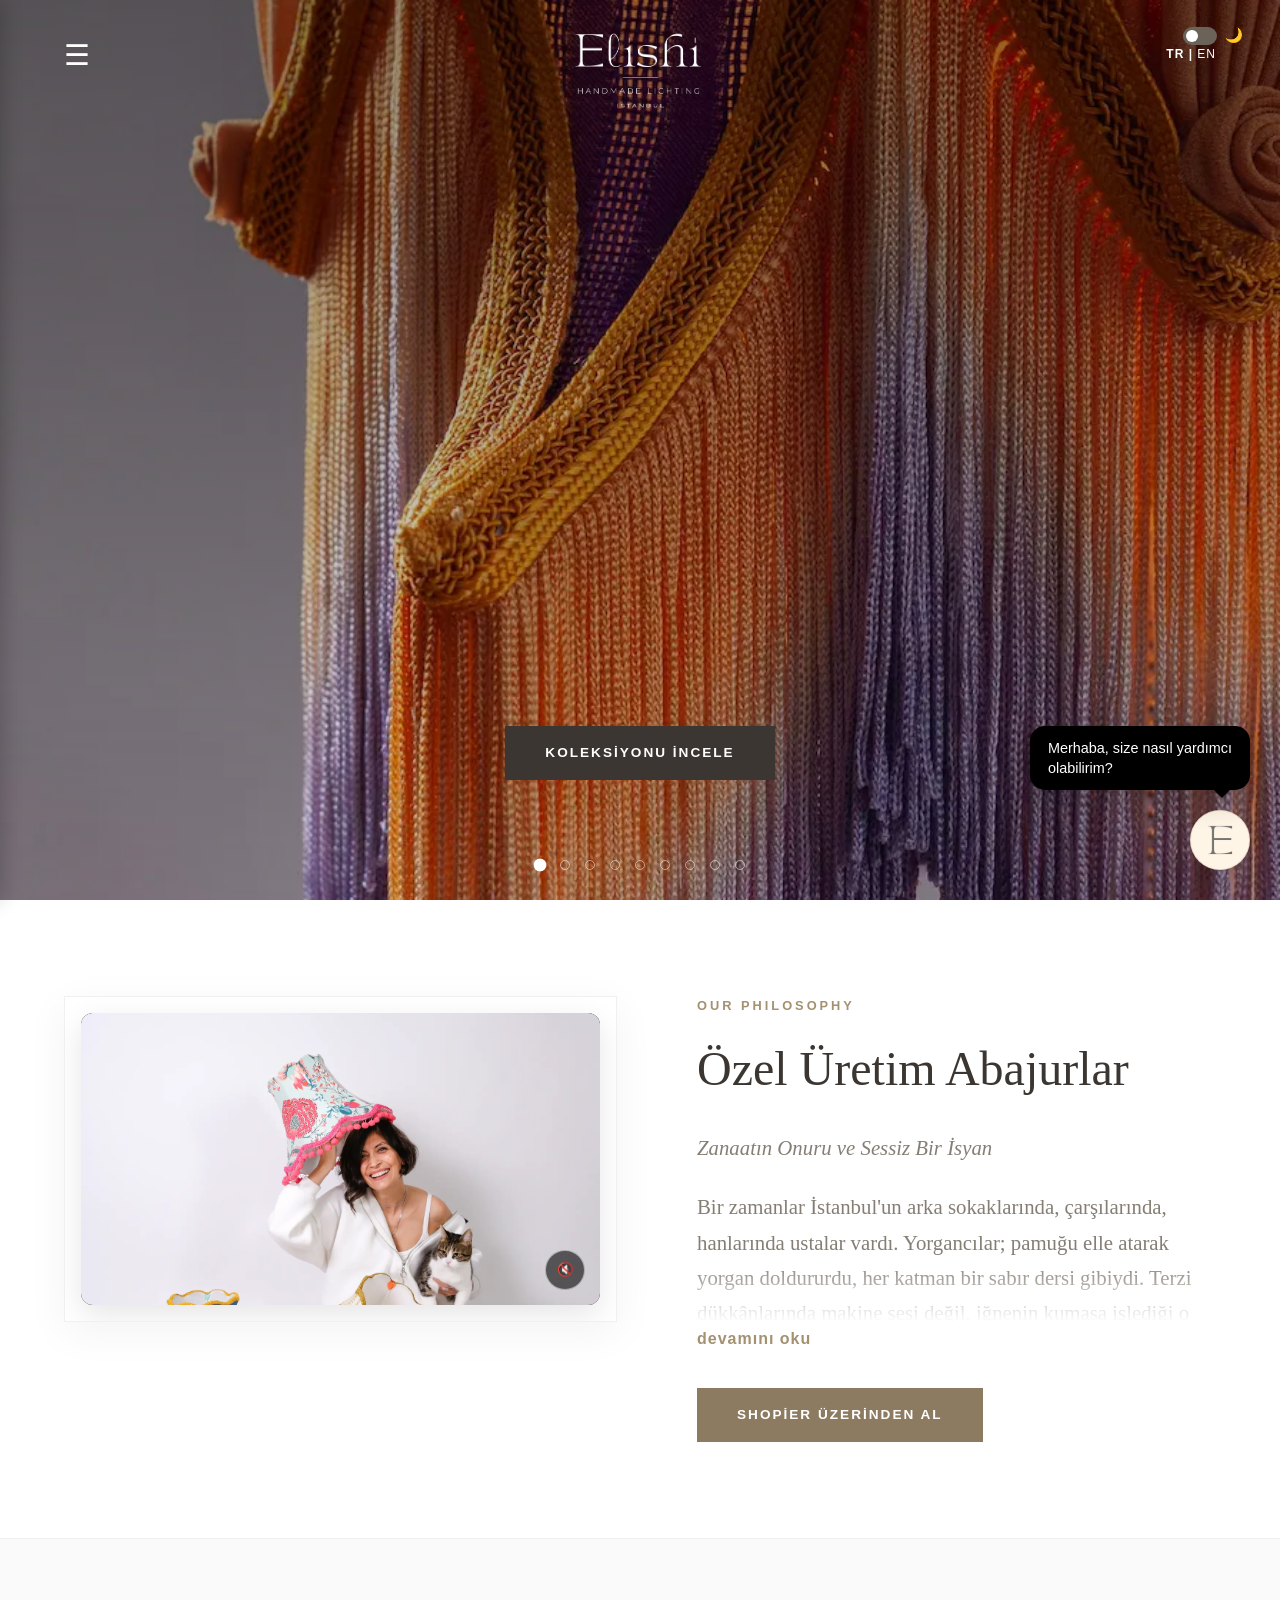
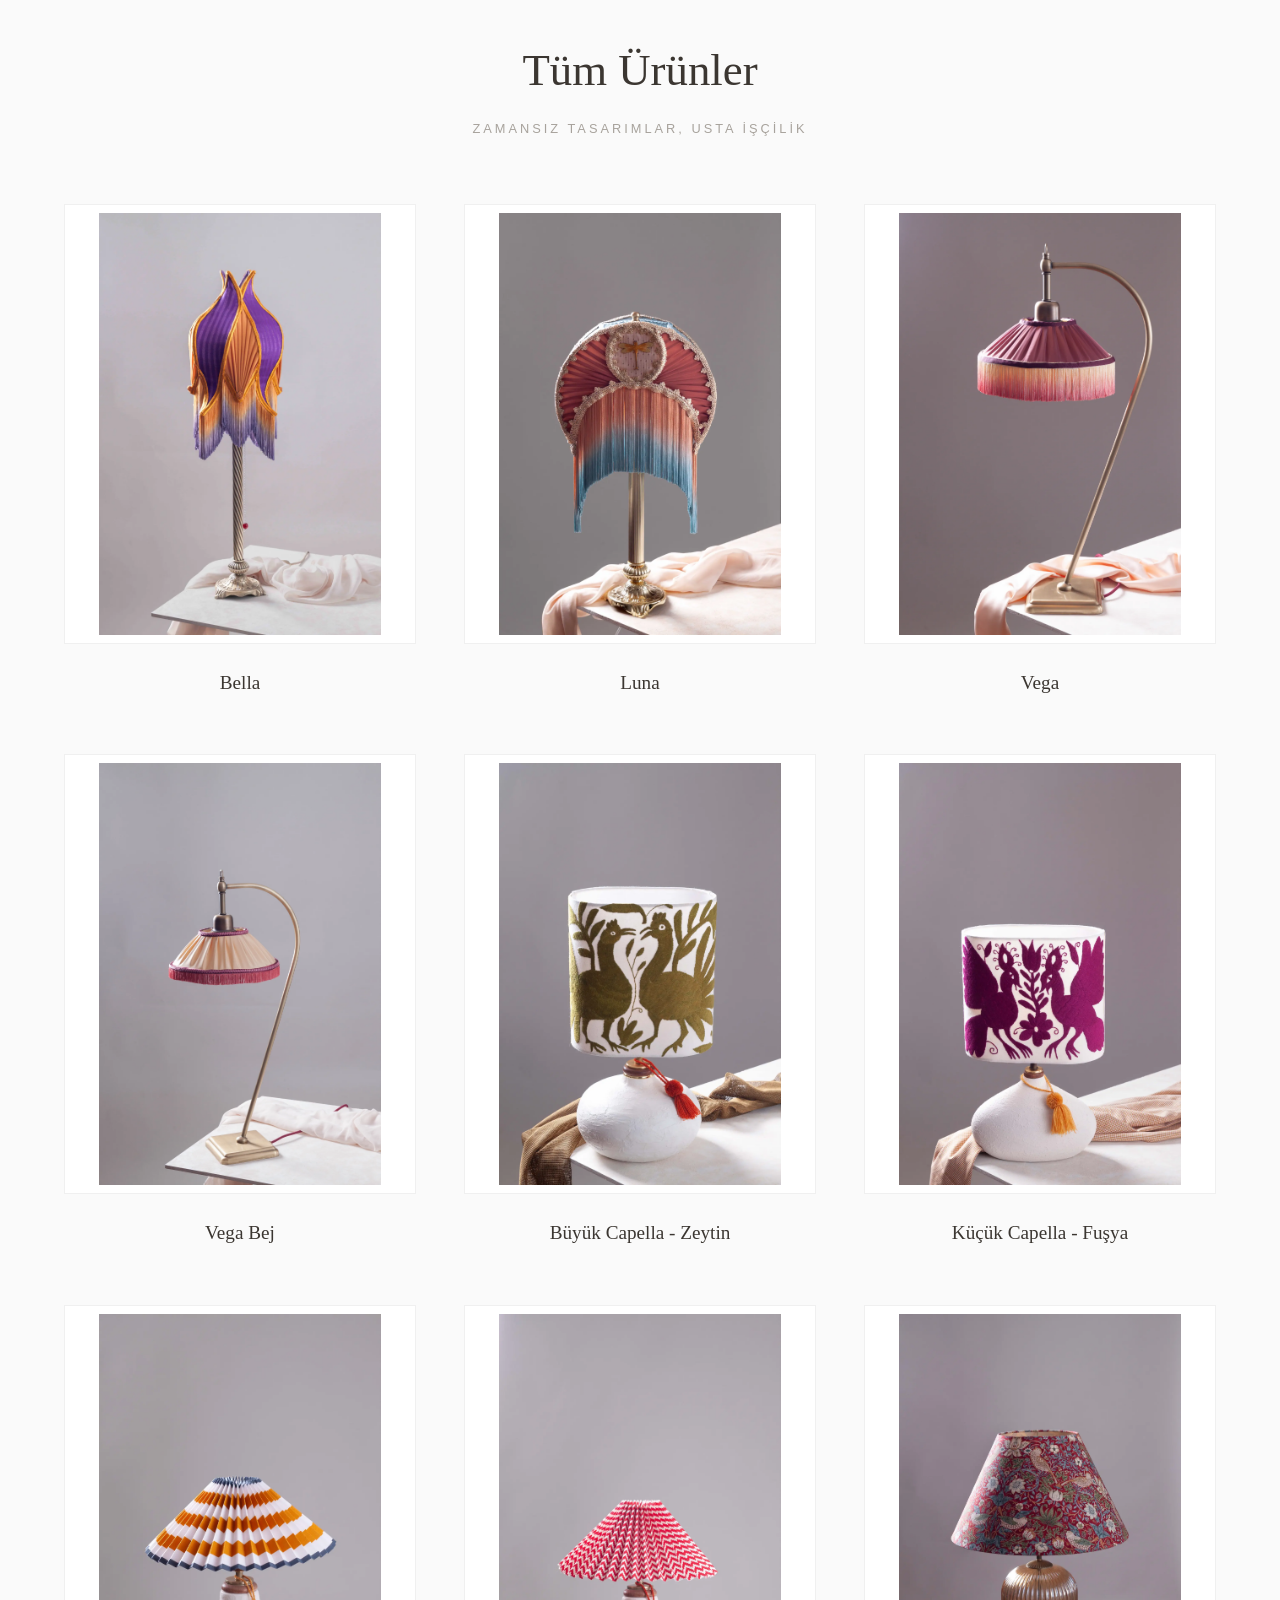
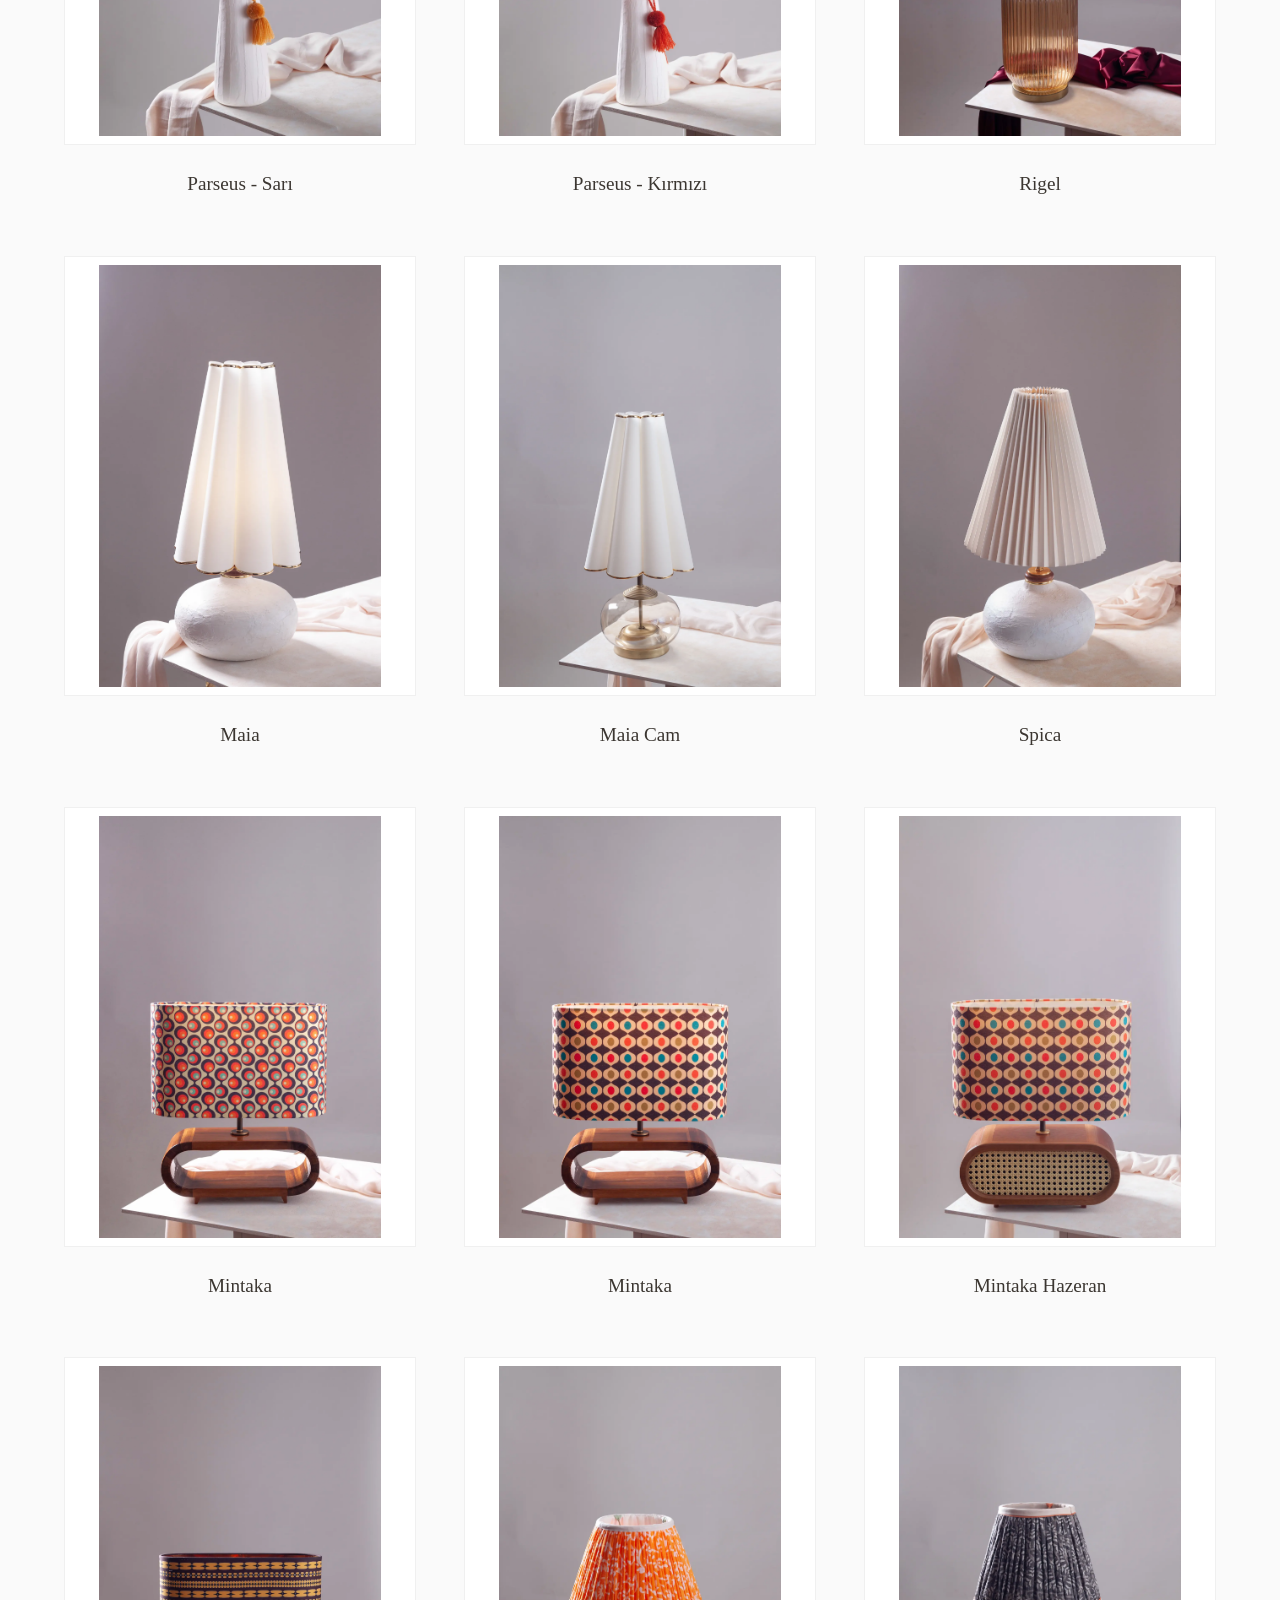
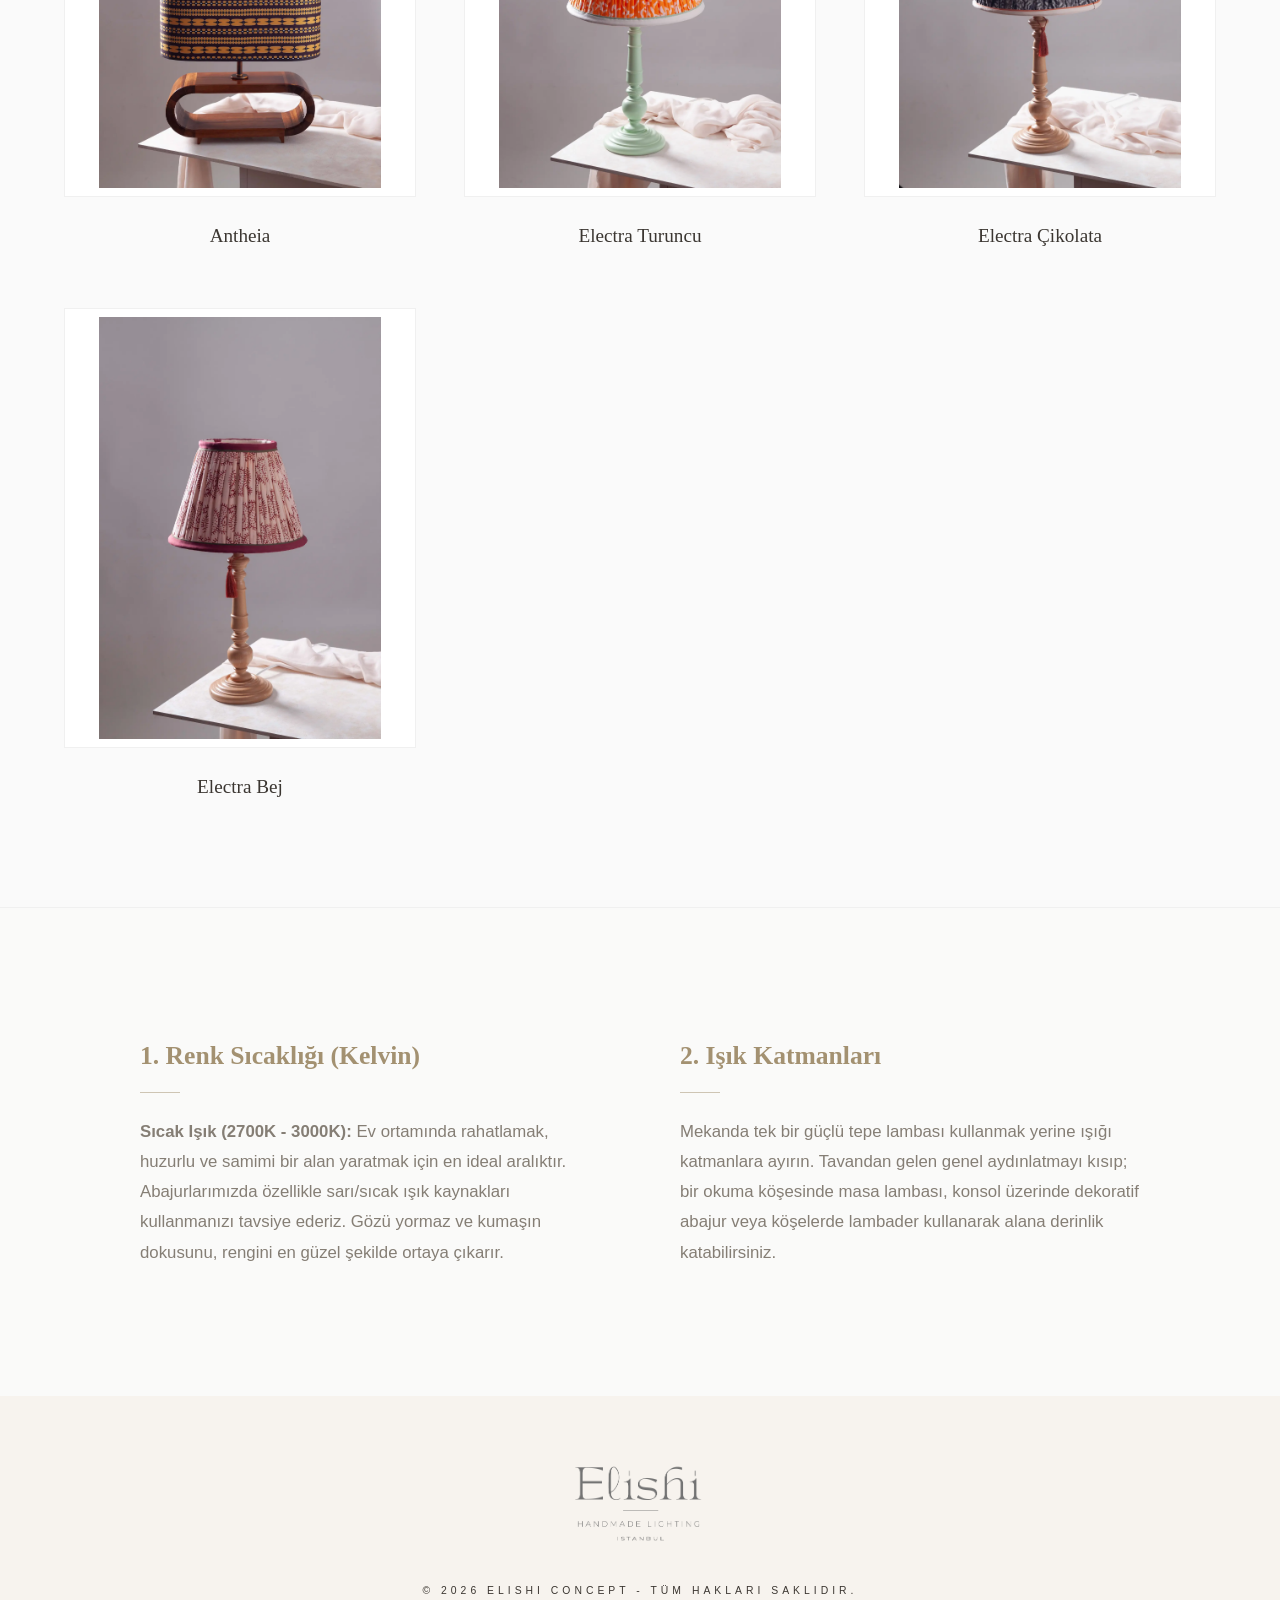
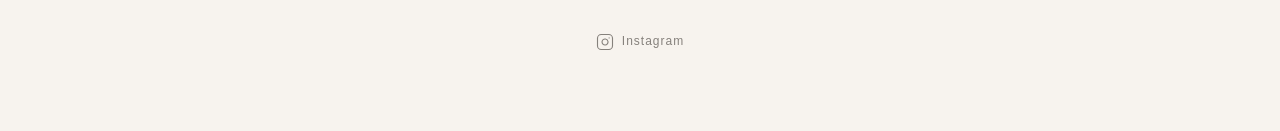
==== index.html @ 134579bb "commit" ====
<!DOCTYPE html>
<html lang="tr">

<head>
     <meta charset="UTF-8">
     <meta name="viewport" content="width=device-width, initial-scale=1.0">
     <link href="https://fonts.googleapis.com/css2?family=Cormorant+Garamond:wght@300;400&display=swap"
          rel="stylesheet">

     <title>El Yapımı Abajur Modelleri | Handmade Lampshades & Bespoke Lighting – Elishi Concept</title>
     <!-- Performans Optimizasyonları: Preloads -->
     <link rel="preload" href="images/logo.png?v=3" as="image" fetchpriority="high">
     <link rel="preload" href="video/background-mobile.mp4" as="video" type="video/mp4" fetchpriority="high" media="(max-width: 768px)">
     
     <link rel="icon" type="image/png" href="images/favicon.png?v=5">
     <link rel="shortcut icon" type="image/png" href="images/favicon.png?v=5">
     <meta name="description"
          content="El yapımı kumaş abajur modelleri, vintage ve özel tasarım aydınlatmalar. Handmade bespoke lampshades, vintage lighting and unique lampstands. Discover Elishi Concept.">
     <!-- Security: Referrer Policy -->
     <meta name="referrer" content="strict-origin-when-cross-origin">
     <!-- Security: Content Security Policy (Tighter for YouTube/Media) -->
     <meta http-equiv="Content-Security-Policy"
          content="default-src 'self' https:; script-src 'self' 'unsafe-inline' https://*.youtube.com https://*.ytimg.com; style-src 'self' 'unsafe-inline' https://fonts.googleapis.com; font-src 'self' https://fonts.gstatic.com; img-src 'self' data: https:; frame-src https://*.youtube.com https://*.youtube-nocookie.com; connect-src 'self' https:; frame-ancestors 'self';">
     <!-- Security: X-Content-Type-Options -->
     <meta http-equiv="X-Content-Type-Options" content="nosniff">
     <link rel="stylesheet" href="style.css?v=109">
     <link rel="preconnect" href="https://fonts.googleapis.com">
     <link rel="preconnect" href="https://fonts.gstatic.com" crossorigin>
     <link href="https://fonts.googleapis.com/css2?family=Cormorant+Garamond:ital,wght@0,300;0,400;0,600;1,400&family=Playfair+Display:ital,wght@0,400;0,600;1,400&family=Lato:wght@300;400;700&display=swap"
          rel="stylesheet">
</head>

<body>

     <!-- Kapatma/Gölge Katmanı -->
     <div id="menuOverlay" class="menu-overlay"></div>

     <!-- Yana Açılır Çekmece Menü -->
     <div id="sideDrawer" class="side-drawer">
          <div class="drawer-header">
               <button id="closeBtn" class="close-btn" aria-label="Menüyü Kapat">&times;</button>
          </div>
          <nav class="drawer-nav">

               <a href="#hero" class="drawer-link" data-i18n="nav_home">Ana Sayfa</a>

               <a href="#behind-the-scenes" class="drawer-link" data-i18n="nav_manifesto">Hikayemiz</a>

                <div class="drawer-item">
                    <div class="drawer-link collection-trigger" data-i18n="nav_collection">Koleksiyon</div>
                    <div class="submenu">
                         <a href="#collection-minimalist" class="submenu-link">Minimalist</a>
                         <a href="#collection-maksimalist" class="submenu-link">Maksimalist</a>
                         <a href="#collection-boho-chic" class="submenu-link">Boho chic</a>
                         <a href="#collection-timeless" class="submenu-link">Timeless</a>
                         <a href="#collection-retro" class="submenu-link">Retro</a>
                    </div>
               </div>

          </nav>
     </div>

     <!-- Üst Bar (Navbar) -->
     <header class="navbar">
          <div class="nav-left">
               <button id="hamburgerBtn" class="hamburger-btn" aria-label="Menüyü Aç">&#9776;</button>
          </div>

          <div class="logo nav-center">
               <a href="#hero" aria-label="Ana Sayfa"><img src="images/logo.png?v=3" alt="Marka Logosu" fetchpriority="high"></a>
          </div>

          <div class="nav-right nav-utilities">
               <span class="lang-switch"><span id="langTr" style="cursor:pointer; font-weight:bold;" role="button" tabindex="0" aria-label="Türkçe">TR</span> | <span id="langEn" style="cursor:pointer;" role="button" tabindex="0" aria-label="English">EN</span></span>
               <div class="night-toggle-wrapper" title="Gece Atmosferi">
                    <label class="switch micro-switch">
                         <input type="checkbox" id="navbarNightToggle" aria-label="Gece Modu Aç Kapa">
                         <span class="slider round"></span>
                    </label>
                    <span class="moon-icon" id="moonIcon" style="cursor: pointer;" aria-hidden="true">🌙</span>
               </div>
          </div>
     </header>

     <section id="hero" class="hero-section">
          <!-- Slider Backgrounds -->
          <div class="hero-slider">
               <div class="slide active" style="background-image: url('images/table-custom-wooden-lamp-bestpoke.webp')"></div>
               <div class="slide" style="background-image: url('images/elishi-lampshade-handmade.webp')"></div>
               <div class="slide" style="background-image: url('images/lampshade-retro-fabric-linen.webp')"></div>
               <div class="slide" style="background-image: url('images/minimalist-aesthetic-contemporary.webp')"></div>
               <div class="slide" style="background-image: url('images/uniq-boho-designer-handcrafted.webp')"></div>
               <div class="slide" style="background-image: url('images/floor-lamp-lighting-fixture.webp')"></div>
               <div class="slide" style="background-image: url('images/modern-lamp-design-cone-oval.webp')"></div>
               <div class="slide" style="background-image: url('images/decorative-light-indoor.webp')"></div>
               <div class="slide" style="background-image: url('images/handmade-tablelamp-drum-pleated.webp')"></div>
          </div>

          <div class="hero-content">
               <a href="#collection" class="btn-classic" data-i18n="hero_btn"
                    onclick="if(window.filterProducts) filterProducts('all')">Koleksiyonu İncele</a>
          </div>

          <!-- Slider Dots -->
          <div class="slider-dots">
               <span class="dot active" data-slide="0"></span>
               <span class="dot" data-slide="1"></span>
               <span class="dot" data-slide="2"></span>
               <span class="dot" data-slide="3"></span>
               <span class="dot" data-slide="4"></span>
               <span class="dot" data-slide="5"></span>
               <span class="dot" data-slide="6"></span>
               <span class="dot" data-slide="7"></span>
               <span class="dot" data-slide="8"></span>
          </div>
     </section>

     <!-- Behind The Scenes -->
     <section id="behind-the-scenes" class="behind-scenes-section">
          <div class="behind-scenes-split">
               <div class="bts-image">
                    <div style="aspect-ratio:16/9; width:100%; border-radius:12px; overflow:hidden; box-shadow: 0 10px 30px rgba(0,0,0,0.1); background:#000; position:relative;">
                         <video id="btsVideo" autoplay muted loop playsinline poster="images/banner.webp" style="width:100%; height:100%; object-fit: cover;">
                              <source src="videos/el-yapimi-tasarim-abajur-hikayesi.mp4" type="video/mp4">
                              Tarayıcınız video etiketini desteklemiyor.
                         </video>
                         <!-- SES KONTROL BUTONU -->
                         <button id="videoVolumeBtn" class="video-volume-btn" aria-label="Sesi Aç/Kapat">
                              <span id="volumeIcon">🔇</span>
                         </button>
                    </div>
               </div>
               <div class="bts-text">
                    <span class="category-tag" data-i18n="phil_tag">OUR PHILOSOPHY</span>
                    <h2 data-i18n="phil_title">Özel Üretim Abajurlar</h2>
                    <p class="philosophy-subtitle" data-i18n="phil_subtitle">Zanaatın Onuru ve Sessiz Bir İsyan</p>
                    <div id="btsExpandable" class="bts-expandable">
                        <p data-i18n="phil_p1">Bir zamanlar İstanbul'un arka sokaklarında, çarşılarında, hanlarında ustalar vardı. Yorgancılar; pamuğu elle atarak yorgan doldururdu, her katman bir sabır dersi gibiydi. Terzi dükkânlarında makine sesi değil, iğnenin kumaşa işlediği o sessiz ritim egemendi. Nalbantlar atın nalını döverken demirin altın kıvılcım saçması, Kapalıçarşı'nın loş köşelerinde bakırcıların çekici her vurduğunda sesten şekil doğardı. Kandil ustası fitili elle büker, lehimci tenekeyi dili gibi işlerdi. Bu zanaatkârlar sadece nesne üretmiyordu; elleriyle zaman ve anlam yaratıyorlardı.</p>
                        <p data-i18n="phil_p2">Bugün o dükkânların çoğu yok. Kapılar kapandı, ustalar geçti. Geride yalnızca birkaç soluk iz kaldı. Ama biz o emeği, o sabrı, o ışığı yeniden yakmak istiyoruz.</p>
                        <p data-i18n="phil_p3"><strong>Elishi</strong>, işte bu özlemden doğdu. Hızlı üretimin ve anlık tüketimin egemen olduğu bir dünyada sessiz bir isyan olarak var oluyoruz. Biz abajur üretiyoruz; ama aslında kaybolan bir ritüeli, el emeğinin kıymetini ve zanaatin onurunu yeniden hayata taşıyoruz.</p>
                        <p data-i18n="phil_p4">Her Elishi abajuru, kumaş seçiminden nakışlarına, kaidelerin biçimlendirilmesinden aksesuarların seçimine kadar hiçbiri aceleyle değil, itinayla yapılıyor. Zira güzel olan, hızla üretilmez. Farklı zevklere ve kişisel hikayelere değer veriyoruz. Her Elishi parçası, sipariş eden kişiyle birlikte şekilleniyor; hayatınızın parçası olacak bir ışık kaynağı, sizin için özenle tasarlanıyor.</p>
                        <p data-i18n="phil_p5">Bir Elishi abajuru yaşam alanınıza girdiğinde, yalnızca bir ışık taşımaz. Yorgancının sabrını, terzinin hassasiyetini, o eski İstanbul'un el emeğine duyulan saygıyı da beraberinde getirir. Işık yanar; ama arkasında bir hikâye, bir alın teri ve bir ustanın dokunuşu vardır.</p>
                        <p style="font-weight:600;" data-i18n="phil_p6">Elishi için üretmek sadece bir sonuç değil, paylaşılan bir yolculuktur. Her parça, hızlı dünyanın temposuna karşı bir duruş; yok olmakta olan zanaatkârlık ruhunu bir kor gibi canlı tutma çabasıdır.</p>
                    </div>
                    <button id="btsReadMore" class="bts-read-more" data-i18n="read_more">devamı...</button>
                    <a href="https://www.shopier.com/elishiconcept" target="_blank" rel="noopener noreferrer" class="btn-classic-dark" style="margin-top: 1rem;" data-i18n="buy_shopier">Shopier sayfamızı ziyaret edin</a>
               </div>
     </section>

     <!-- KOLEKSİYON ALANI (Dinamik Filtrelemeli) -->
     <section id="collection" class="collection-section">
          <div class="collection-header">
               <h2 id="collection-title" class="section-title" data-i18n="filter_all">Koleksiyonlar</h2>
               <p id="collection-subtitle" class="section-subtitle" data-i18n="hero_subtitle">Tüm zamansız parçalar bir arada</p>
          </div>

          <div id="product-grid" class="grid-container">
               <!-- YENİ ÜRÜNLER -->
               <!-- 1. BELLA -->
               <a href="product.html?id=urun7" class="grid-item" data-collection="maksimalist">
                    <div class="item-img-wrapper">
                         <img loading="lazy" class="img-off" src="images/timeless-ozel-tasarim-elisi-puskullu-vintage-abajur-kapali.webp" alt="Bella">
                         <img loading="lazy" class="img-on" src="images/timeless-ozel-tasarim-elisi-puskullu-vintage-abajur.webp" alt="Bella">
                    </div>
                    <div class="item-info">
                         <h4>Bella</h4>
                    </div>
               </a>

               <!-- 2. LUNA -->
               <a href="product.html?id=urun2" class="grid-item" data-collection="maksimalist">
                    <div class="item-img-wrapper">
                         <img loading="lazy" class="img-off" src="images/antik-retro-kruvasan-maximalist-abajur-kapali.webp" alt="Luna">
                         <img loading="lazy" class="img-on" src="images/antik-retro-kruvasan-maximalist-abajur.webp" alt="Luna">
                    </div>
                    <div class="item-info">
                         <h4>Luna</h4>
                    </div>
               </a>

               <!-- 3. VEGA -->
               <a href="product.html?id=urun1" class="grid-item" data-collection="timeless">
                    <div class="item-img-wrapper">
                         <img loading="lazy" class="img-off" src="images/klasik-zamansiz-puskullu-vintage-masa-lambasi-kapali.webp" alt="Vega">
                         <img loading="lazy" class="img-on" src="images/klasik-zamansiz-puskullu-vintage-masa-lambasi.webp" alt="Vega">
                    </div>
                    <div class="item-info">
                         <h4>Vega</h4>
                    </div>
               </a>

               <!-- 4. VEGA BEJ -->
               <a href="product.html?id=urun12" class="grid-item" data-collection="timeless">
                    <div class="item-img-wrapper">
                         <img loading="lazy" class="img-off" src="images/modern-pileli-ambiance-butik-tasarim-abajur-kapali.webp" alt="Vega Bej">
                         <img loading="lazy" class="img-on" src="images/modern-pileli-ambiance-butik-tasarim-abajur.webp" alt="Vega Bej">
                    </div>
                    <div class="item-info">
                         <h4>Vega Bej</h4>
                    </div>
               </a>

               <!-- 5. BÜYÜK CAPELLA -->
               <a href="product.html?id=urun5" class="grid-item" data-collection="boho-chic">
                    <div class="item-img-wrapper">
                         <img loading="lazy" class="img-off" src="images/bohem-nakisli-ozgun-abajur-kapali.webp" alt="Büyük Capella - Zeytin">
                         <img loading="lazy" class="img-on" src="images/bohem-nakisli-ozgun-abajur.webp" alt="Büyük Capella - Zeytin">
                    </div>
                    <div class="item-info">
                         <h4>Büyük Capella - Zeytin</h4>
                    </div>
               </a>

               <!-- 6. KÜÇÜK CAPELLA -->
               <a href="product.html?id=urun6" class="grid-item" data-collection="boho-chic">
                    <div class="item-img-wrapper">
                         <img loading="lazy" class="img-off" src="images/mistik-geleneksel-nakisli-kumas-abajur-kapali.webp" alt="Küçük Capella - Fuşya">
                         <img loading="lazy" class="img-on" src="images/mistik-geleneksel-nakisli-kumas-abajur.webp" alt="Küçük Capella - Fuşya">
                    </div>
                    <div class="item-info">
                         <h4>Küçük Capella - Fuşya</h4>
                    </div>
               </a>

               <!-- 7. PARSEUS SARI -->
               <a href="product.html?id=urun8" class="grid-item" data-collection="boho-chic">
                    <div class="item-img-wrapper">
                         <img loading="lazy" class="img-off" src="images/piliseli-modern-abajur-kapali.webp" alt="Parseus - Sarı">
                         <img loading="lazy" class="img-on" src="images/piliseli-modern-abajur.webp" alt="Parseus - Sarı">
                    </div>
                    <div class="item-info">
                         <h4>Parseus - Sarı</h4>
                    </div>
               </a>

               <!-- 8. PARSEUS KIRMIZI -->
               <a href="product.html?id=urun9" class="grid-item" data-collection="boho-chic">
                    <div class="item-img-wrapper">
                         <img loading="lazy" class="img-off" src="images/modern-pileli-kumas-abajur-kapali.webp" alt="Parseus - Kırmızı">
                         <img loading="lazy" class="img-on" src="images/modern-pileli-kumas-abajur.webp" alt="Parseus - Kırmızı">
                    </div>
                    <div class="item-info">
                         <h4>Parseus - Kırmızı</h4>
                    </div>
               </a>

               <!-- 9. RIGEL -->
               <a href="product.html?id=urun15" class="grid-item" data-collection="timeless">
                    <div class="item-img-wrapper">
                         <img loading="lazy" class="img-off" src="images/artisan-kraft-aydinlatma-koleksiyon-william-morris-abajur-kapali.webp" alt="Rigel">
                         <img loading="lazy" class="img-on" src="images/artisan-kraft-aydinlatma-koleksiyon-william-morris-abajur.webp" alt="Rigel">
                    </div>
                    <div class="item-info">
                         <h4>Rigel</h4>
                    </div>
               </a>

               <!-- 10. MAIA -->
               <a href="product.html?id=urun3" class="grid-item" data-collection="minimalist">
                    <div class="item-img-wrapper">
                         <img loading="lazy" class="img-off" src="images/elegance-soft-minimalist-seramik-abajur-kapali.webp" alt="Maia">
                         <img loading="lazy" class="img-on" src="images/elegance-soft-minimalist-seramik-abajur.webp" alt="Maia">
                    </div>
                    <div class="item-info">
                         <h4>Maia</h4>
                    </div>
               </a>

               <!-- 11. MAIA CAM -->
               <a href="product.html?id=urun13" class="grid-item" data-collection="minimalist">
                    <div class="item-img-wrapper">
                         <img loading="lazy" class="img-off" src="images/minimalist-modern-cam-ozel-seri-abajur-kapali.webp" alt="Maia Cam">
                         <img loading="lazy" class="img-on" src="images/minimalist-modern-cam-ozel-seri-abajur.webp" alt="Maia Cam">
                    </div>
                    <div class="item-info">
                         <h4>Maia Cam</h4>
                    </div>
               </a>

               <!-- 12. SPICA -->
               <a href="product.html?id=urun4" class="grid-item" data-collection="minimalist">
                    <div class="item-img-wrapper">
                         <img loading="lazy" class="img-off" src="images/boho-zarif-pileli-cozy-abajur-kapali.webp" alt="Spica">
                         <img loading="lazy" class="img-on" src="images/boho-zarif-pileli-cozy-abajur.webp" alt="Spica">
                    </div>
                    <div class="item-info">
                         <h4>Spica</h4>
                    </div>
               </a>

               <!-- 13. MINTAKA -->
               <a href="product.html?id=urun18" class="grid-item" data-collection="retro">
                    <div class="item-img-wrapper">
                         <img loading="lazy" class="img-off" src="images/dekorasyon-abajur-modelleri-zanaat-ortam-kapali.webp" alt="Mintaka">
                         <img loading="lazy" class="img-on" src="images/dekorasyon-abajur-modelleri-zanaat-ortam.webp" alt="Mintaka">
                    </div>
                    <div class="item-info">
                         <h4>Mintaka</h4>
                    </div>
               </a>

               <!-- 14. MINTAKA -->
               <a href="product.html?id=urun19" class="grid-item" data-collection="retro">
                    <div class="item-img-wrapper">
                         <img loading="lazy" class="img-off" src="images/atmosfer-rahatlatici-nostaljik-antika-abajur-kapali.webp" alt="Mintaka">
                         <img loading="lazy" class="img-on" src="images/atmosfer-rahatlatici-nostaljik-antika-abajur.webp" alt="Mintaka">
                    </div>
                    <div class="item-info">
                         <h4>Mintaka</h4>
                    </div>
               </a>

               <!-- 15. MINTAKA HAZERAN -->
               <a href="product.html?id=urun17" class="grid-item" data-collection="retro">
                    <div class="item-img-wrapper">
                         <img loading="lazy" class="img-off" src="images/dekoratif-ayakli-salon-aydinlatmasi-ozel-seri-kapali.webp" alt="Mintaka Hazeran">
                         <img loading="lazy" class="img-on" src="images/dekoratif-ayakli-salon-aydinlatmasi-ozel-seri.webp" alt="Mintaka Hazeran">
                    </div>
                    <div class="item-info">
                         <h4>Mintaka Hazeran</h4>
                    </div>
               </a>

               <!-- 16. ANTHEIA -->
               <a href="product.html?id=urun20" class="grid-item" data-collection="retro">
                    <div class="item-img-wrapper">
                         <img loading="lazy" class="img-off" src="images/70ler-60lar-nostaljik-abajur-kapali.webp" alt="Antheia">
                         <img loading="lazy" class="img-on" src="images/70ler-60lar-nostaljik-abajur.webp" alt="Antheia">
                    </div>
                    <div class="item-info">
                         <h4>Antheia</h4>
                    </div>
               </a>

               <!-- 17. ELECTRA TURUNCU -->
               <a href="product.html?id=urun10" class="grid-item" data-collection="timeless">
                    <div class="item-img-wrapper">
                         <img loading="lazy" class="img-off" src="images/el-baskisi-kumas-pileli-yatak-odasi-abajur-kapali.webp" alt="Electra Turuncu">
                         <img loading="lazy" class="img-on" src="images/el-baskisi-kumas-pileli-yatak-odasi-abajur.webp" alt="Electra Turuncu">
                    </div>
                    <div class="item-info">
                         <h4>Electra Turuncu</h4>
                    </div>
               </a>

               <!-- 18. ELECTRA ÇİKOLATA -->
               <a href="product.html?id=urun11" class="grid-item" data-collection="timeless">
                    <div class="item-img-wrapper">
                         <img loading="lazy" class="img-off" src="images/el-baskisi-country-pileli-rustik-cottage-sapka-kapali.webp" alt="Electra Çikolata">
                         <img loading="lazy" class="img-on" src="images/el-baskisi-country-pileli-rustik-cottage-sapka.webp" alt="Electra Çikolata">
                    </div>
                    <div class="item-info">
                         <h4>Electra Çikolata</h4>
                    </div>
               </a>

               <!-- 19. ELECTRA BEJ -->
               <a href="product.html?id=urun14" class="grid-item" data-collection="timeless">
                    <div class="item-img-wrapper">
                         <img loading="lazy" class="img-off" src="images/el-baskisi-country-pileli-rustik-gece-lambasi-kapali.webp" alt="Electra Bej">
                         <img loading="lazy" class="img-on" src="images/el-baskisi-country-pileli-rustik-gece-lambasi.webp" alt="Electra Bej">
                    </div>
                    <div class="item-info">
                         <h4>Electra Bej</h4>
                    </div>
               </a>

          </div>

          <div id="all-products-btn" style="text-align: center; margin-top: 5rem; display: none;">
               <a href="javascript:void(0)" onclick="filterProducts('all')" class="btn-classic-outline" data-i18n="filter_all">Tümünü Gör</a>
          </div>
     </section>
 
      <!-- SEO REHBER BÖLÜMÜ -->
      <section id="lighting-guide" class="guide-section">
           <div class="guide-container">
                <div class="guide-content">
                     <div class="guide-item">
                          <h3 data-i18n="guide_item1_title">Kumaş Abajur Seçimi Nasıl Yapılır?</h3>
                          <p data-i18n="guide_item1_p">Doğru kumaş seçimi, mekanın atmosferini belirleyen en kritik unsurdur. İpek ve ince dokulu kumaşlar ışığı daha parlak ve berrak yansıtırken, kadife veya kalın keten dokular daha dramatik ve loş bir ambiyans yaratır. Elishi Concept koleksiyonlarında, her mekana uygun farklı doku ve geçirgenlikte kumaş seçenekleri sunuyoruz.</p>
                     </div>
                     <div class="guide-item">
                          <h3 data-i18n="guide_item2_title">Dekoratif Aydınlatma Fikirleri</h3>
                          <p data-i18n="guide_item2_p">Aydınlatma sadece bir ihtiyaç değil, mekanın ruhunu tamamlayan bir aksesuardır. Retro tasarımları modern mobilyalarla kontrast oluşturacak şekilde kullanabilir veya maksimalist parçalarla odanızda güçlü bir odak noktası yaratabilirsiniz. Köşe aydınlatmaları, okuma köşeleri ve yatak başı detayları için özel tasarım abajurlarımız benzersiz birer seçenektir.</p>
                     </div>
                </div>
           </div>
      </section>


     <footer id="contact" class="minimal-footer">
          <div class="footer-content-centered">
               <a href="#hero" aria-label="Başa Dön" style="display: inline-block; cursor: pointer;"><img loading="lazy" src="images/logo.png?v=4" alt="Elishi Concept Logosu" class="minimal-footer-logo"></a>
               <p class="minimal-copyright">&copy; 2026 ELISHI CONCEPT - <span data-i18n="footer_rights">Tüm hakları saklıdır.</span></p>
               <div class="footer-social">
                    <a href="https://www.instagram.com/elishiconcept/" target="_blank" rel="noopener noreferrer" class="footer-instagram-link">
                         <svg xmlns="http://www.w3.org/2000/svg" width="20" height="20" viewBox="0 0 24 24" fill="none" stroke="currentColor" stroke-width="1.5" stroke-linecap="round" stroke-linejoin="round">
                              <rect x="2" y="2" width="20" height="20" rx="5" ry="5"></rect>
                              <path d="M16 11.37A4 4 0 1 1 12.63 8 4 4 0 0 1 16 11.37z"></path>
                              <line x1="17.5" y1="6.5" x2="17.51" y2="6.5"></line>
                         </svg>
                         <span>Instagram</span>
                    </a>
               </div>

          </div>
     </footer>

     <!-- Contact Widget -->
     <div class="contact-widget" id="contactWidget">
          <div class="welcome-bubble" id="welcomeBubble">
               Merhaba, size nasıl yardımcı olabilirim?
          </div>
          <div class="contact-popup" id="contactPopup">
               <div class="contact-popup-header">
                    <h3 data-i18n="contact_title">Elishi 7/24</h3>
               </div>
               <div class="contact-links">
                    <a href="https://wa.me/905325754398?text=Merhaba, bilgi almak istiyorum..." target="_blank" rel="noopener noreferrer" class="contact-link-item">
                         <svg xmlns="http://www.w3.org/2000/svg" width="24" height="24" viewBox="0 0 24 24" fill="none" stroke="currentColor" stroke-width="2" stroke-linecap="round" stroke-linejoin="round"><path d="M22 16.92v3a2 2 0 0 1-2.18 2 19.79 19.79 0 0 1-8.63-3.07 19.5 19.5 0 0 1-6-6 19.79 19.79 0 0 1-3.07-8.67A2 2 0 0 1 4.11 2h3a2 2 0 0 1 2 1.72 12.84 12.84 0 0 0 .7 2.81 2 2 0 0 1-.45 2.11L8.09 9.91a16 16 0 0 0 6 6l2.27-2.27a2 2 0 0 1 2.11-.45 12.84 12.84 0 0 0 2.81.7A2 2 0 0 1 22 16.92z"></path></svg>
                         <span data-i18n="contact_whatsapp">WhatsApp İletişim</span>
                    </a>
                    <a href="https://www.instagram.com/elishiconcept/" target="_blank" rel="noopener noreferrer" class="contact-link-item">
                         <svg xmlns="http://www.w3.org/2000/svg" width="24" height="24" viewBox="0 0 24 24" fill="none" stroke="currentColor" stroke-width="2" stroke-linecap="round" stroke-linejoin="round"><rect x="2" y="2" width="20" height="20" rx="5" ry="5"></rect><path d="M16 11.37A4 4 0 1 1 12.63 8 4 4 0 0 1 16 11.37z"></path><line x1="17.5" y1="6.5" x2="17.51" y2="6.5"></line></svg>
                         <span data-i18n="contact_instagram">Instagram DM</span>
                    </a>
               </div>
          </div>
          <button class="contact-trigger" id="contactTrigger" aria-label="İletişim">
               <img loading="lazy" src="images/favicon.png" alt="Elishi Icon">
          </button>
     </div>

     <!-- Scripts -->
     <script src="translations.js"></script>
     <script src="script.js?v=107"></script>
</body>

</html>
---- style.css ----
/* Variables */
:root {
    /* Pure Luxury White Theme (Default) */
    --bg-light: #ffffff;
    --text-main: #3b3631;
    --text-muted: #857e75;
    --accent: #a39171;
    --btn-bg: #8c7b61;
    --btn-text: #fff;
    --font-heading: 'Playfair Display', serif;
    --font-serif: 'Cormorant Garamond', serif;
    --font-body: 'Lato', sans-serif;
    --transition: all 0.5s cubic-bezier(0.25, 0.46, 0.45, 0.94);
}
* {
    margin: 0;
    padding: 0;
    box-sizing: border-box;
}
html {
    scroll-behavior: smooth;
}
body {
    background-color: var(--bg-light);
    color: var(--text-main);
    font-family: var(--font-body);
    line-height: 1.6;
    overflow-x: hidden;
    transition: background-color 0.8s ease;
    display: flex;
    flex-direction: column;
    min-height: 100vh;
}
/* Night Mode - Komple Antrasit */
body.night-mode {
    background-color: #2b2e33;
    /* Antrasit */
    color: #e8e3dc;
}
body.night-mode .text-main,
body.night-mode h1,
body.night-mode h2,
body.night-mode h3,
body.night-mode h4 {
    color: #f7f1e6;
}
/* Navbar & Utilities */
.navbar {
    position: absolute;
    top: 0;
    left: 0;
    width: 100%;
    height: 110px;
    padding: 0 5%;
    display: grid;
    grid-template-columns: 1fr auto 1fr;
    align-items: center;
    background: none !important; /* Arka planı tamamen kaldırdım */
    color: #ffffff !important;
    z-index: 1000;
    border-bottom: none !important;
    transition: var(--transition);
}
.nav-left {
    display: flex;
    justify-content: flex-start;
}
.nav-center {
    display: flex;
    justify-content: center;
}
.nav-right {
    display: flex;
    justify-content: flex-end;
    align-items: center;
}
/* Hamburger Butonu */
.hamburger-btn {
    position: relative;
    z-index: 1005;
    background: none;
    border: none;
    font-size: 1.8rem;
    color: #fff; /* Fotoğraf üzerinde görünmesi için beyaz */
    cursor: pointer;
    padding: 0;
    transition: opacity 0.3s ease;
}
.hamburger-btn:hover {
    opacity: 0.7;
}
/* Menü Çekmecesi */
.side-drawer {
    position: fixed;
    top: 0;
    left: -350px;
    width: 350px;
    height: 100vh;
    background: #6a6861;
    /* Gönderdiğiniz koyu taupe/haki-gri fon */
    box-shadow: 2px 0 20px rgba(0, 0, 0, 0.2);
    z-index: 2000;
    transition: left 0.4s cubic-bezier(0.77, 0, 0.175, 1);
    display: flex;
    flex-direction: column;
    padding: 3.5rem 2.5rem;
    /* Resimdeki gibi biraz daha ferah boşluk */
}
.side-drawer.open {
    left: 0;
}
.drawer-header {
    display: flex;
    justify-content: flex-end;
    margin-bottom: 2rem;
}
.close-btn {
    background: none;
    border: none;
    font-size: 2.5rem;
    cursor: pointer;
    color: #ffffff;
    /* Beyaz çarpı */
}
.drawer-nav {
    display: flex;
    flex-direction: column;
    gap: 2.5rem;
    /* Gönderilen resimdeki esnek satır boşluğu */
}
.drawer-link {
    text-decoration: none;
    color: #e6dac3;
    /* BeauVamp lüks bej rengi */
    font-size: 0.8rem;
    /* Küçültülmüş ultra-minimal punto */
    font-family: 'Lato', sans-serif;
    /* Çentiksiz modern font */
    font-weight: 600;
    /* Okunabilirlik için net karakter */
    text-transform: uppercase;
    letter-spacing: 3px;
    /* Görseldeki ekstra ayrık harfler */
    transition: color 0.3s ease, padding-left 0.3s ease, opacity 0.3s ease;
}
.drawer-link:hover {
    opacity: 0.6;
    padding-left: 10px;
}
/* Gölgelendirme (Overlay) - Karartma Etkisi */
.menu-overlay {
    position: fixed;
    top: 0;
    left: 0;
    width: 100vw;
    height: 100vh;
    background: rgba(0, 0, 0, 0.55);
    /* Buzlanma iptal, net siyah koyulaştırma */
    z-index: 1500;
    opacity: 0;
    pointer-events: none;
    transition: opacity 0.4s ease;
}
.menu-overlay.active {
    opacity: 1;
    pointer-events: all;
}
body.night-mode .menu-overlay {
    background: rgba(0, 0, 0, 0.7);
    /* Gece moduna özel yoğun kararma */
}
.nav-utilities {
    display: flex;
    align-items: center;
    gap: 1.5rem;
    font-family: var(--font-body);
    font-size: 0.75rem;
    text-transform: uppercase;
    letter-spacing: 2px;
    font-weight: 700;
    z-index: 1010;
    position: relative;
    color: #fff; /* Fotoğraf üzerinde görünmesi için beyaz */
}
.lang-switch {
    cursor: pointer;
    letter-spacing: 1px;
    white-space: nowrap; /* Metnin alt alta binmesini engeller */
}
.night-toggle-wrapper {
    display: flex;
    align-items: center;
    gap: 0.5rem;
    position: fixed;
    right: 2.2rem;
    top: 1.5rem;
    z-index: 9999;
}
.micro-switch {
    position: relative;
    display: inline-block;
    width: 34px;
    height: 18px;
    margin: 0;
}
.micro-switch input {
    opacity: 0;
    width: 0;
    height: 0;
}
.micro-switch .slider {
    position: absolute;
    cursor: pointer;
    top: 0;
    left: 0;
    right: 0;
    bottom: 0;
    background-color: #6b625a;
    transition: .4s;
}
.micro-switch .slider:before {
    position: absolute;
    content: "";
    height: 12px;
    width: 12px;
    left: 3px;
    bottom: 3px;
    background-color: white;
    transition: .4s;
}
.micro-switch input:checked+.slider {
    background-color: var(--accent);
}
.micro-switch input:checked+.slider:before {
    transform: translateX(16px);
}
.micro-switch .slider.round {
    border-radius: 34px;
}
.micro-switch .slider.round:before {
    border-radius: 50%;
}
.moon-icon {
    font-size: 0.9rem;
}
.logo {
    display: flex;
    justify-content: center;
    align-items: center;
    /* Tam ortaya hizalandı */
    height: 110px;
}
.logo img {
    max-height: 100px;
    margin: 0;
    transform: scale(2.6) translateY(20px);
    max-width: 500px;
    width: auto;
    object-fit: contain;
    z-index: 1000;
    pointer-events: none;
    transition: var(--transition);
    filter: brightness(0) invert(1) !important; /* Beyaz logoyu garantiye aldım */
}
.navbar .mega-nav {
    display: flex;
    gap: 3rem;
}
.navbar nav a {
    text-decoration: none;
    color: var(--text-main);
    font-size: 0.85rem;
    text-transform: uppercase;
    letter-spacing: 1.5px;
    transition: color 0.3s;
    font-weight: 700;
}
.navbar nav a:hover {
    color: var(--accent);
}
/* Hero Section */
.hero-section {
    position: relative;
    height: 100vh;
    width: 100%;
    display: flex;
    align-items: flex-end; /* İçeriği en alta çektik */
    justify-content: center;
    padding-bottom: 120px; /* Noktaların biraz üzerine hizaladık */
    text-align: center;
    overflow: hidden;
}
.hero-slider {
    position: absolute;
    top: 0;
    left: 0;
    width: 100%;
    height: 100%;
    z-index: 1;
}
.slide {
    position: absolute;
    top: 0;
    left: 0;
    width: 100%;
    height: 100%;
    background-size: cover;
    background-position: center;
    opacity: 0;
    transition: opacity 1.5s ease-in-out;
}
.slide.active {
    opacity: 1;
}
/* Overlay to ensure text readability */
.hero-slider::after {
    content: '';
    position: absolute;
    top: 0;
    left: 0;
    width: 100%;
    height: 100%;
    background: linear-gradient(rgba(0, 0, 0, 0.4), rgba(0, 0, 0, 0.1));
    z-index: 2;
}
.hero-content {
    position: relative;
    z-index: 10;
    max-width: 800px;
    padding: 0 5%;
}
body.night-mode .hero-section {
    background: linear-gradient(rgba(26, 23, 20, 0.7), rgba(26, 23, 20, 0.9)), url("images/banner.webp") center/cover;
}
.hero-content {
    max-width: 800px;
    animation: fadeIn 1.5s ease;
}
.hero-content .subtitle {
    font-family: var(--font-serif);
    font-style: italic;
    font-size: 1.5rem;
    color: var(--accent);
    margin-bottom: 0.5rem;
}
.hero-content h1 {
    font-family: 'Cormorant Garamond', serif;
    font-size: 56px;
    font-weight: 300;
    letter-spacing: 1px;
    line-height: 1.1;
    margin-bottom: 8rem; /* Koleksiyonu İncele butonu ile araya daha geniş boşluk eklendi */
}
.hero-content .subtitle {
    font-family: 'Inter', sans-serif;
    font-size: 15px;
    max-width: 420px;
    line-height: 1.6;
    margin-top: 20px;
    color: #fff;
}
/* Slider Dots */
.slider-dots {
    position: absolute;
    bottom: 30px;
    left: 50%;
    transform: translateX(-50%);
    display: flex;
    gap: 15px;
    z-index: 20;
}
.dot {
    width: 10px;
    height: 10px;
    border-radius: 50%;
    border: 1px solid rgba(255, 255, 255, 0.5);
    cursor: pointer;
    transition: all 0.3s ease;
}
.dot.active {
    background: #fff;
    transform: scale(1.3);
}
/* NEW: Behind The Scenes Section */
.behind-scenes-section {
    padding: 6rem 5%;
    background-color: #ffffff;
    border-bottom: 1px solid #f0f0f0;
    transition: var(--transition);
}
body.night-mode .behind-scenes-section {
    background-color: #2b2e33;
    /* Antrasit */
    border-color: #3e4249;
}
.behind-scenes-split {
    display: flex;
    max-width: 1200px;
    margin: 0 auto;
    align-items: flex-start; /* Metin hizalaması için üste çekildi */
    gap: 5rem;
}
.bts-image {
    flex: 1;
    border: 1px solid #f0f0f0;
    padding: 1rem;
    background: #fff;
    box-shadow: 0 10px 40px rgba(0, 0, 0, 0.05);
    position: relative;
    overflow: hidden;
}
body.night-mode .bts-image {
    background: #2b2e33;
    /* Antrasit */
    border-color: #3e4249;
    box-shadow: 0 10px 40px rgba(0, 0, 0, 0.3);
}
.bts-image img {
    width: 100%;
    height: auto;
    display: block;
    aspect-ratio: 4/5;
    object-fit: cover;
    filter: sepia(0.2) contrast(1.1);
}
body.night-mode .bts-image img {
    filter: brightness(0.8) sepia(0.3);
}
.bts-text {
    flex: 1;
}
.bts-text .category-tag {
    font-family: var(--font-body);
    font-size: 0.8rem;
    text-transform: uppercase;
    letter-spacing: 3px;
    color: var(--accent);
    display: block;
    margin-bottom: 1.5rem;
    font-weight: 700;
}
.bts-text h2 {
    font-family: var(--font-heading);
    font-weight: 400;
    font-size: 3rem;
    margin-bottom: 2rem;
    line-height: 1.2;
}
.bts-text p {
    font-family: var(--font-serif);
    font-size: 1.3rem;
    line-height: 1.7;
    color: var(--text-muted);
    margin-bottom: 1.5rem;
}
.bts-expandable {
    max-height: 200px; /* JS ile videoya göre güncellenecek */
    overflow: hidden;
    position: relative;
    transition: max-height 0.8s cubic-bezier(0.4, 0, 0.2, 1);
}
.bts-expandable.expanded {
    max-height: 3000px !important; /* Yeterince büyük bir değer */
}
/* Metin biterken hafif bir silikleşme efekti */
.bts-expandable:not(.expanded)::after {
    content: '';
    position: absolute;
    bottom: 0;
    left: 0;
    width: 100%;
    height: 60px;
    background: linear-gradient(transparent, #ffffff);
    pointer-events: none;
    transition: opacity 0.3s ease;
}
body.night-mode .bts-expandable:not(.expanded)::after {
    background: linear-gradient(transparent, #2b2e33);
}
.bts-expandable.expanded::after {
    opacity: 0;
}
.bts-read-more {
    background: none;
    border: none;
    color: var(--accent);
    font-family: var(--font-body);
    font-size: 1rem;
    font-weight: 700;
    cursor: pointer;
    padding: 0;
    margin-top: 0.5rem;
    margin-bottom: 1.5rem;
    text-transform: lowercase;
    letter-spacing: 1px;
    transition: var(--transition);
    display: block;
}
.bts-read-more:hover {
    letter-spacing: 2px;
    opacity: 0.8;
}
body.night-mode .bts-text p {
    color: #a39c94;
}
/* Buttons */
.btn-classic,
.btn-classic-dark,
.btn-classic-outline {
    display: inline-block;
    padding: 1rem 2.5rem;
    text-decoration: none;
    font-family: var(--font-body);
    font-size: 0.85rem;
    text-transform: uppercase;
    letter-spacing: 2px;
    transition: var(--transition);
    cursor: pointer;
    border: none;
    font-weight: 700;
}
.btn-classic {
    background: var(--text-main);
    color: var(--bg-light);
}
.btn-classic:hover {
    background: var(--accent);
    color: #fff;
}
.btn-classic-dark {
    background: var(--btn-bg);
    color: var(--btn-text);
    text-align: center;
}
.btn-classic-dark:hover {
    background: #5c201c;
}
.btn-classic-outline {
    background: transparent;
    border: 1px solid var(--text-main);
    color: var(--text-main);
    text-align: center;
}
body.night-mode .btn-classic-outline {
    border-color: #e8e3dc;
    color: #e8e3dc;
}
.btn-classic-outline:hover {
    background: var(--text-main);
    color: var(--bg-light);
}
body.night-mode .btn-classic-outline:hover {
    background: #e8e3dc;
    color: #1a1714;
}
/* Section Title & Subtitle */
.section-title {
    font-family: var(--font-heading);
    font-size: 2.8rem;
    text-align: center;
    margin-bottom: 0.8rem;
    font-weight: 400;
}
.section-subtitle {
    font-family: var(--font-body);
    font-size: 0.8rem;
    text-align: center;
    margin-bottom: 4rem;
    color: var(--text-muted);
    letter-spacing: 3px;
    text-transform: uppercase;
    font-weight: 300;
    opacity: 0.7;
}
/* Collection Section */
.collection-section {
    padding: 6rem 5% 6rem;
    background-color: #fafafa;
    transition: background-color 0.5s ease;
}
/* Dynamic Filtering Styles */
.grid-container.centered-group {
    display: flex;
    justify-content: center;
    flex-wrap: wrap;
    gap: 3rem;
}
.grid-container.centered-group .grid-item {
    flex: 0 0 350px;
    max-width: 350px;
    width: 100%;
}
.grid-item {
    transition: opacity 0.4s ease, transform 0.4s ease, visibility 0.4s;
}
.grid-item.hidden {
    display: none;
    opacity: 0;
    transform: scale(0.95);
}
.grid-item.fade-in {
    animation: fadeInProduct 0.6s forwards;
}
@keyframes fadeInProduct {
    from { opacity: 0; transform: translateY(10px); }
    to { opacity: 1; transform: translateY(0); }
}
body.night-mode .collection-section {
    background-color: #2b2e33;
}
.grid-container {
    display: grid;
    grid-template-columns: repeat(3, 1fr);
    gap: 3rem;
    max-width: 1200px;
    margin: 0 auto;
}
.grid-item {
    text-align: center;
    text-decoration: none;
    color: inherit;
    display: block;
    cursor: pointer;
    /* Allow hover image swap to still work */
    transition: var(--transition);
}
.item-img-wrapper {
    overflow: hidden;
    position: relative;
    margin-bottom: 1.5rem;
    aspect-ratio: 4/5;
    border: 1px solid #f0f0f0;
    padding: 0.5rem;
    background: #fff;
    transition: var(--transition);
}
body.night-mode .item-img-wrapper {
    background: #2b2e33;
    /* Antrasit */
    border-color: #3e4249;
}
.item-img-wrapper img {
    width: calc(100% - 1rem);
    /* padding hesaplaması */
    height: calc(100% - 1rem);
    object-fit: contain;
    transition: transform 1s ease, opacity 0.5s ease-in-out;
    position: absolute;
    top: 0.5rem;
    left: 0.5rem;
}
/* Light Toggle Mechanics */
.item-img-wrapper .img-on {
    opacity: 0;
}
.item-img-wrapper .img-off {
    opacity: 1;
}
/* Hover effect */
.grid-item:hover .item-img-wrapper .img-on,
.grid-item.auto-on .item-img-wrapper .img-on {
    opacity: 1;
}
.grid-item:hover .item-img-wrapper .img-off,
.grid-item.auto-on .item-img-wrapper .img-off {
    opacity: 0;
}
/* Night Mode Enforcer */
body.night-mode .item-img-wrapper .img-on {
    opacity: 1 !important;
}
body.night-mode .item-img-wrapper .img-off {
    opacity: 0 !important;
}
.grid-item:hover .item-img-wrapper img {
    transform: scale(1.03);
}
.item-info h4 {
    font-family: var(--font-heading);
    font-size: 1.2rem;
    font-weight: 400;
    margin-bottom: 0.5rem;
}
/* Fiyat sınıfları kaldırıldı */
/* Minimalist Centered Footer */
.minimal-footer {
    background-color: #f7f3ee;
    /* Marka spesifik Krem/Keten rengi */
    padding: 4rem 5% 5rem;
    /* Metinleri ve dev logoyu sarmalaması için aşağı doğru iyice uzatıldı */
    box-sizing: border-box;
    display: flex;
    justify-content: center;
    align-items: center;
    text-align: center;
    margin-top: auto;
}
body.night-mode .minimal-footer {
    background-color: #2b2e33;
}
.footer-content-centered {
    display: flex;
    flex-direction: column;
    align-items: center;
    justify-content: center;
    gap: 0.5rem;
    /* 100px içerisine rahatlıkla oturması için ufaltıldı */
}
.minimal-footer-logo {
    max-height: 100px;
    /* Üst logo ile tam simetri */
    margin: 0;
    transform: scale(2.6) translateY(10px);
    max-width: 500px;
    width: auto;
    object-fit: contain;
    transition: var(--transition);
}
body.night-mode .minimal-footer-logo {
    opacity: 0.85;
    /* Gece modunda hafif matlaşma */
}
.minimal-copyright {
    font-family: 'Lato', sans-serif;
    font-size: 0.65rem;
    /* İstek üzerine iyice küçültüldü */
    margin: 0;
    /* Boşlukları sıfırla */
    padding-top: 0.5rem;
    /* Yapışık ama okunaklı minimal alan */
    color: var(--text-main);
    text-transform: uppercase;
    letter-spacing: 4px;
    font-weight: 500;
}
body.night-mode .minimal-copyright {
    color: #e8e3dc;
}
/* Floating Controllers (Night & Theme) */
.floating-theme-btn {
    position: fixed;
    bottom: 25px;
    right: 25px;
    background: var(--text-main);
    color: var(--bg-light);
    border: none;
    padding: 0.9rem 1.6rem;
    font-family: var(--font-body);
    font-weight: 700;
    text-transform: uppercase;
    letter-spacing: 1.5px;
    font-size: 0.75rem;
    cursor: pointer;
    border-radius: 50px;
    box-shadow: 0 4px 15px rgba(0, 0, 0, 0.15);
    z-index: 9999;
    transition: var(--transition);
}
.floating-theme-btn:hover {
    transform: translateY(-4px);
    box-shadow: 0 8px 25px rgba(0, 0, 0, 0.2);
    background: var(--accent);
    color: #fff;
}
/* Footer Instagram Link */
.footer-social {
    margin-top: 1.5rem;
    display: flex;
    justify-content: center;
    position: relative;
    z-index: 10;
}
.footer-instagram-link {
    color: var(--text-main);
    opacity: 0.6;
    transition: var(--transition);
    display: flex;
    align-items: center;
    gap: 8px;
    text-decoration: none;
    font-size: 0.75rem;
    letter-spacing: 1px;
}
.footer-instagram-link:hover {
    opacity: 1;
    color: var(--accent);
}
.footer-instagram-link svg {
    width: 18px;
    height: 18px;
}
/* New Contact Widget (Elishi 7/24) */
.contact-widget {
    position: fixed;
    bottom: 30px;
    right: 30px;
    z-index: 10000;
}
.contact-trigger {
    width: 60px;
    height: 60px;
    background-color: #f7ebdc; /* Logodaki bej rengi */
    border-radius: 50%;
    box-shadow: 0 10px 30px rgba(0, 0, 0, 0.12);
    display: flex;
    align-items: center;
    justify-content: center;
    cursor: pointer;
    transition: var(--transition);
    border: 1px solid rgba(163, 145, 113, 0.2); /* --accent */
    padding: 0;
    overflow: hidden;
}
.contact-trigger img {
    width: 100%;
    height: 100%;
    object-fit: cover;
    transform: scale(1.1); /* Boyutu normale döndürüldü, bej arka plan boşlukları kapatacak */
    transition: transform 0.5s cubic-bezier(0.2, 0.8, 0.2, 1);
}
.contact-trigger:hover {
    transform: scale(1.05);
    box-shadow: 0 15px 40px rgba(163, 145, 113, 0.25);
}
.contact-trigger:hover img {
    transform: scale(1.2);
}
/* Welcome Bubble (Vakko Style) */
.welcome-bubble {
    position: absolute;
    bottom: 80px;
    right: 0;
    width: 220px;
    background: #000;
    color: #fff;
    padding: 12px 18px;
    border-radius: 15px;
    font-size: 0.9rem;
    font-family: var(--font-main);
    line-height: 1.4;
    box-shadow: 0 10px 30px rgba(0, 0, 0, 0.2);
    opacity: 0;
    visibility: hidden;
    transform: translateY(10px);
    transition: all 0.5s ease;
    z-index: 10001;
    text-align: left;
}
.welcome-bubble.show {
    opacity: 1;
    visibility: visible;
    transform: translateY(0);
}
/* Bubble Arrow */
.welcome-bubble::after {
    content: '';
    position: absolute;
    bottom: -8px;
    right: 20px;
    border-width: 8px 8px 0;
    border-style: solid;
    border-color: #000 transparent transparent;
}
/* Contact Popup Card */
.contact-popup {
    position: absolute;
    bottom: 80px;
    right: 0;
    width: 280px;
    background: rgba(255, 255, 255, 0.85);
    backdrop-filter: blur(15px);
    -webkit-backdrop-filter: blur(15px);
    border-radius: 20px;
    padding: 24px;
    box-shadow: 0 20px 50px rgba(0, 0, 0, 0.15);
    border: 1px solid rgba(255, 255, 255, 0.3);
    opacity: 0;
    visibility: hidden;
    transform: translateY(20px) scale(0.95);
    transition: all 0.5s cubic-bezier(0.2, 0.8, 0.2, 1);
    transform-origin: bottom right;
}
.contact-popup.active {
    opacity: 1;
    visibility: visible;
    transform: translateY(0) scale(1);
}
.contact-popup-header {
    margin-bottom: 20px;
    text-align: center;
}
.contact-popup-header h3 {
    font-family: var(--font-heading);
    font-size: 1.4rem;
    font-weight: 400;
    margin: 0;
    color: var(--text-main);
}
.contact-popup-header p {
    font-size: 0.75rem;
    color: var(--text-muted);
    text-transform: uppercase;
    letter-spacing: 2px;
    margin-top: 4px;
}
.contact-links {
    display: flex;
    flex-direction: column;
    gap: 12px;
}
.contact-link-item {
    display: flex;
    align-items: center;
    gap: 12px;
    padding: 12px 16px;
    background: rgba(255, 255, 255, 0.5);
    border: 1px solid rgba(163, 145, 113, 0.1);
    border-radius: 12px;
    text-decoration: none;
    color: var(--text-main);
    font-size: 0.9rem;
    font-weight: 600;
    transition: all 0.3s ease;
}
.contact-link-item:hover {
    background: var(--bg-light);
    border-color: var(--accent);
    transform: translateX(5px);
    box-shadow: 0 4px 12px rgba(0, 0, 0, 0.05);
}
.contact-link-item svg {
    width: 20px;
    height: 20px;
    color: var(--accent);
}
/* Night Mode Overrides */
body.night-mode .contact-trigger {
    background-color: #3e4249;
    border-color: rgba(255, 255, 255, 0.1);
}
body.night-mode .contact-popup {
    background: rgba(43, 46, 51, 0.9);
    border-color: rgba(255, 255, 255, 0.1);
}
body.night-mode .contact-popup-header h3 {
    color: #f7f1e6;
}
body.night-mode .contact-link-item {
    background: rgba(255, 255, 255, 0.05);
    color: #e8e3dc;
    border-color: rgba(255, 255, 255, 0.1);
}
body.night-mode .contact-link-item:hover {
    background: rgba(255, 255, 255, 0.1);
    border-color: var(--accent);
}
/* Adjust mobile position */
@media (max-width: 600px) {
    .contact-widget {
        bottom: 20px;
        right: 20px;
    }
    .contact-trigger {
        width: 50px;
        height: 50px;
    }
    .contact-popup {
        width: 260px;
        bottom: 70px;
        right: 0;
    }
}
/* Floating Night button removed for cleaner top-bar switch */
/* Animations */
@keyframes fadeIn {
    from {
        opacity: 0;
        transform: translateY(20px);
    }
    to {
        opacity: 1;
        transform: translateY(0);
    }
}
/* Responsiveness */
@media (max-width: 900px) {
    .navbar {
        display: grid;
        grid-template-columns: 1fr auto 1fr;
        height: 130px; /* Okunabilirlik için bant genişletildi */
        padding: 0 5%;
        gap: 0;
        align-items: center;
    }
    .nav-left {
        width: auto;
        justify-content: flex-start;
    }
    .logo {
        height: 130px;
    }
    .logo img {
        transform: scale(2.2) translateY(40px); /* 35px -> 40px */
        max-height: 90px;
        max-width: 160px; /* Yanlara daha fazla alan için genişlik kısıtlandı */
    }
    .nav-utilities {
        margin-top: 0.5rem;
    }
    .behind-scenes-split {
        flex-direction: column;
        gap: 3rem;
    }
    .grid-container {
        grid-template-columns: repeat(2, 1fr);
    }
    .hero-content h1 {
        font-size: 3.5rem;
    }
    .navbar .mega-nav {
        gap: 1.5rem;
        flex-wrap: wrap;
        justify-content: center;
    }
}
@media (max-width: 600px) {
    .navbar {
        height: 150px;
        padding: 0 4%;
    }
    .logo {
        height: 150px;
    }
    .logo img {
        transform: scale(2.8) translateY(15px); /* 10px -> 15px */
        max-height: 110px;
        max-width: 140px;
    }
    .nav-utilities {
        display: flex;
        flex-direction: column; /* Dikey yerleşim: Diller üstte, AyDede altta */
        align-items: flex-end; /* Sağa yaslı hizalama */
        gap: 0.1rem; /* Elemanlar arası minimum dikey boşluk */
        flex-shrink: 0;
        justify-content: center;
        min-width: 80px;
        z-index: 1010; /* Mobil görünümde katman önceliği sağlandı */
        position: relative;
    }
    .lang-switch {
        font-size: 0.8rem;
        line-height: normal;
    }
    .night-toggle-wrapper {
        position: fixed;
        right: 1.5rem;
        top: 1.5rem;
        z-index: 9999;
    }
    .grid-container {
        grid-template-columns: 1fr;
    }
    .grid-container.centered-group .grid-item {
        flex: 0 0 100%;
        max-width: 100%;
    }
    .hero-content h1 {
        font-size: 2.8rem;
    }
}
.hero-content h1 {
    font-family: 'Cormorant Garamond', serif;
    font-size: 56px;
    font-weight: 300;
    letter-spacing: 1px;
    line-height: 1.1;
}
.hero-content .subtitle {
    font-family: 'Inter', sans-serif;
    font-size: 15px;
    max-width: 420px;
    line-height: 1.6;
    margin-top: 20px;
    color: #555;
}
.drawer-link {
    display: block;
    margin-bottom: 28px;
    text-decoration: none;
    color: #e8e3db;
}
/* Türkçe */
.drawer-link .tr {
    font-family: 'Cormorant Garamond', serif;
    font-size: 26px;
    letter-spacing: 1px;
}
/* İngilizce */
.drawer-link .en {
    font-family: 'Inter', sans-serif;
    font-size: 11px;
    letter-spacing: 2px;
    opacity: 0.6;
    margin-top: 3px;
    display: block;
}
/* hover efekti */
.drawer-link:hover .tr {
    color: #d6c3a3;
    transform: translateX(4px);
    transition: all 0.3s ease;
}
.drawer-link:hover .en {
    opacity: 1;
}
/* ===================== PREMIUM SIDE DRAWER MENU ===================== */
.drawer-nav {
    padding: 100px 50px; /* Ferah ama dengeli boşluk */
    display: flex;
    flex-direction: column;
    gap: 25px;
}
/* Ana Link & Item Stili */
.drawer-item {
    display: flex;
    flex-direction: column;
    width: 100%; /* Daha kolay hover için tam genişlik */
}
.drawer-link {
    font-family: 'Cormorant Garamond', serif;
    font-size: 18px; /* Daha premium/küçük boyut */
    font-weight: 300;
    letter-spacing: 2.2px;
    text-transform: uppercase;
    color: #e7e2dc;
    text-decoration: none;
    display: flex;
    align-items: center;
    justify-content: space-between; /* İkonu sağa yaslar */
    width: 100%;
    cursor: pointer;
    transition: all 0.4s cubic-bezier(0.25, 1, 0.5, 1);
    opacity: 0.75;
}
/* Koleksiyon yanına şık bir + ekleme */
.collection-trigger::after {
    content: '+';
    font-size: 14px;
    font-family: 'Inter', sans-serif;
    font-weight: 200;
    transition: transform 0.4s cubic-bezier(0.4, 0, 0.2, 1);
}
.drawer-link:hover {
    color: #d6bc9f;
    opacity: 1;
    letter-spacing: 2.8px;
    transform: translateX(5px);
}
/* Hover olunca artıyı döndür */
.drawer-item:hover .collection-trigger::after {
    transform: rotate(45deg);
    color: #d6bc9f;
}
/* Alt Menü (Submenu) Konteynırı */
.submenu {
    max-height: 0;
    opacity: 0;
    visibility: hidden;
    overflow: hidden;
    padding-left: 5px;
    display: flex;
    flex-direction: column;
    gap: 12px;
    transition: all 0.5s cubic-bezier(0.4, 0, 0.2, 1);
}
/* Hover (Desktop) & Active (Mobile/Click) Alt Menü Açılışı */
.drawer-item:hover .submenu,
.drawer-item.active .submenu {
    max-height: 250px;
    opacity: 1;
    visibility: visible;
    margin-top: 18px;
    margin-bottom: 10px;
}
/* Hover & Active olunca artıyı döndür */
.drawer-item:hover .collection-trigger::after,
.drawer-item.active .collection-trigger::after {
    transform: rotate(45deg);
    color: #d6bc9f;
}
/* Alt Menü Linkleri */
.submenu-link {
    font-family: 'Inter', sans-serif;
    font-size: 10.5px; /* Daha premium/küçük */
    letter-spacing: 1.8px;
    text-transform: uppercase;
    color: #a39c94;
    text-decoration: none;
    transition: all 0.3s ease;
    padding-left: 10px;
}
.submenu-link:hover {
    color: #e7e2dc;
    transform: translateX(6px);
}
/* Aktif Sayfa İçin (Opsiyonel) */
.drawer-link.active {
    color: #d6bc9f;
    opacity: 1;
}
/* Mobil için yumuşak bir dokunuş */
@media (max-width: 600px) {
    .drawer-nav {
        padding: 80px 40px;
    }
    .drawer-link {
        font-size: 17px;
    }
}
/* SEO & Philosophy Subtitle Headers */
.philosophy-subtitle {
    font-family: var(--font-serif);
    font-size: 1.2rem;
    color: var(--text-muted);
    font-style: italic;
    margin-bottom: 2.5rem;
    line-height: 1.4;
}
.guide-section {
    padding: 8rem 5%;
    background-color: #fafaf9; /* Hafif kırık beyaz / warm grey */
    border-top: 1px solid #f0f0f0;
}
body.night-mode .guide-section {
    background-color: #24272b;
    border-top: 1px solid #333;
}
.guide-container {
    max-width: 1000px;
    margin: 0 auto;
}
.guide-content {
    display: grid;
    grid-template-columns: 1fr 1fr;
    gap: 5rem;
}
.guide-item h3 {
    font-family: var(--font-serif);
    font-size: 1.6rem;
    margin-bottom: 1.5rem;
    color: var(--accent);
    position: relative;
    padding-bottom: 1rem;
}
.guide-item h3::after {
    content: '';
    position: absolute;
    bottom: 0;
    left: 0;
    width: 40px;
    height: 1px;
    background-color: var(--accent);
    opacity: 0.5;
}
.guide-item p {
    font-size: 1.05rem;
    color: var(--text-muted);
    line-height: 1.8;
}
@media (max-width: 900px) {
    .guide-content {
        grid-template-columns: 1fr;
        gap: 4rem;
    }
    .guide-section {
        padding: 5rem 8%;
    }
}
/* SES KONTROL BUTONU STİLLERİ */
.video-volume-btn {
    position: absolute;
    bottom: 15px;
    right: 15px;
    width: 40px;
    height: 40px;
    border-radius: 50%;
    z-index: 999;
    background: rgba(0, 0, 0, 0.6);
    border: 1px solid rgba(255, 255, 255, 0.5);
    backdrop-filter: blur(5px);
}
.video-volume-btn:hover {
    background: rgba(163, 145, 113, 0.9); /* --accent */
    transform: scale(1.1);
}
#volumeIcon {
    line-height: 1;
    pointer-events: none;
}
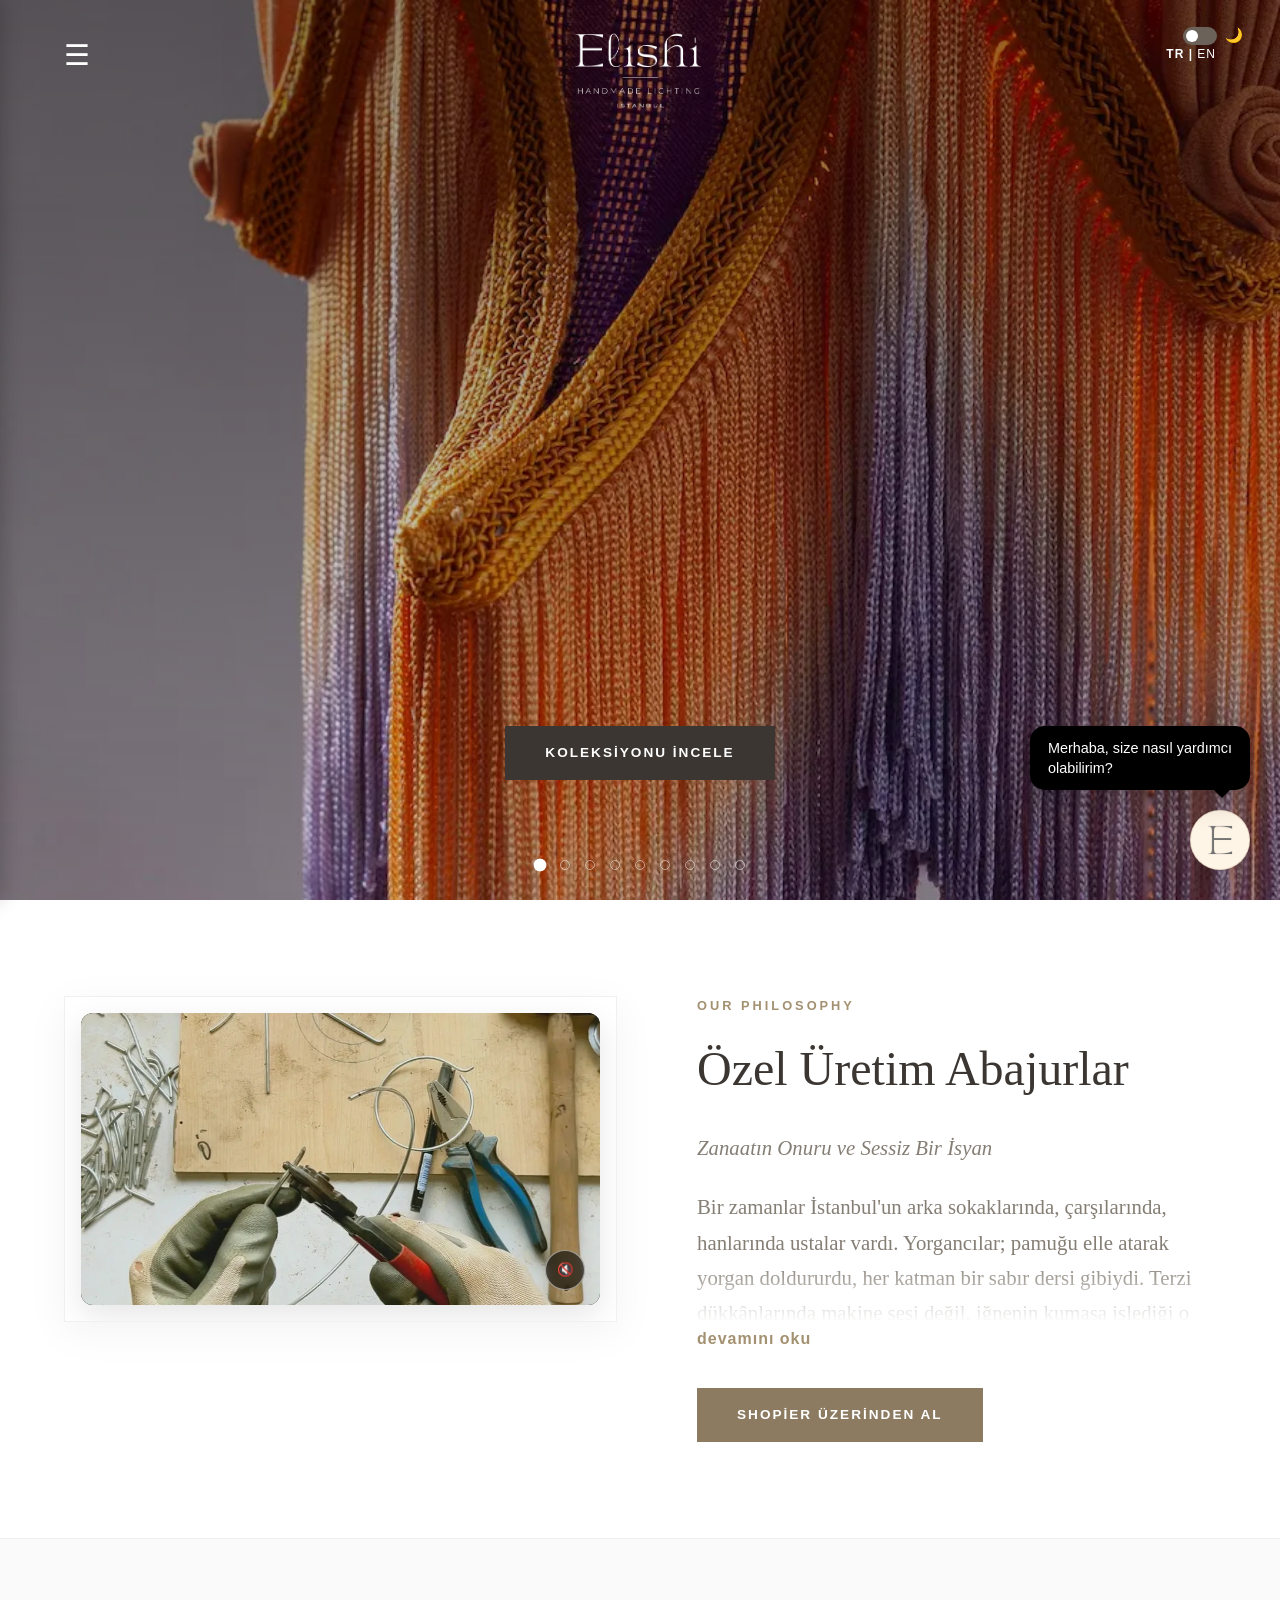
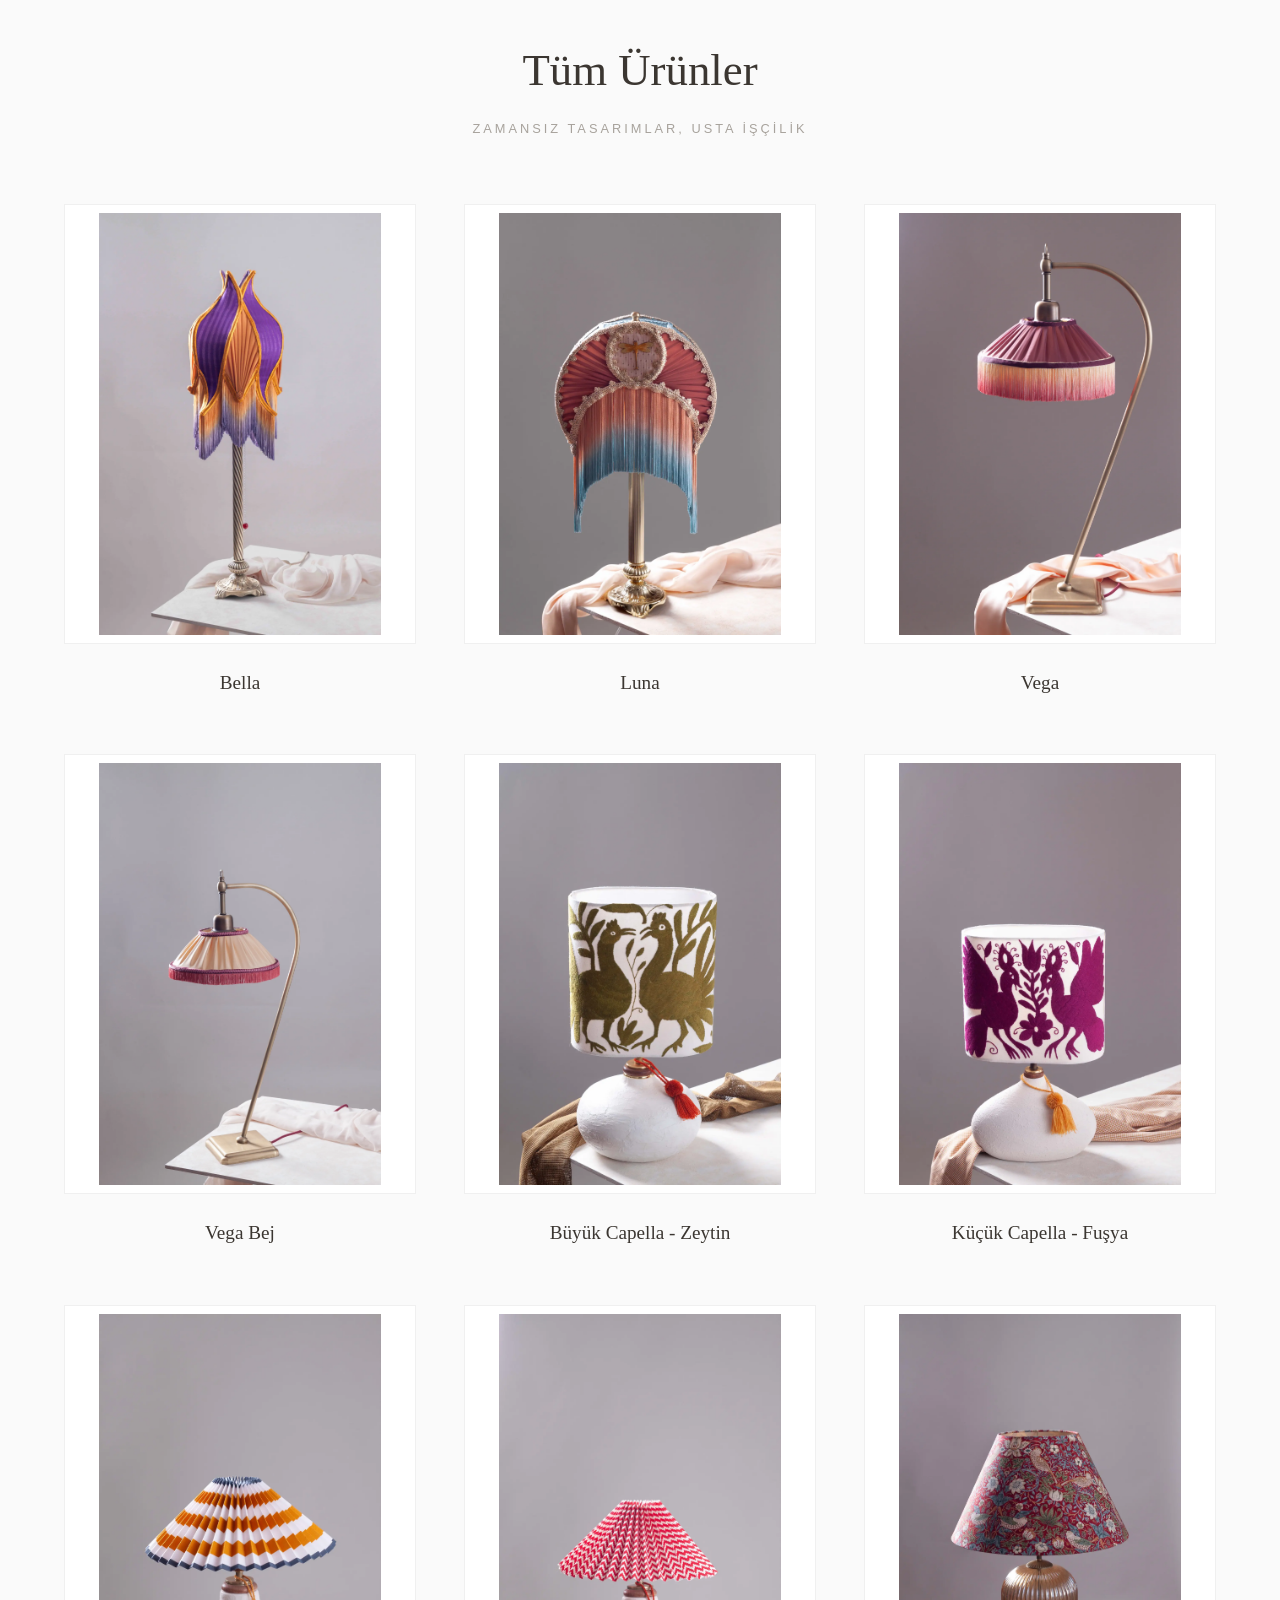
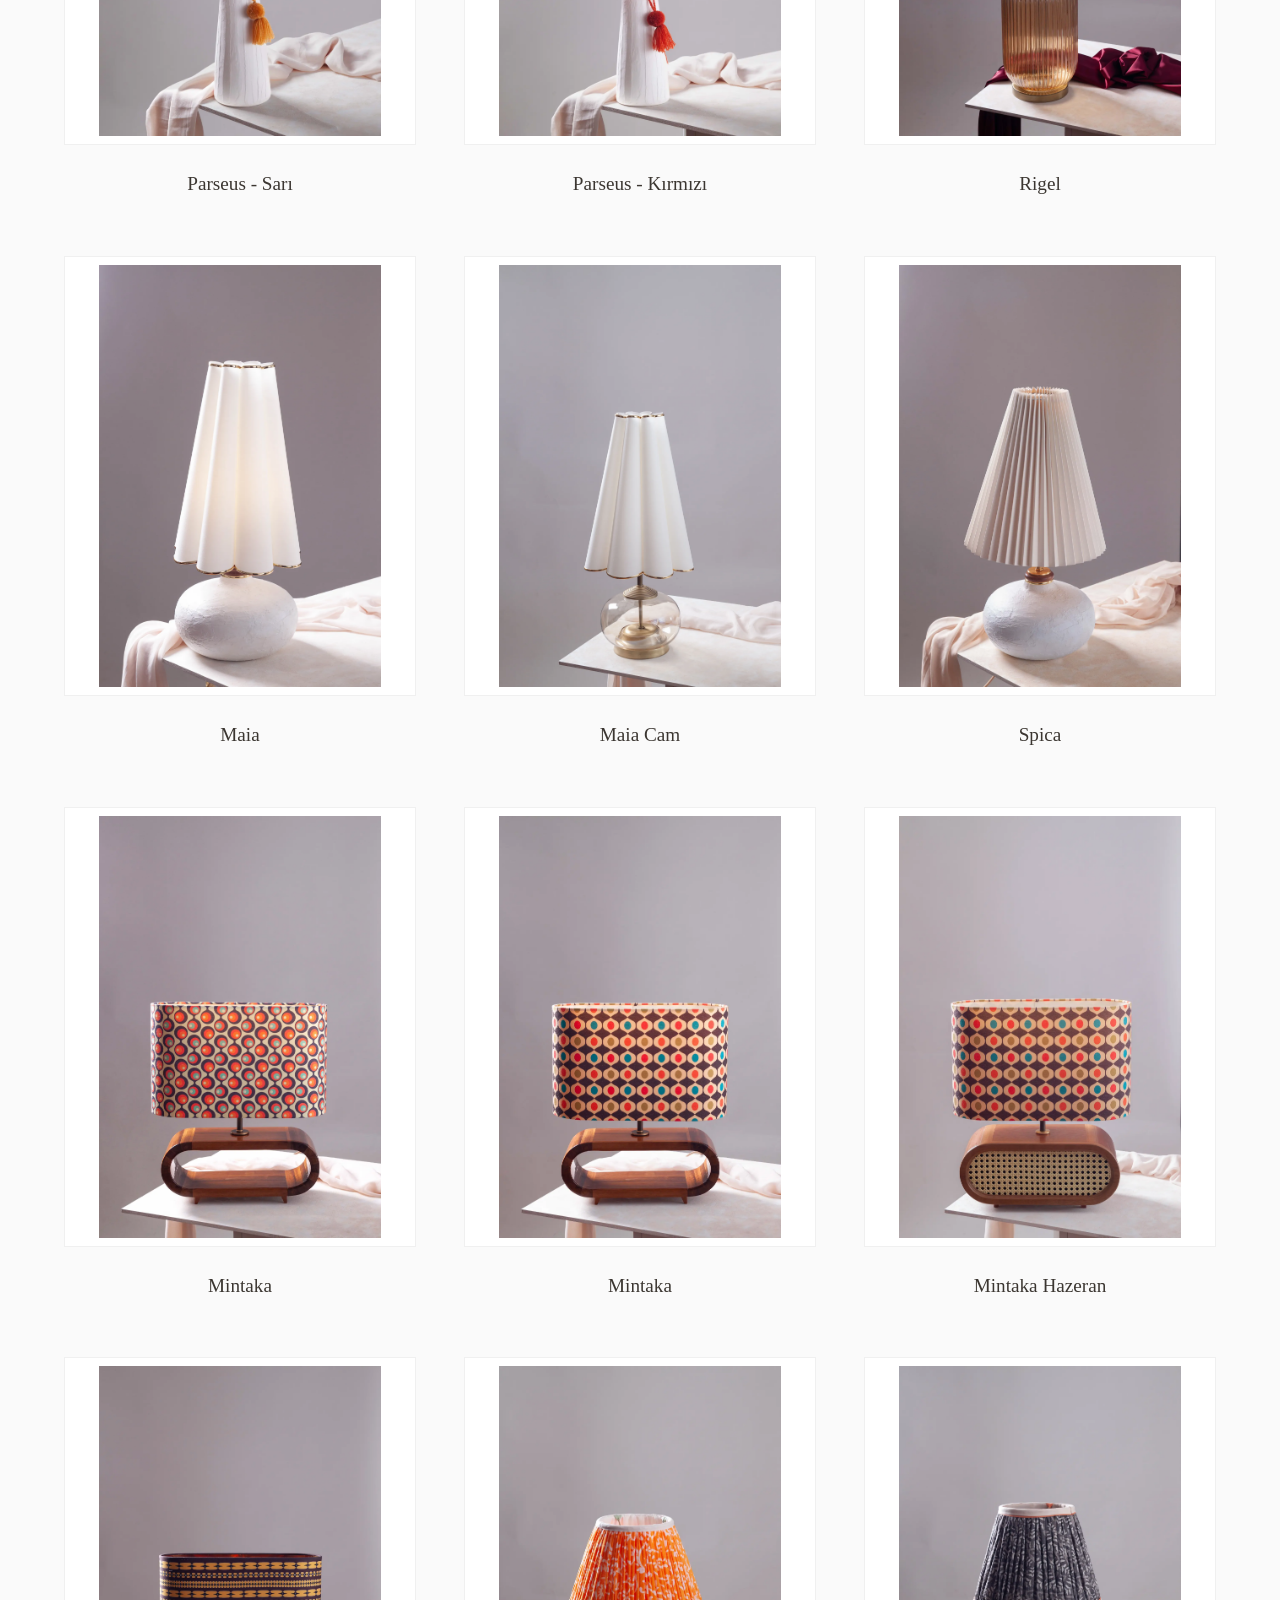
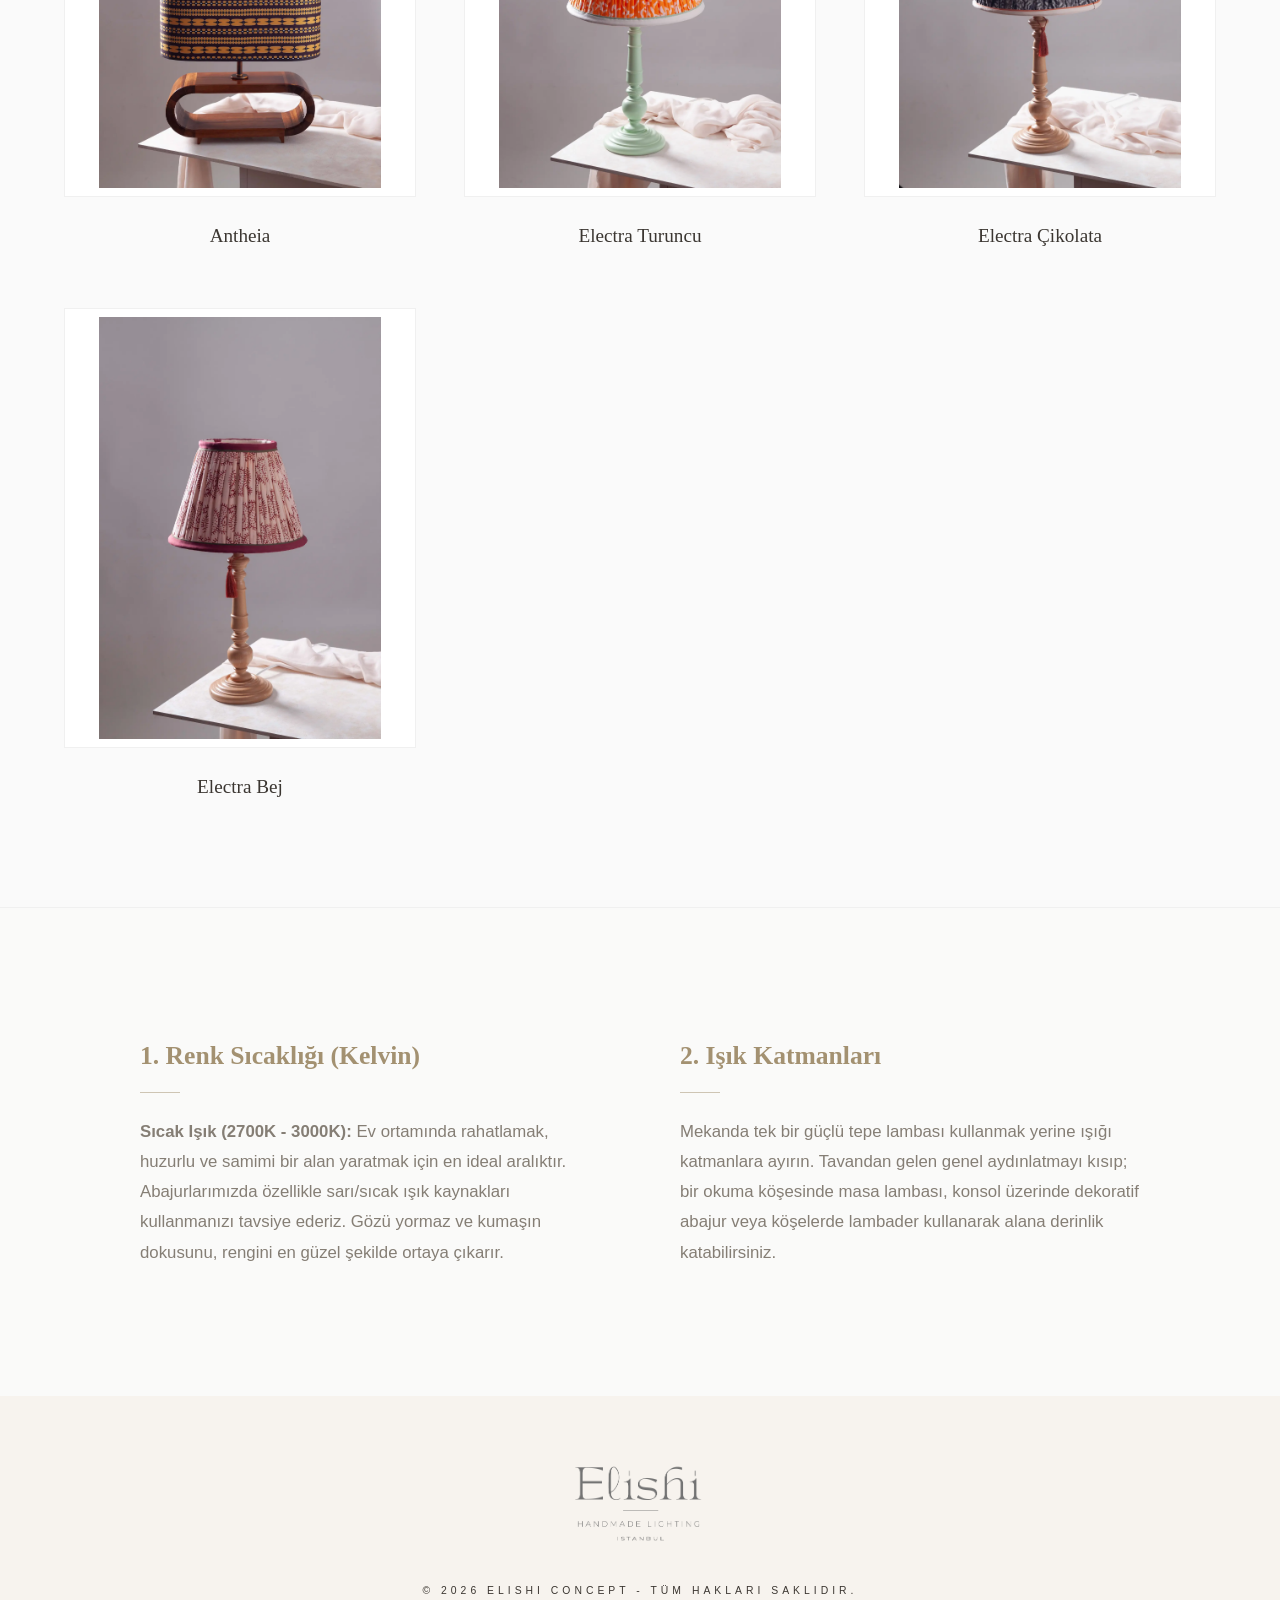
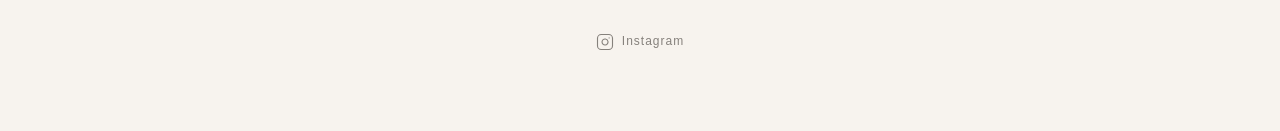
==== commit c05f786b: "commit" ====
--- a/index.html
+++ b/index.html
@@ -120,7 +120,7 @@
           <div class="behind-scenes-split">
                <div class="bts-image">
                     <div style="aspect-ratio:16/9; width:100%; border-radius:12px; overflow:hidden; box-shadow: 0 10px 30px rgba(0,0,0,0.1); background:#000; position:relative;">
-                         <video id="btsVideo" autoplay muted loop playsinline poster="images/banner.webp" style="width:100%; height:100%; object-fit: cover;">
+                         <video id="btsVideo" autoplay muted loop playsinline poster="images/video-poster.webp" style="width:100%; height:100%; object-fit: cover;">
                               <source src="videos/el-yapimi-tasarim-abajur-hikayesi.mp4" type="video/mp4">
                               Tarayıcınız video etiketini desteklemiyor.
                          </video>
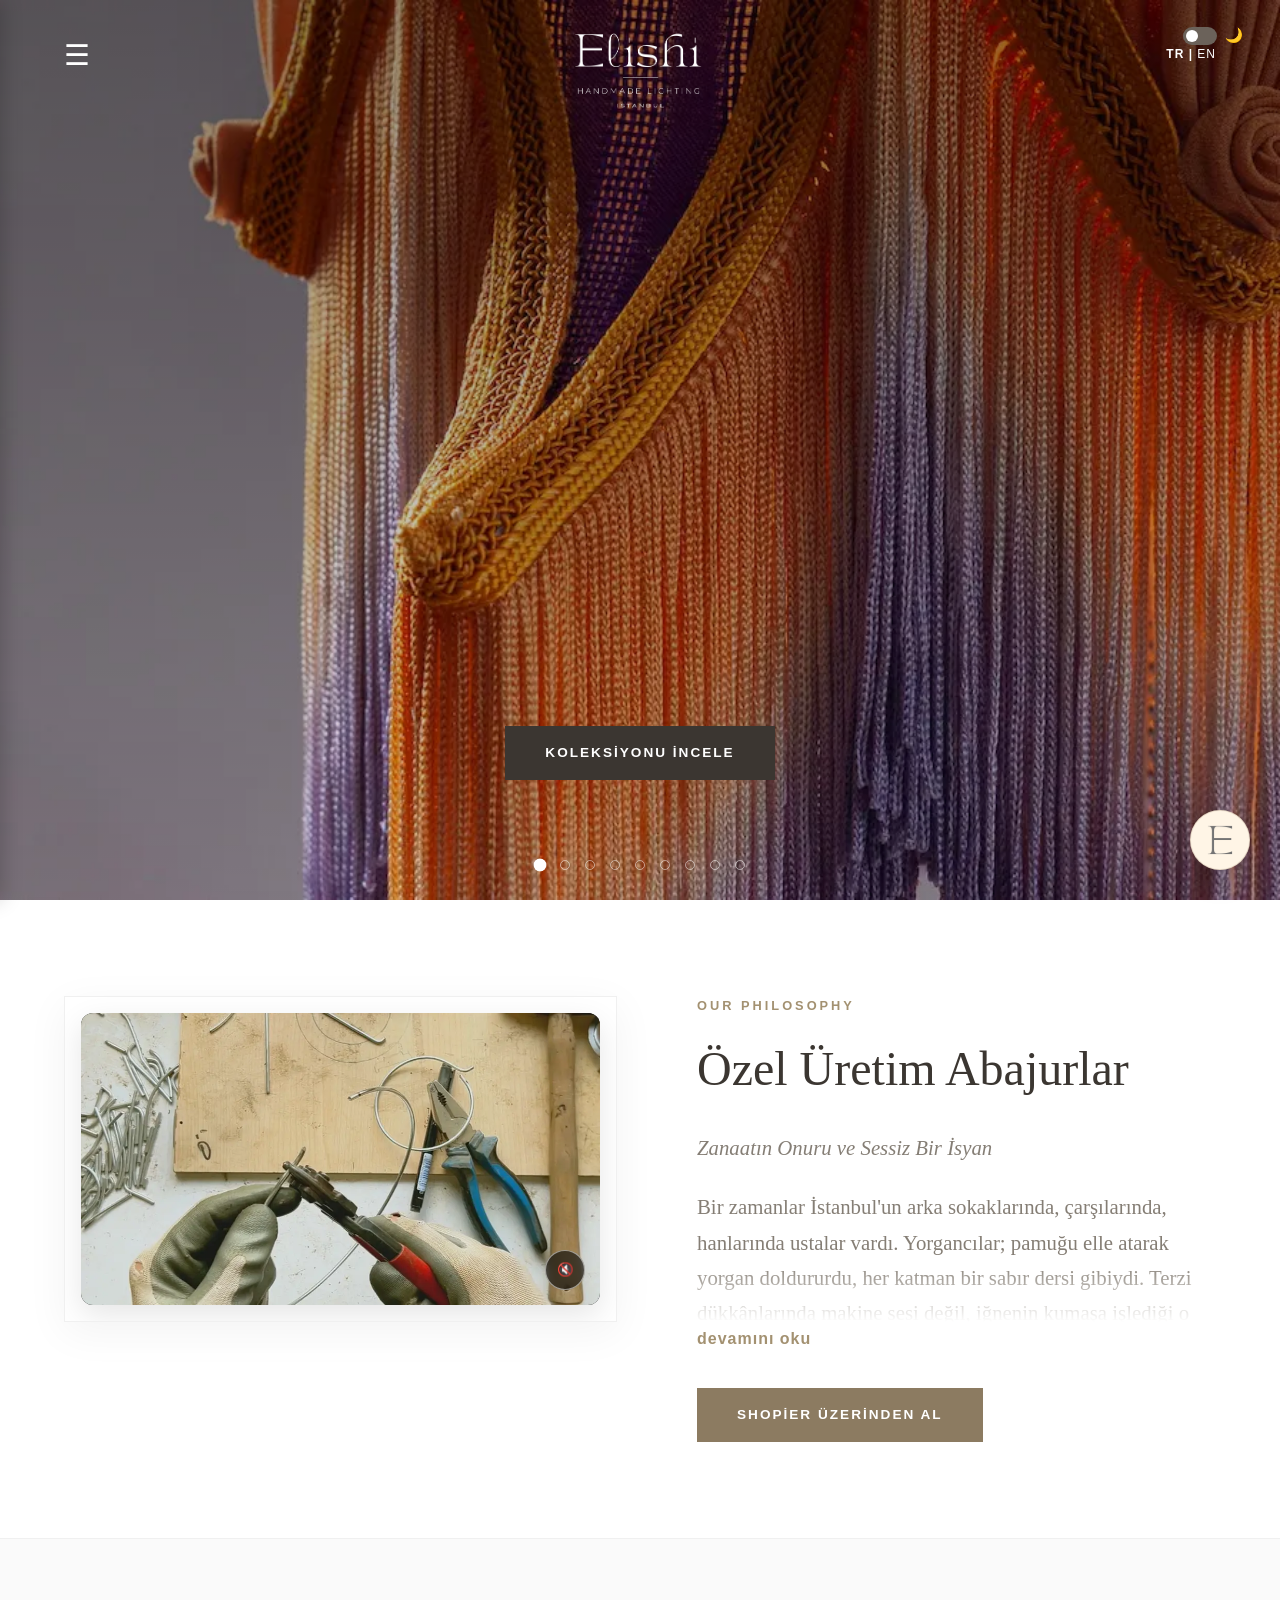
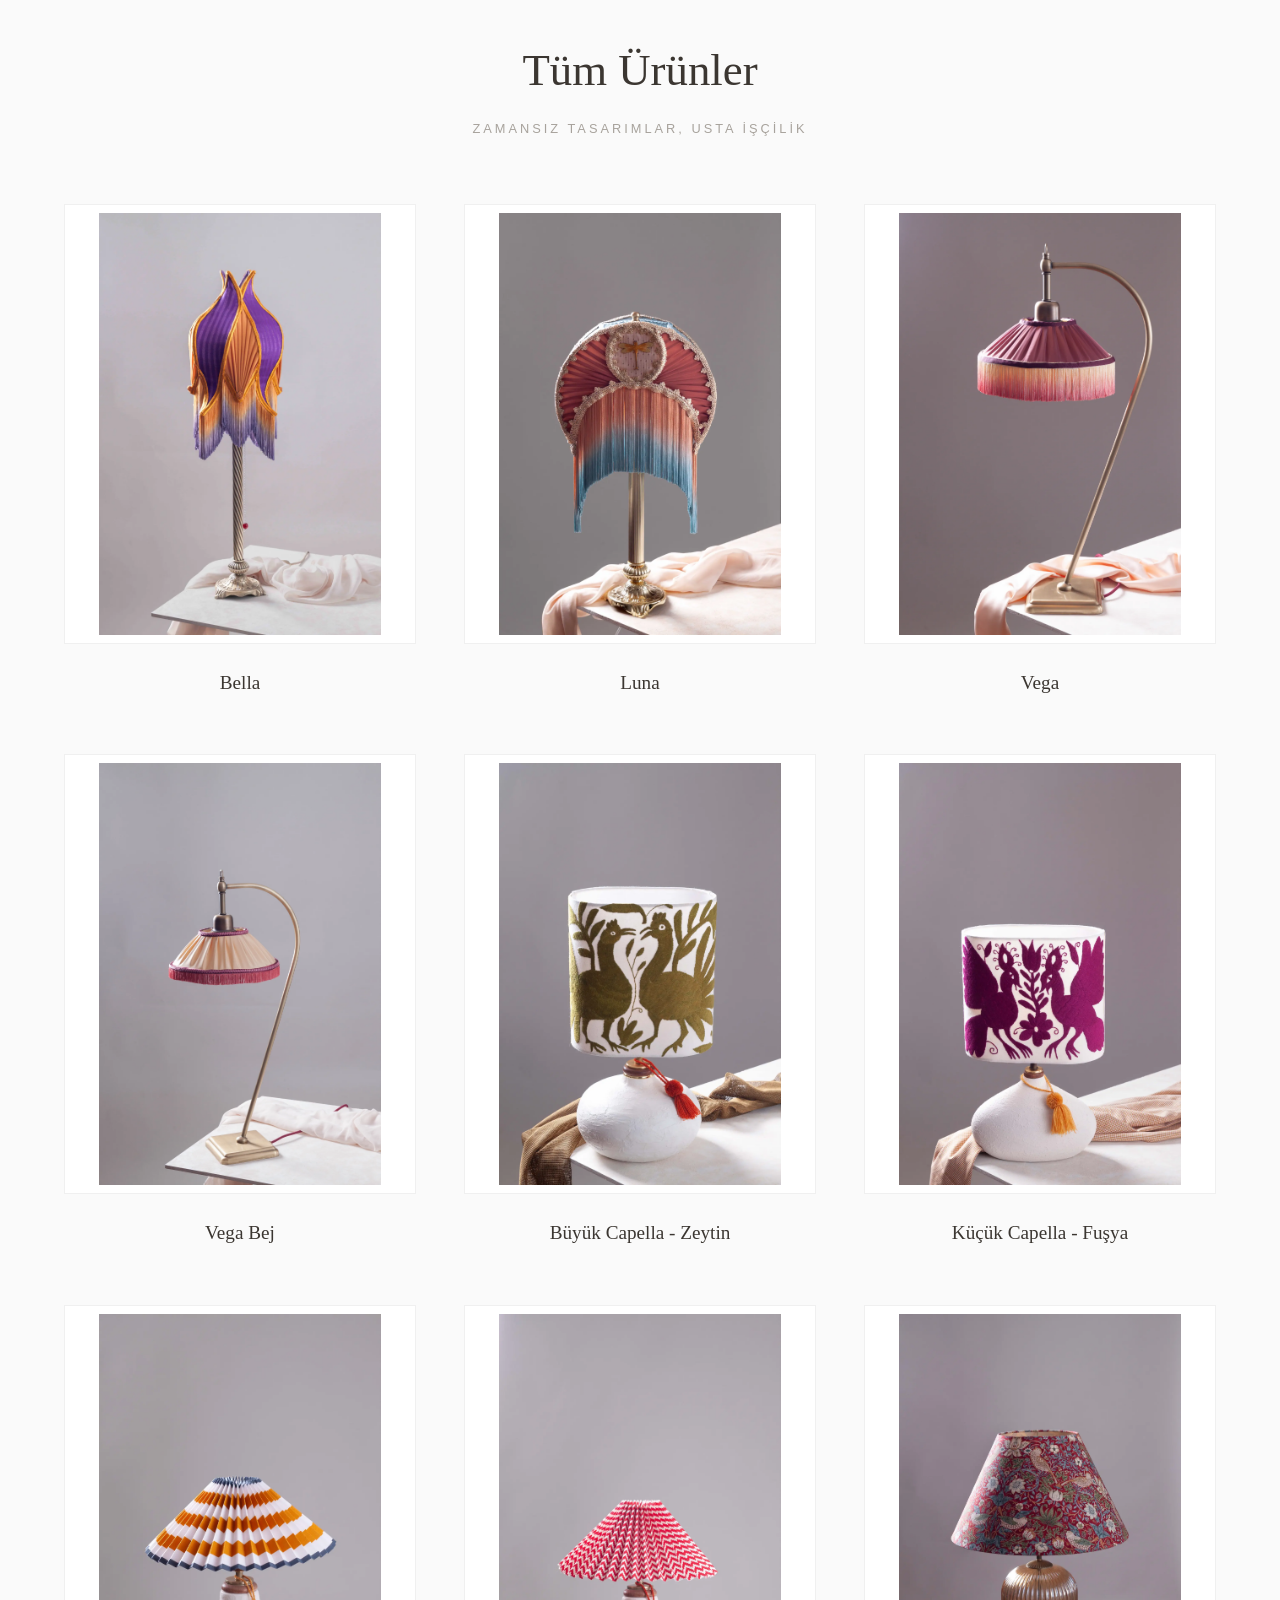
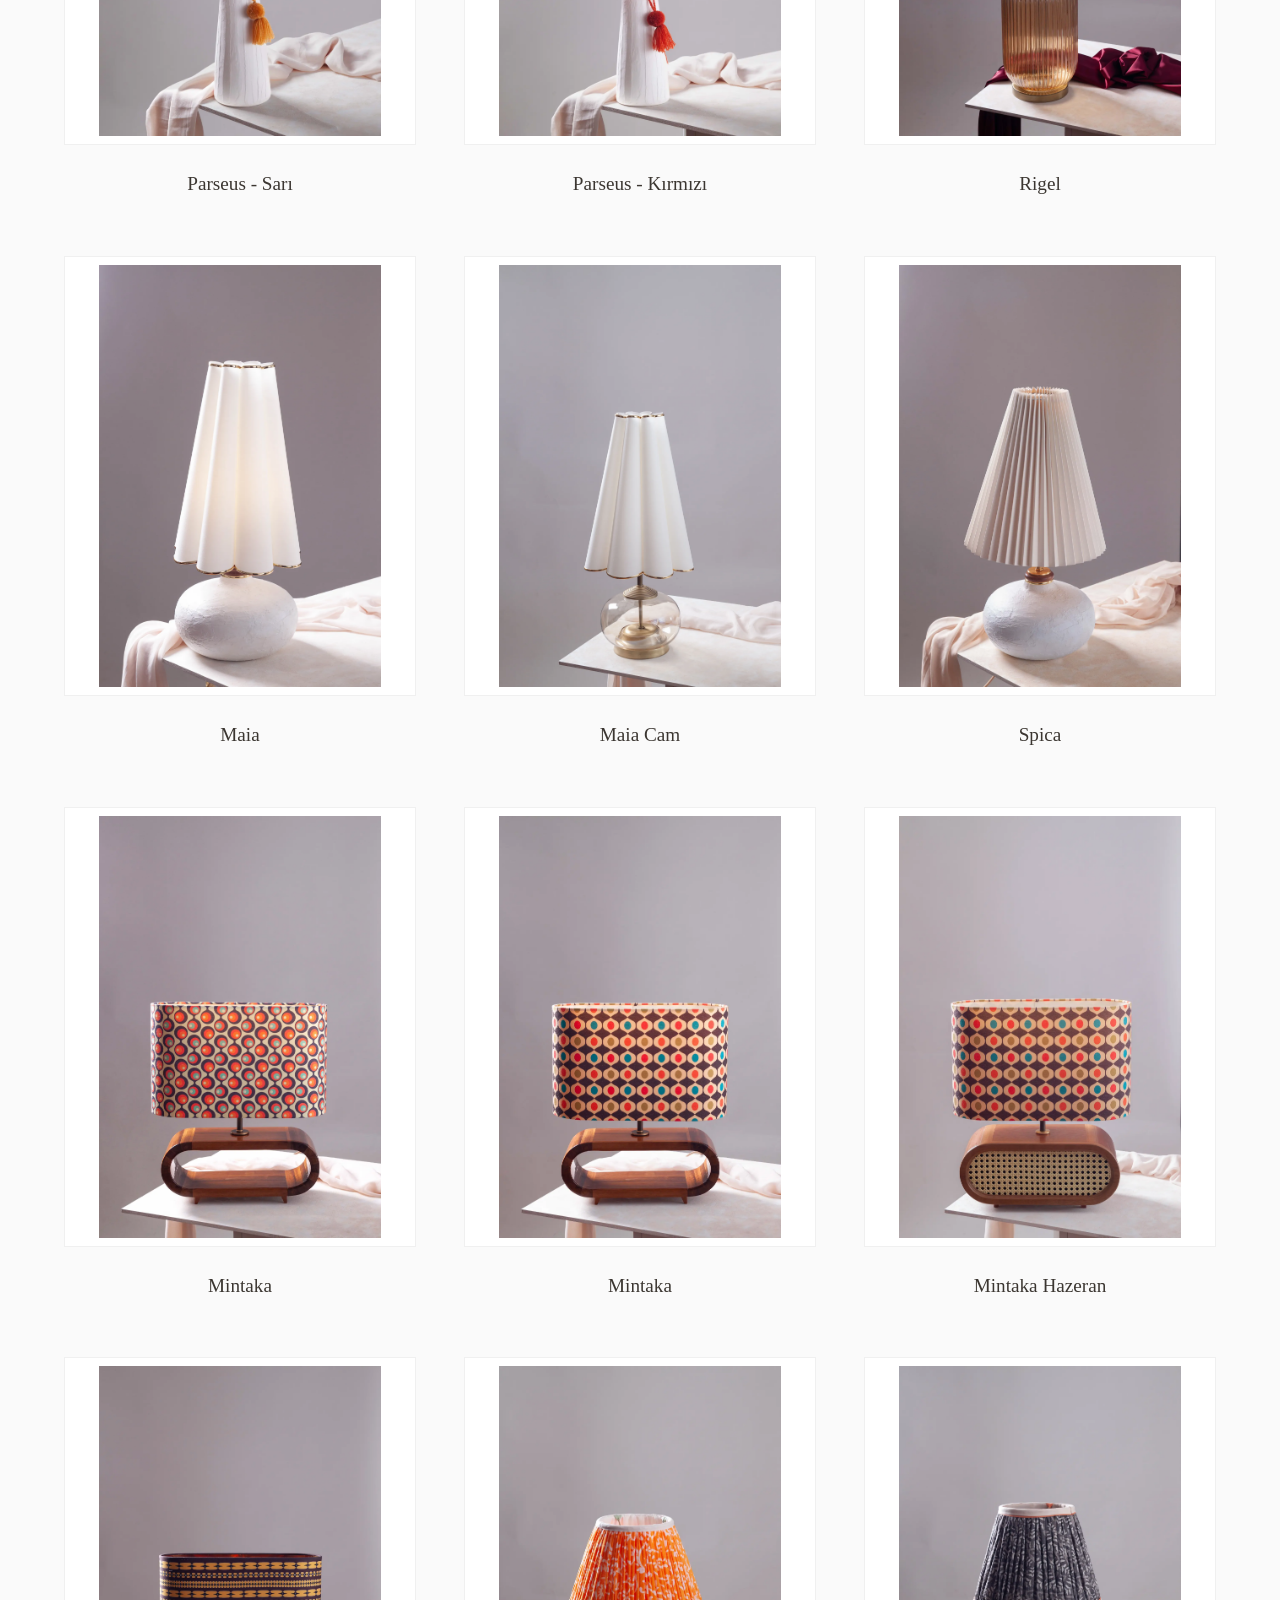
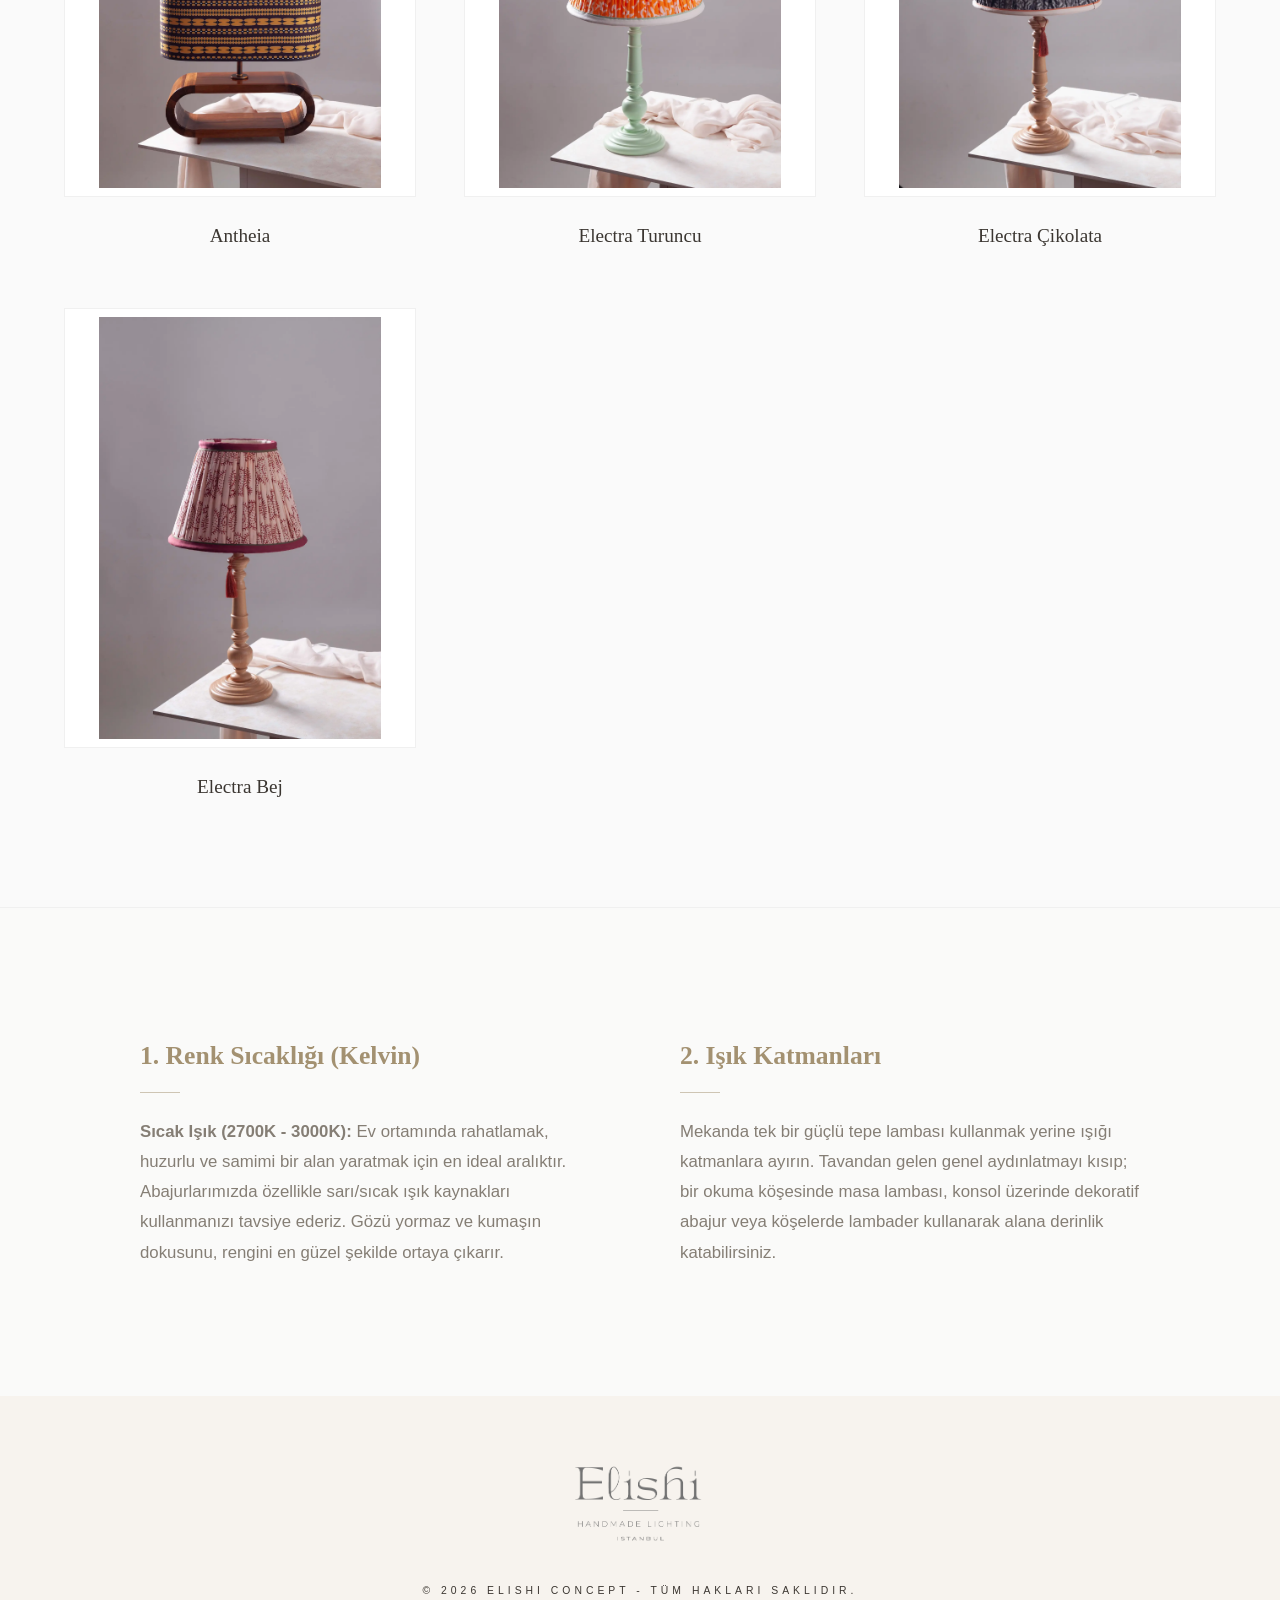
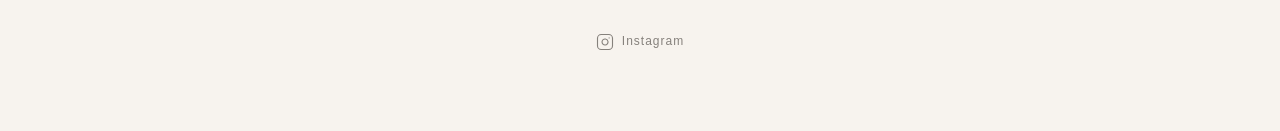
==== commit 808c12b6: "commit" ====
--- a/index.html
+++ b/index.html
@@ -23,7 +23,7 @@
           content="default-src 'self' https:; script-src 'self' 'unsafe-inline' https://*.youtube.com https://*.ytimg.com; style-src 'self' 'unsafe-inline' https://fonts.googleapis.com; font-src 'self' https://fonts.gstatic.com; img-src 'self' data: https:; frame-src https://*.youtube.com https://*.youtube-nocookie.com; connect-src 'self' https:; frame-ancestors 'self';">
      <!-- Security: X-Content-Type-Options -->
      <meta http-equiv="X-Content-Type-Options" content="nosniff">
-     <link rel="stylesheet" href="style.css?v=109">
+     <link rel="stylesheet" href="style.css?v=110">
      <link rel="preconnect" href="https://fonts.googleapis.com">
      <link rel="preconnect" href="https://fonts.gstatic.com" crossorigin>
      <link href="https://fonts.googleapis.com/css2?family=Cormorant+Garamond:ital,wght@0,300;0,400;0,600;1,400&family=Playfair+Display:ital,wght@0,400;0,600;1,400&family=Lato:wght@300;400;700&display=swap"
--- a/style.css
+++ b/style.css
@@ -1064,6 +1064,11 @@
         flex: 0 0 100%;
         max-width: 100%;
     }
+    .hero-section {
+        height: 125vw; /* 4:5 Aspect Ratio */
+        max-height: 85vh;
+        padding-bottom: 60px;
+    }
     .hero-content h1 {
         font-size: 2.8rem;
     }
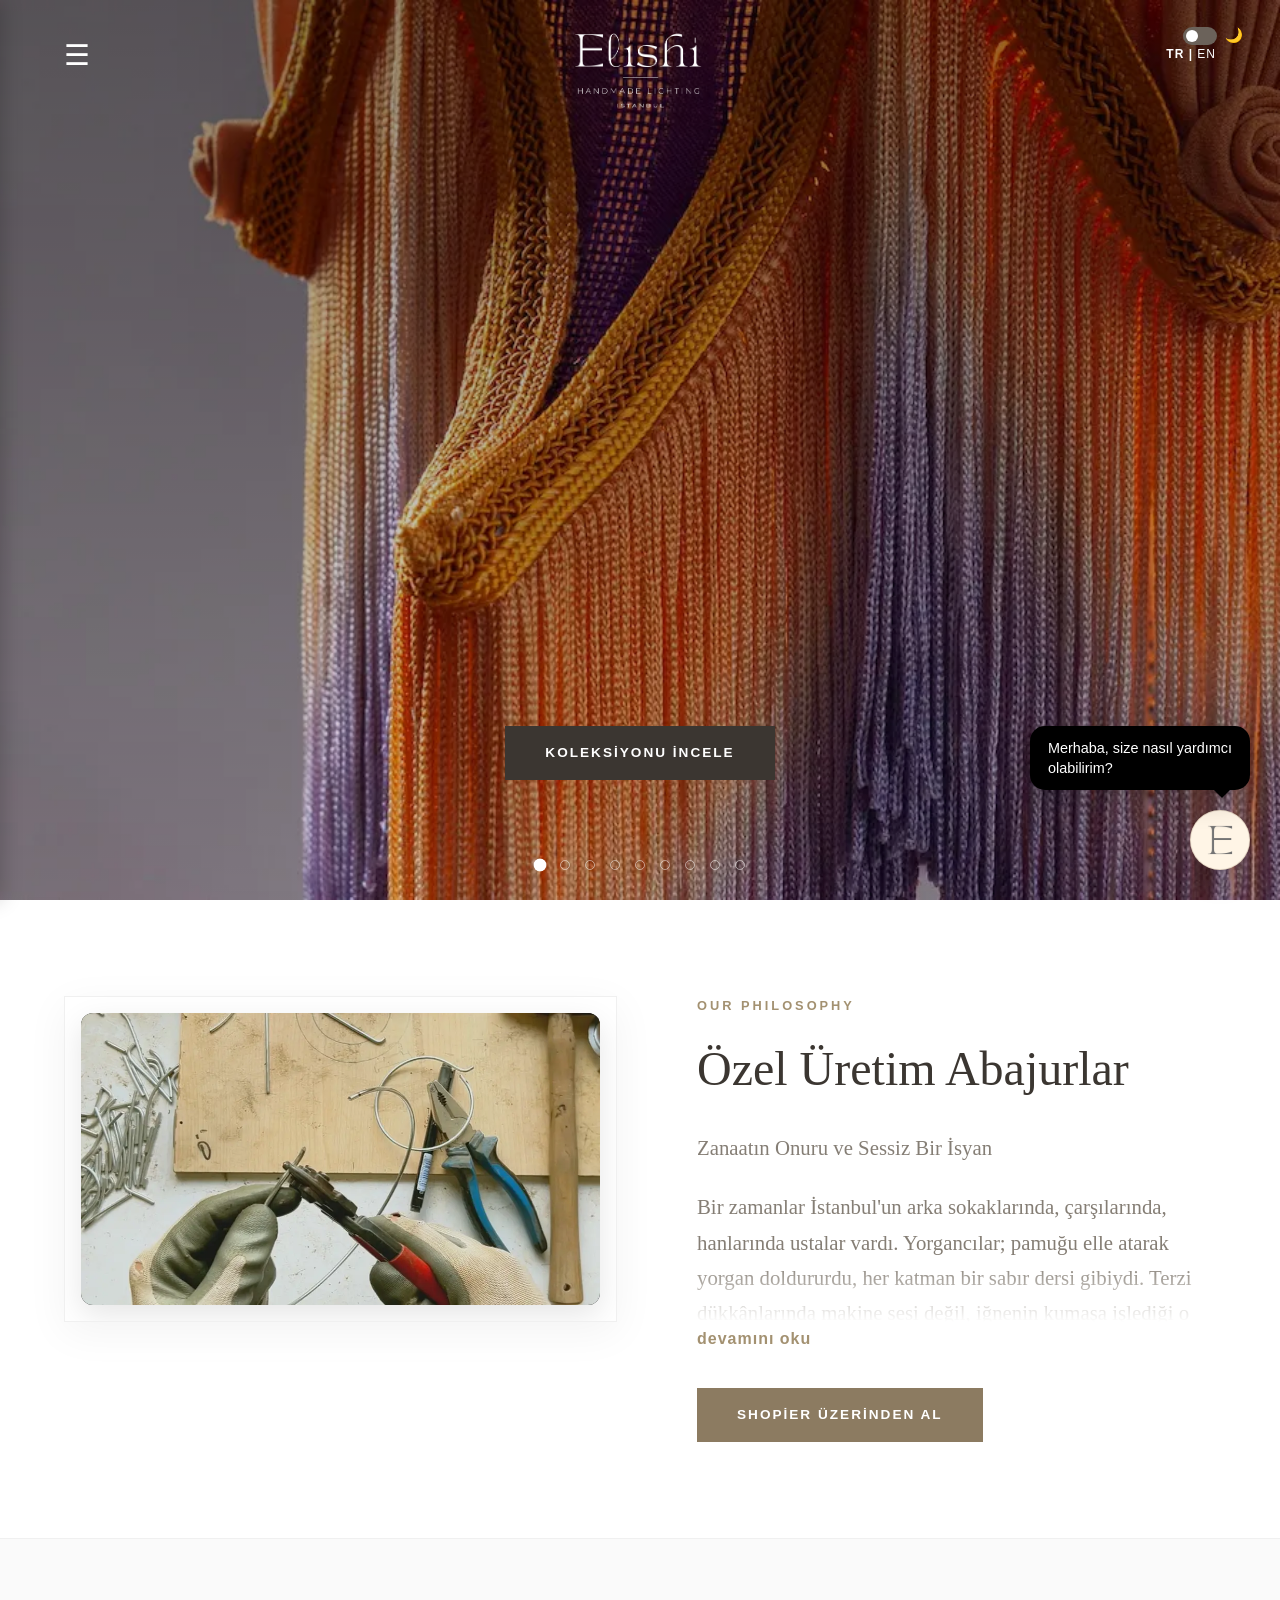
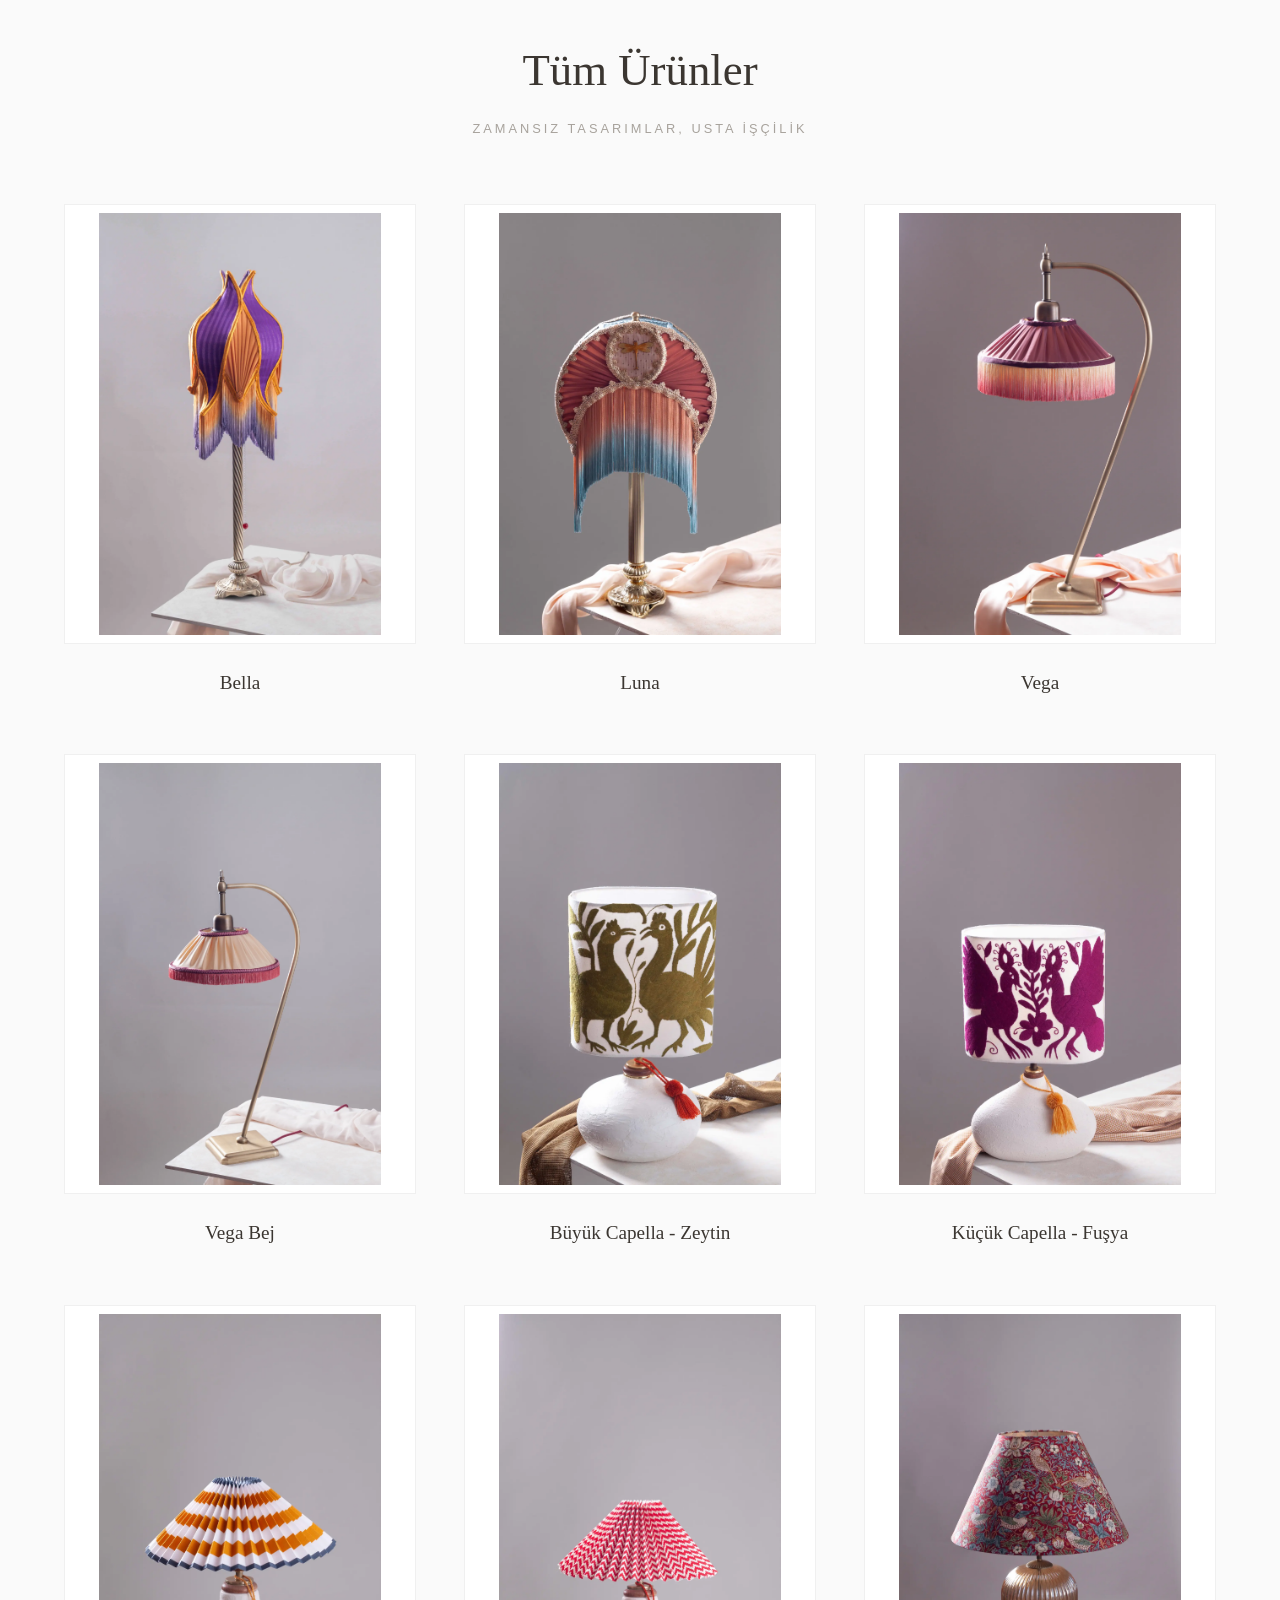
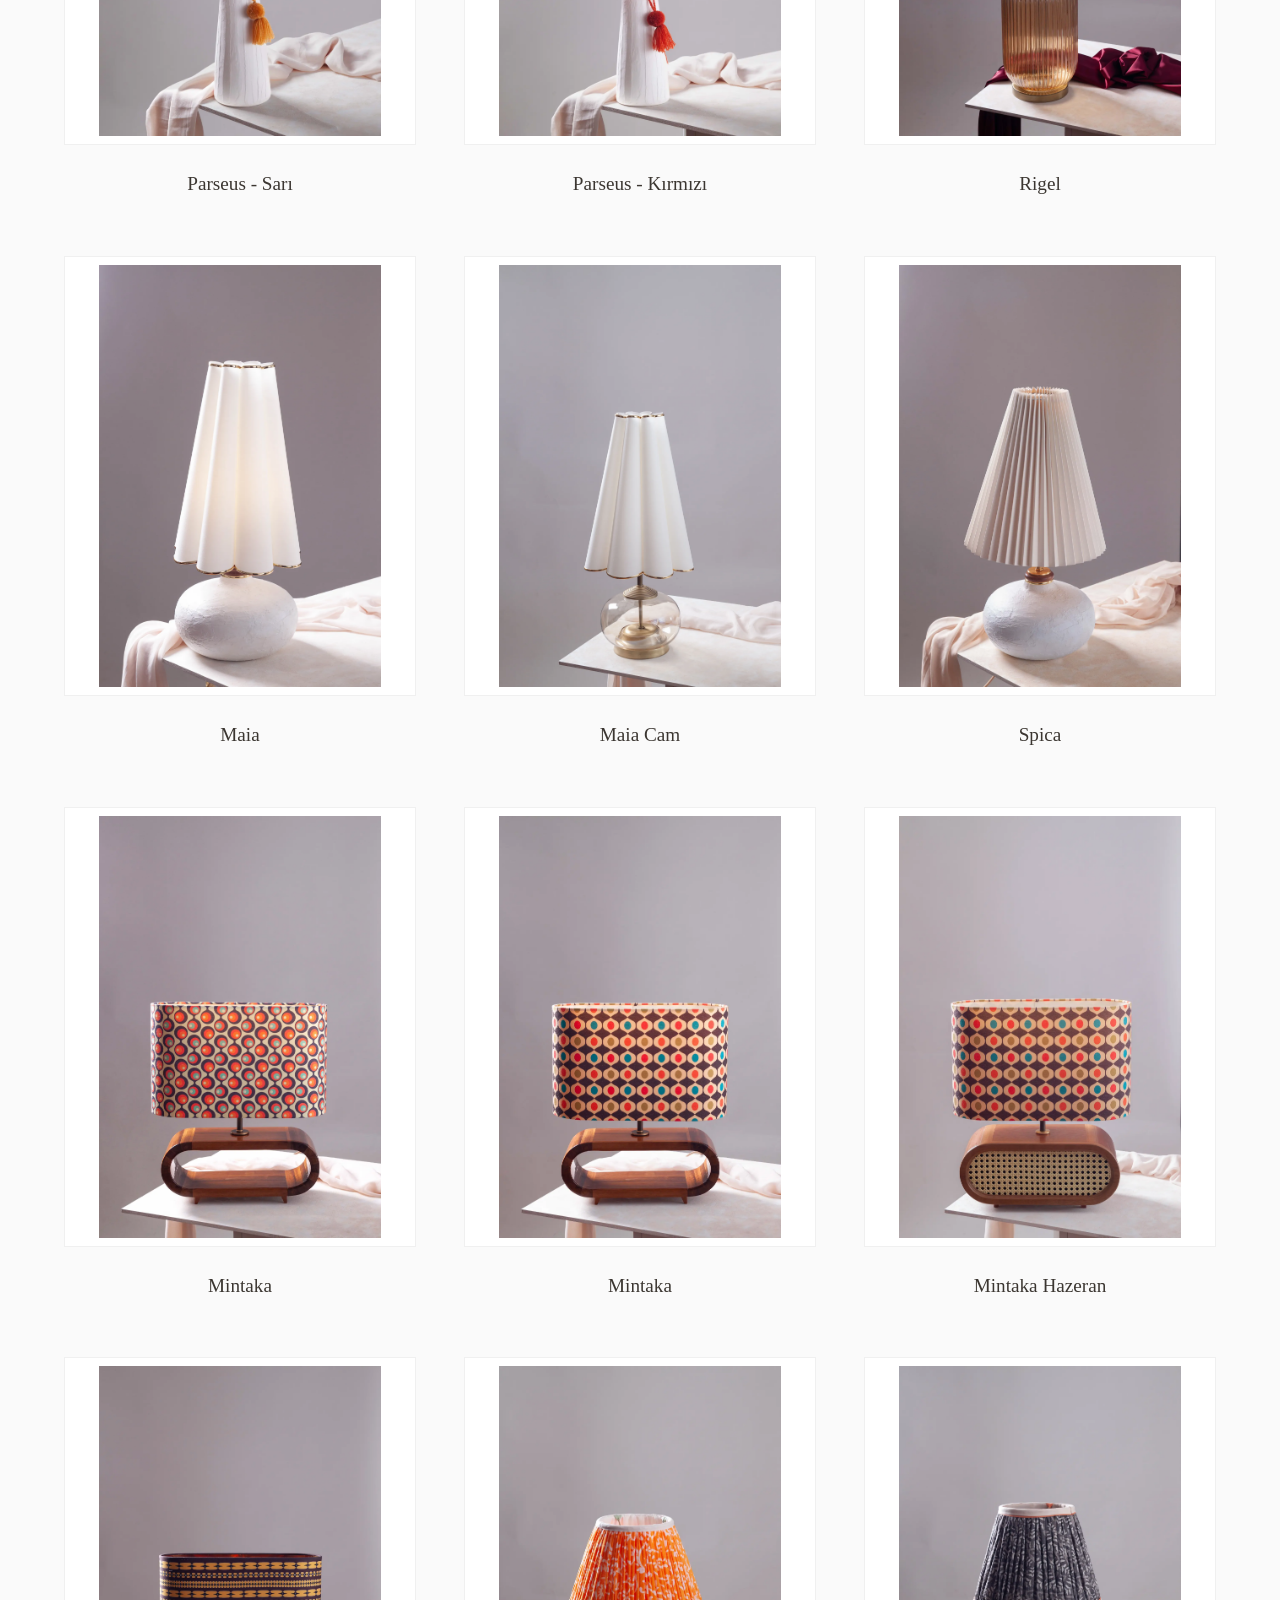
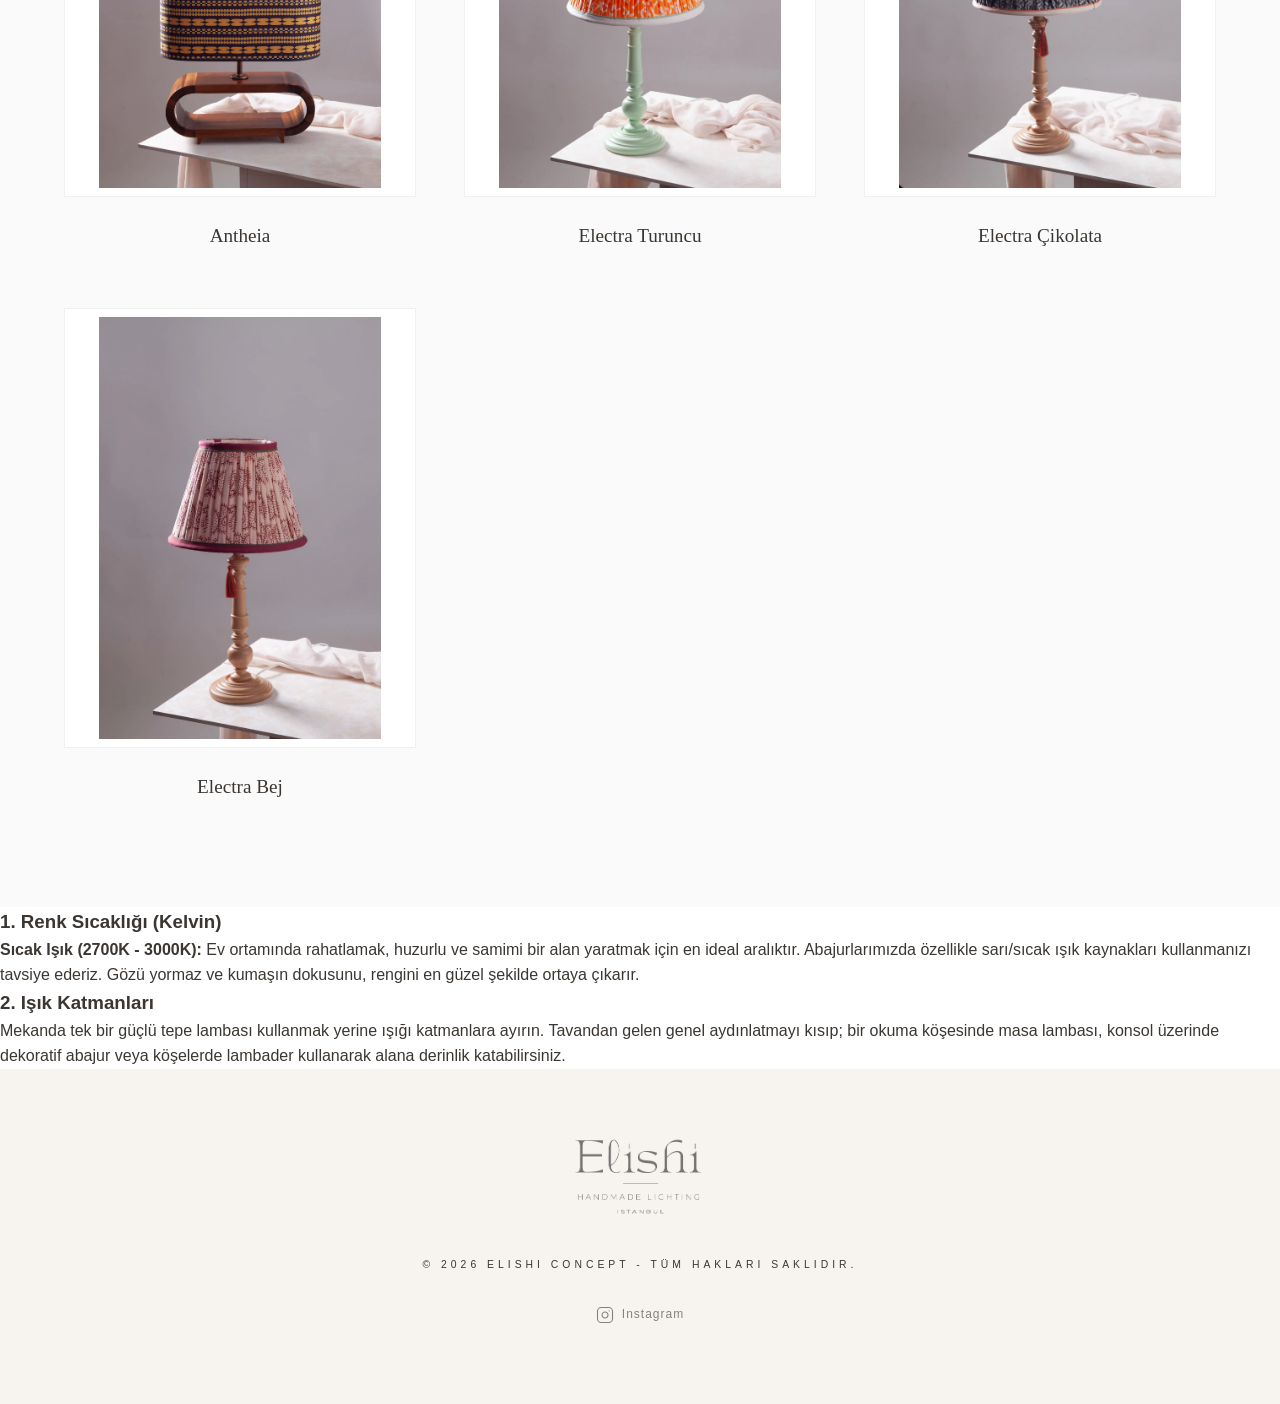
==== commit 02945351: "commit" ====
--- a/index.html
+++ b/index.html
@@ -23,7 +23,7 @@
           content="default-src 'self' https:; script-src 'self' 'unsafe-inline' https://*.youtube.com https://*.ytimg.com; style-src 'self' 'unsafe-inline' https://fonts.googleapis.com; font-src 'self' https://fonts.gstatic.com; img-src 'self' data: https:; frame-src https://*.youtube.com https://*.youtube-nocookie.com; connect-src 'self' https:; frame-ancestors 'self';">
      <!-- Security: X-Content-Type-Options -->
      <meta http-equiv="X-Content-Type-Options" content="nosniff">
-     <link rel="stylesheet" href="style.css?v=110">
+     <link rel="stylesheet" href="style.css?v=111">
      <link rel="preconnect" href="https://fonts.googleapis.com">
      <link rel="preconnect" href="https://fonts.gstatic.com" crossorigin>
      <link href="https://fonts.googleapis.com/css2?family=Cormorant+Garamond:ital,wght@0,300;0,400;0,600;1,400&family=Playfair+Display:ital,wght@0,400;0,600;1,400&family=Lato:wght@300;400;700&display=swap"
--- a/style.css
+++ b/style.css
@@ -1063,12 +1063,6 @@
     .grid-container.centered-group .grid-item {
         flex: 0 0 100%;
         max-width: 100%;
-    }
-    .hero-section {
-        height: 125vw; /* 4:5 Aspect Ratio */
-        max-height: 85vh;
-        padding-bottom: 60px;
-    }
     .hero-content h1 {
         font-size: 2.8rem;
     }
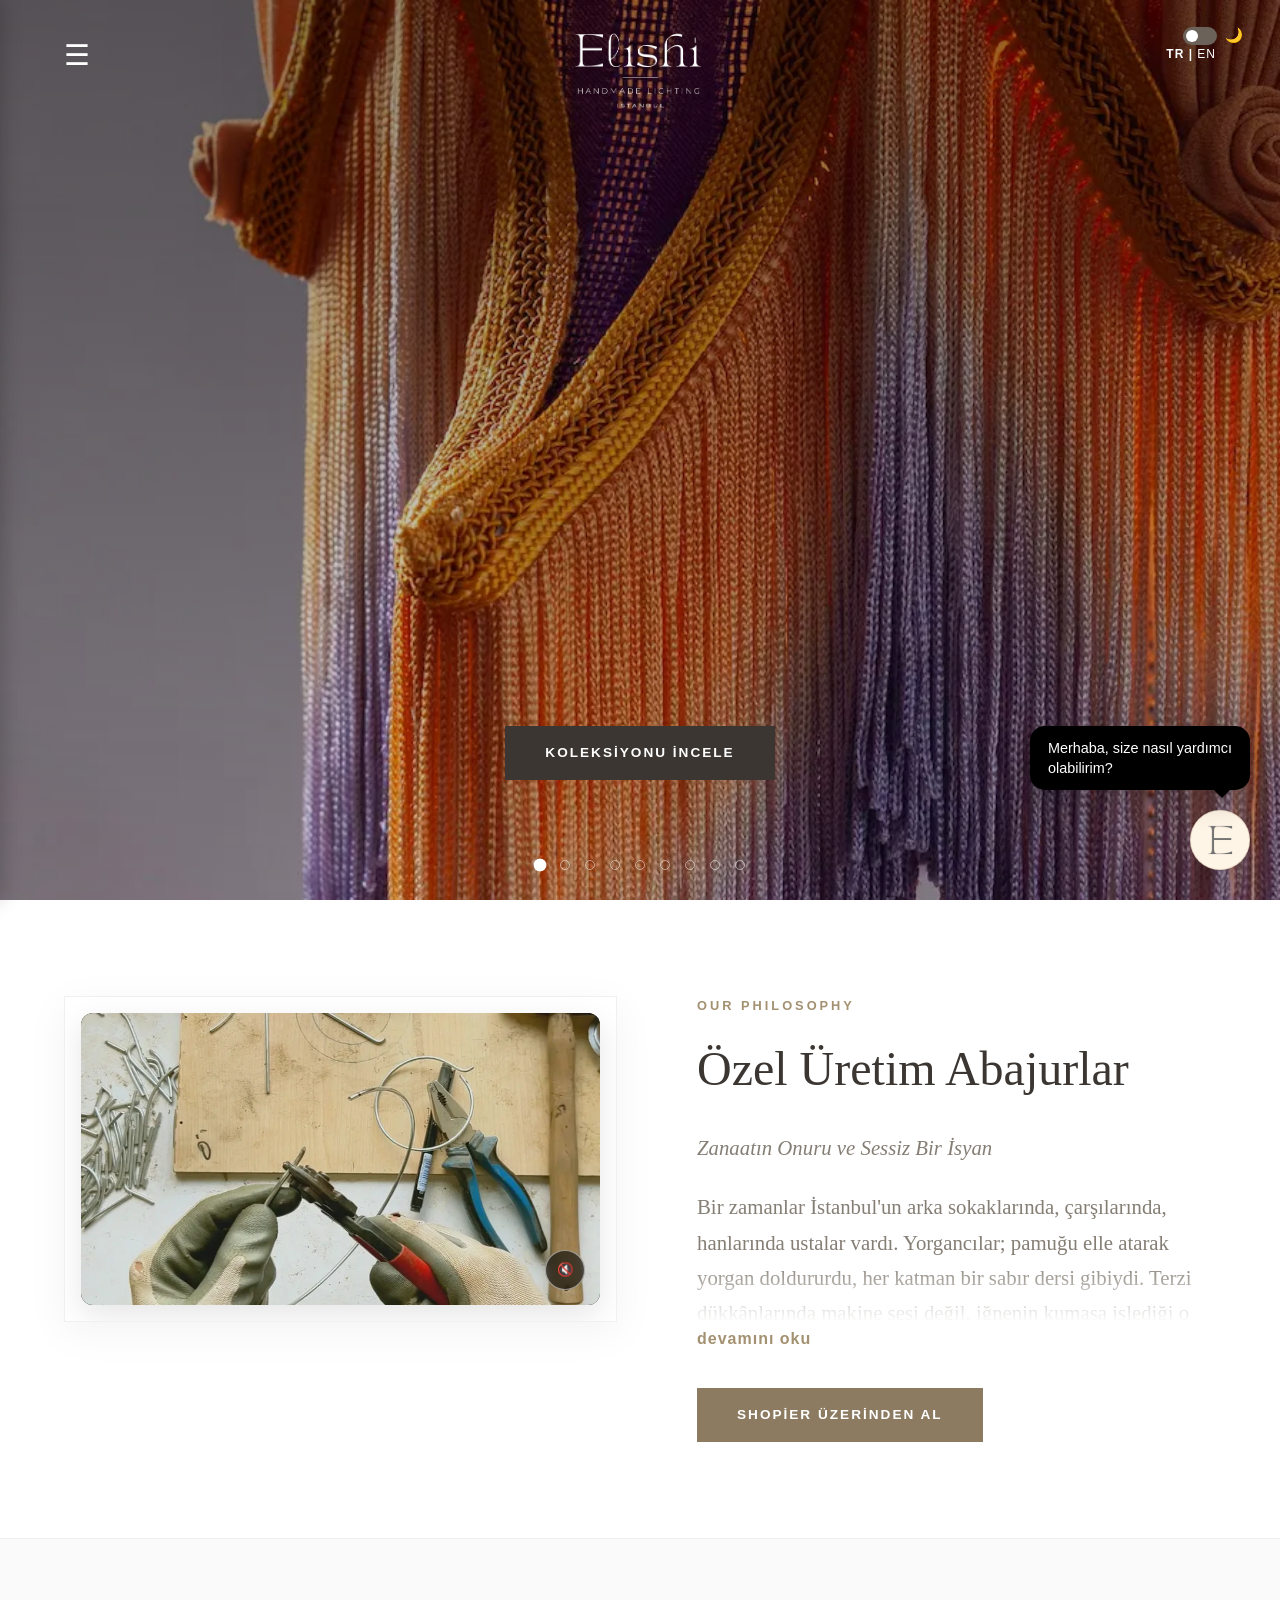
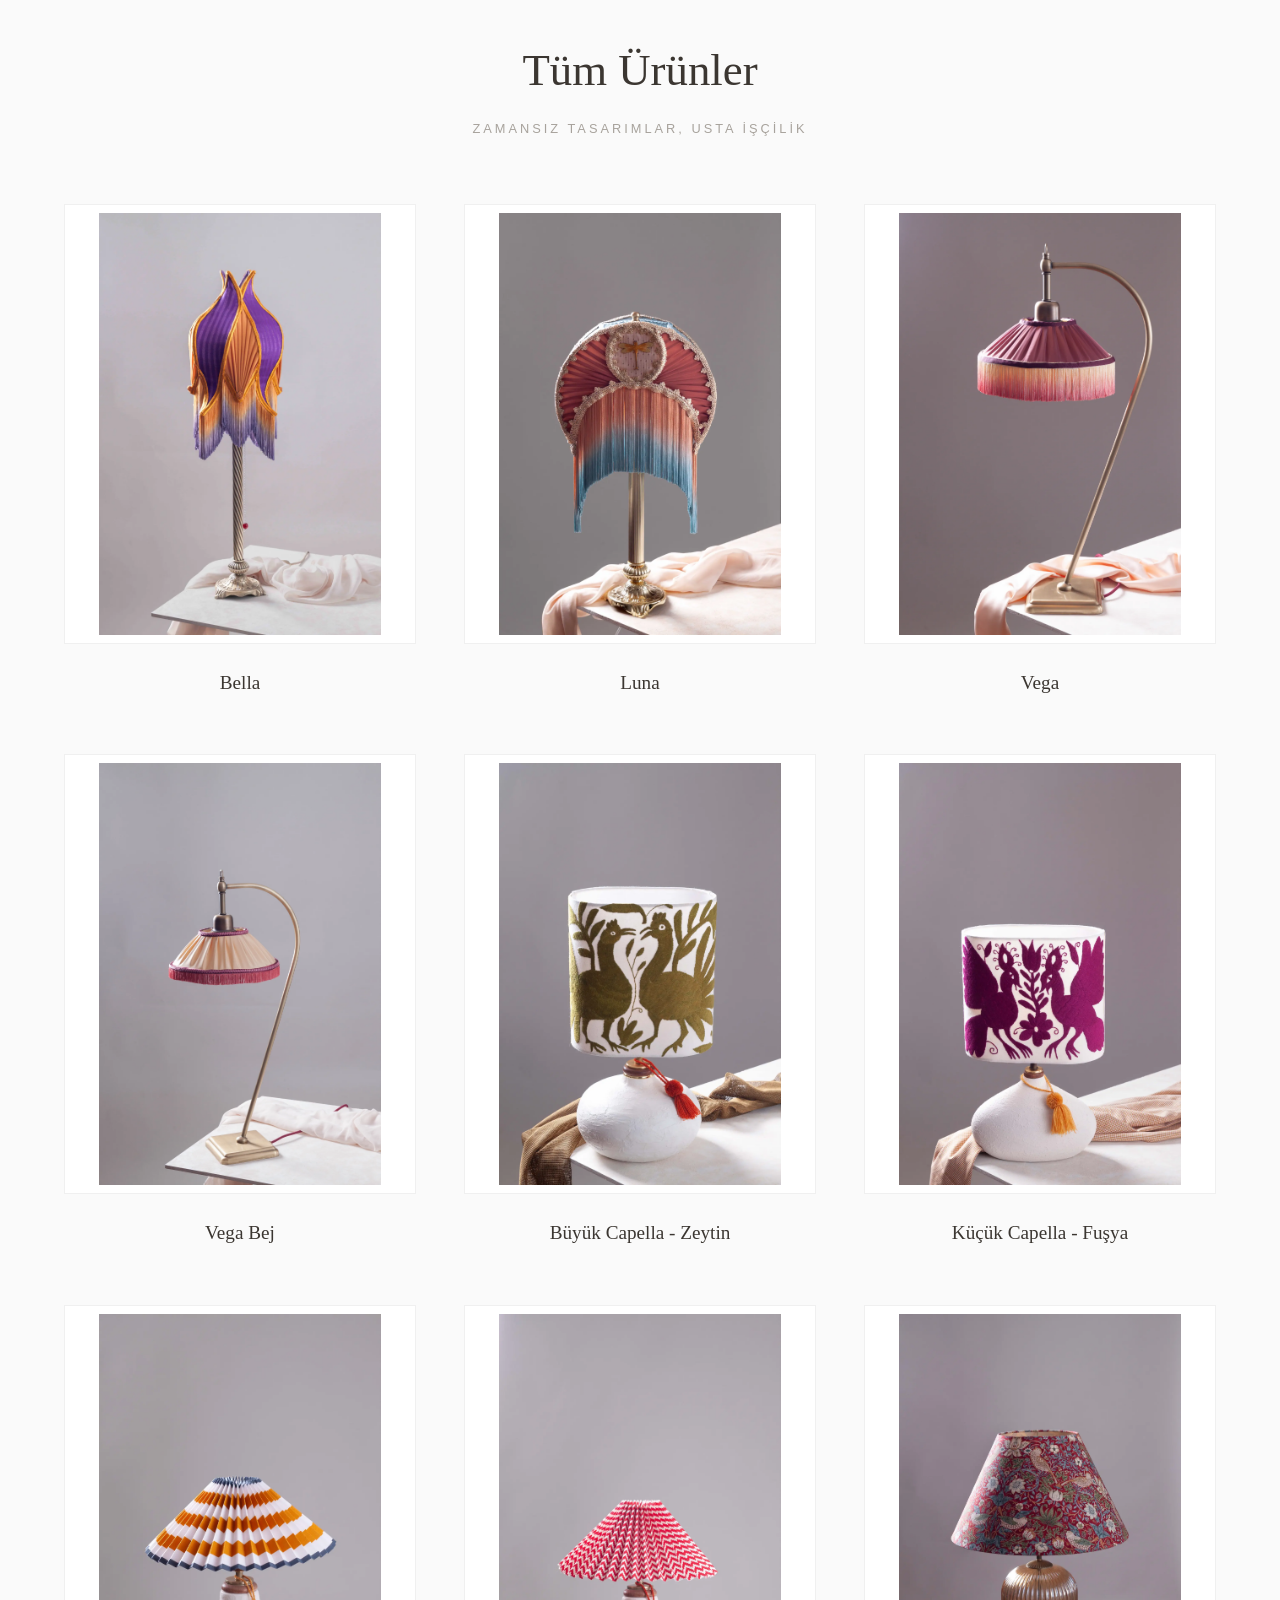
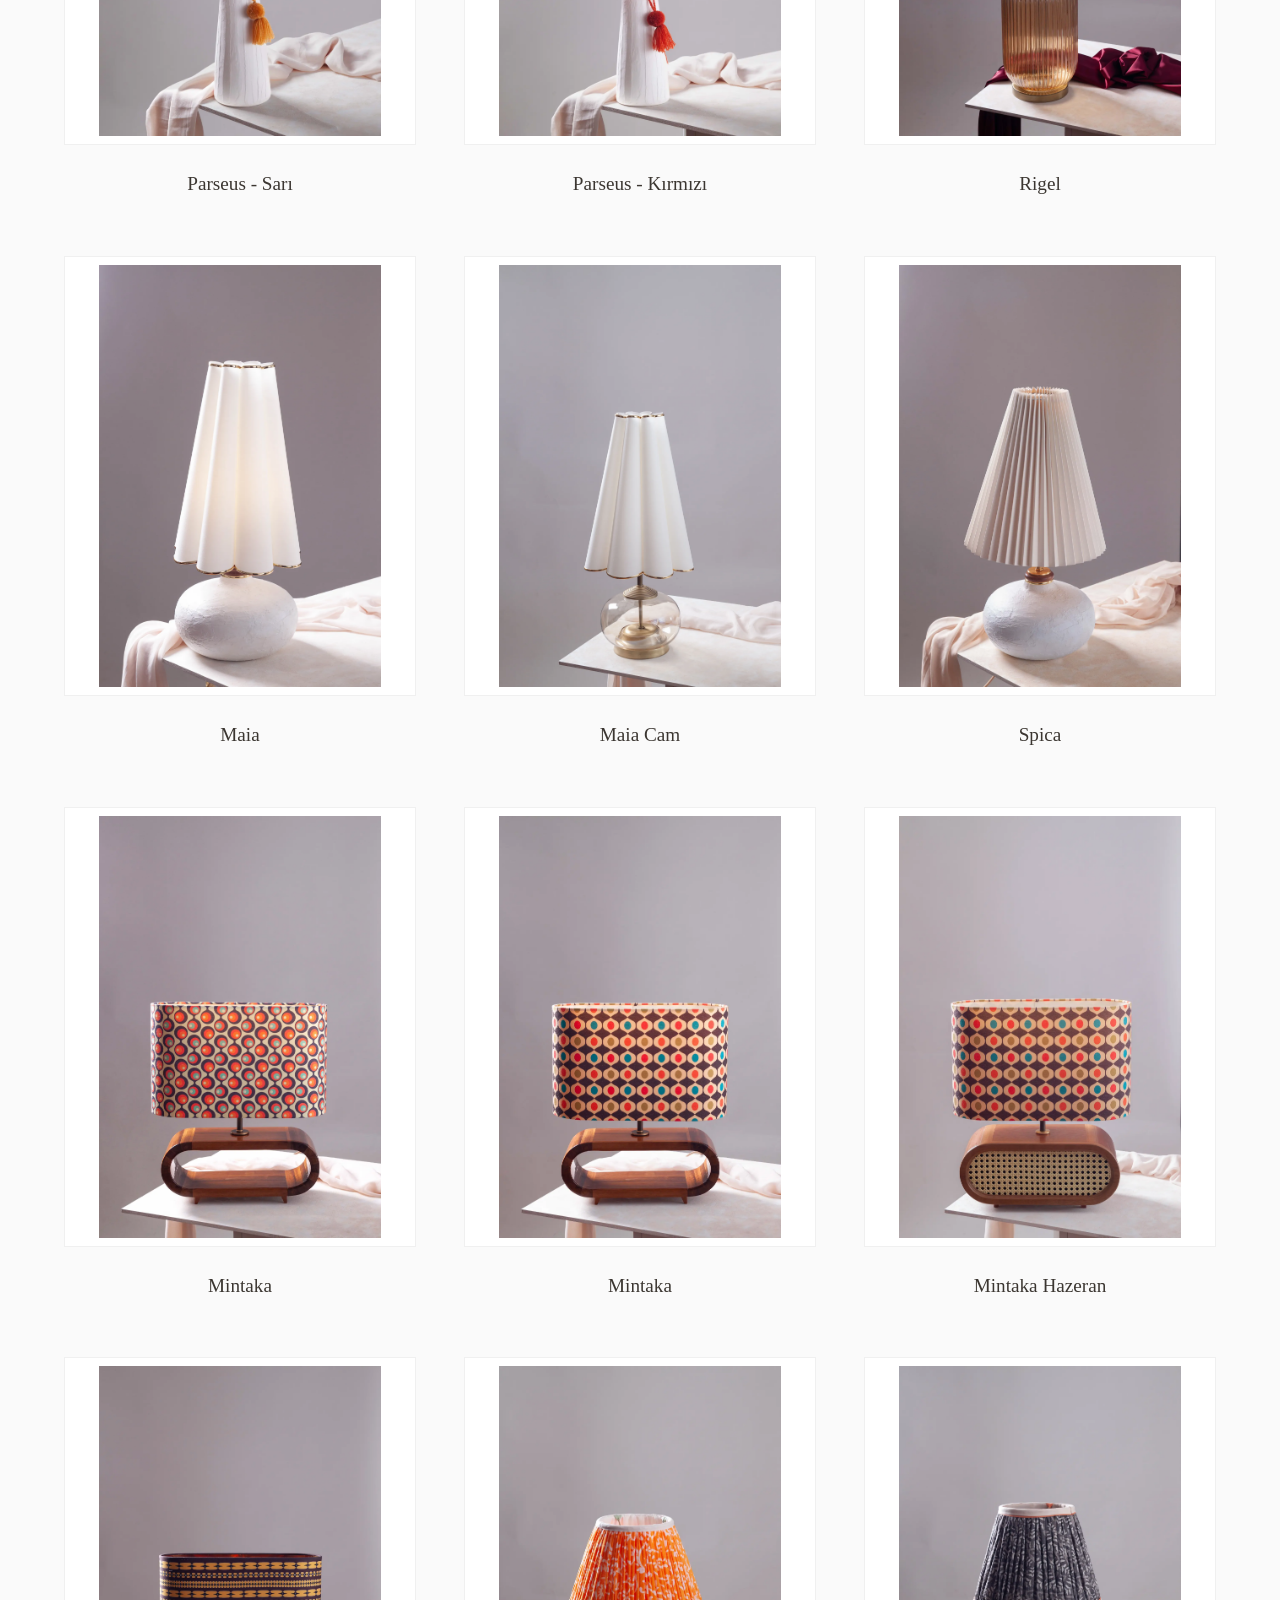
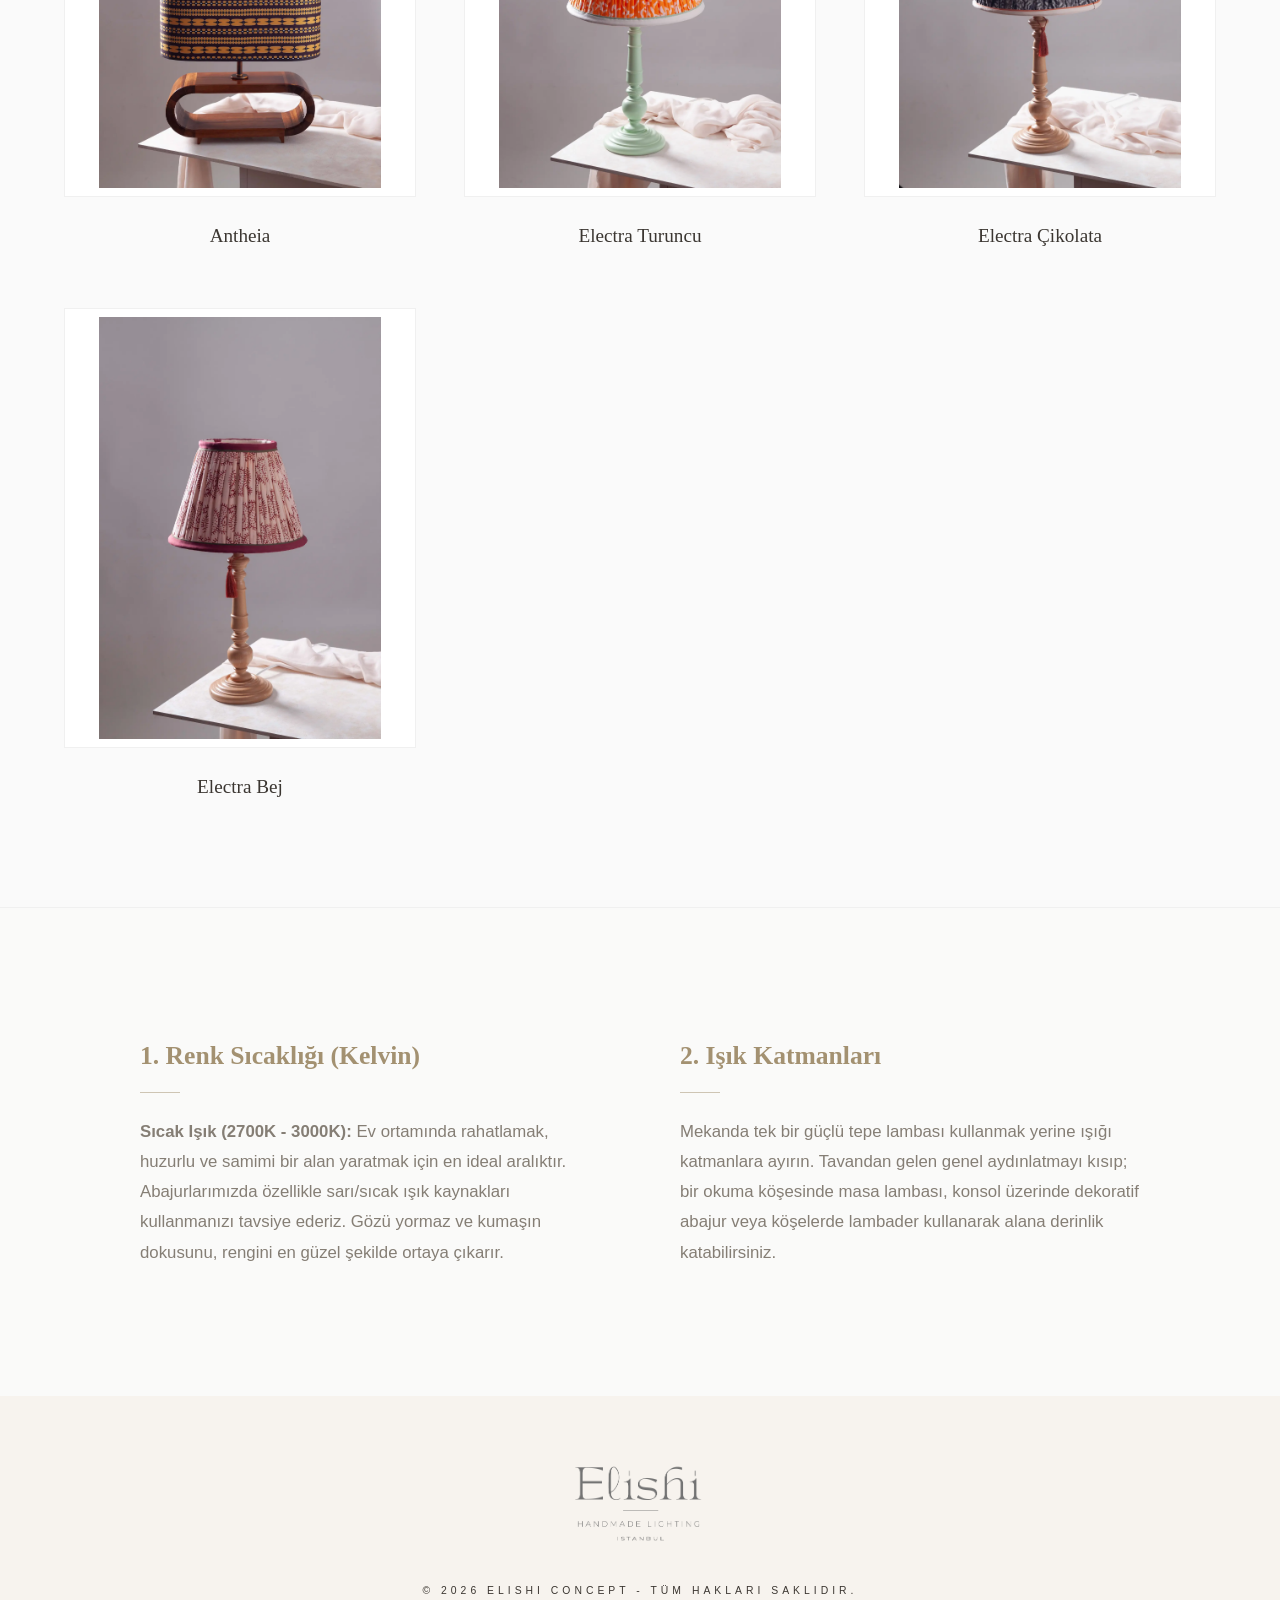
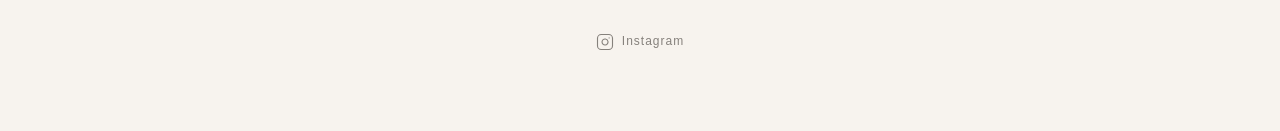
==== commit 33771ea0: "commit" ====
--- a/index.html
+++ b/index.html
@@ -49,11 +49,11 @@
                 <div class="drawer-item">
                     <div class="drawer-link collection-trigger" data-i18n="nav_collection">Koleksiyon</div>
                     <div class="submenu">
-                         <a href="#collection-minimalist" class="submenu-link">Minimalist</a>
-                         <a href="#collection-maksimalist" class="submenu-link">Maksimalist</a>
-                         <a href="#collection-boho-chic" class="submenu-link">Boho chic</a>
-                         <a href="#collection-timeless" class="submenu-link">Timeless</a>
-                         <a href="#collection-retro" class="submenu-link">Retro</a>
+                         <a href="#collection-quiet" class="submenu-link">Quiet</a>
+                         <a href="#collection-opulent" class="submenu-link">Opulent</a>
+                         <a href="#collection-bloom" class="submenu-link">Bloom</a>
+                         <a href="#collection-heirloom" class="submenu-link">Heirloom</a>
+                         <a href="#collection-ember" class="submenu-link">Ember</a>
                     </div>
                </div>
 
@@ -157,7 +157,7 @@
           <div id="product-grid" class="grid-container">
                <!-- YENİ ÜRÜNLER -->
                <!-- 1. BELLA -->
-               <a href="product.html?id=urun7" class="grid-item" data-collection="maksimalist">
+               <a href="product.html?id=urun7" class="grid-item" data-collection="opulent">
                     <div class="item-img-wrapper">
                          <img loading="lazy" class="img-off" src="images/timeless-ozel-tasarim-elisi-puskullu-vintage-abajur-kapali.webp" alt="Bella">
                          <img loading="lazy" class="img-on" src="images/timeless-ozel-tasarim-elisi-puskullu-vintage-abajur.webp" alt="Bella">
@@ -168,7 +168,7 @@
                </a>
 
                <!-- 2. LUNA -->
-               <a href="product.html?id=urun2" class="grid-item" data-collection="maksimalist">
+               <a href="product.html?id=urun2" class="grid-item" data-collection="opulent">
                     <div class="item-img-wrapper">
                          <img loading="lazy" class="img-off" src="images/antik-retro-kruvasan-maximalist-abajur-kapali.webp" alt="Luna">
                          <img loading="lazy" class="img-on" src="images/antik-retro-kruvasan-maximalist-abajur.webp" alt="Luna">
@@ -179,7 +179,7 @@
                </a>
 
                <!-- 3. VEGA -->
-               <a href="product.html?id=urun1" class="grid-item" data-collection="timeless">
+               <a href="product.html?id=urun1" class="grid-item" data-collection="heirloom">
                     <div class="item-img-wrapper">
                          <img loading="lazy" class="img-off" src="images/klasik-zamansiz-puskullu-vintage-masa-lambasi-kapali.webp" alt="Vega">
                          <img loading="lazy" class="img-on" src="images/klasik-zamansiz-puskullu-vintage-masa-lambasi.webp" alt="Vega">
@@ -190,7 +190,7 @@
                </a>
 
                <!-- 4. VEGA BEJ -->
-               <a href="product.html?id=urun12" class="grid-item" data-collection="timeless">
+               <a href="product.html?id=urun12" class="grid-item" data-collection="heirloom">
                     <div class="item-img-wrapper">
                          <img loading="lazy" class="img-off" src="images/modern-pileli-ambiance-butik-tasarim-abajur-kapali.webp" alt="Vega Bej">
                          <img loading="lazy" class="img-on" src="images/modern-pileli-ambiance-butik-tasarim-abajur.webp" alt="Vega Bej">
@@ -201,7 +201,7 @@
                </a>
 
                <!-- 5. BÜYÜK CAPELLA -->
-               <a href="product.html?id=urun5" class="grid-item" data-collection="boho-chic">
+               <a href="product.html?id=urun5" class="grid-item" data-collection="bloom">
                     <div class="item-img-wrapper">
                          <img loading="lazy" class="img-off" src="images/bohem-nakisli-ozgun-abajur-kapali.webp" alt="Büyük Capella - Zeytin">
                          <img loading="lazy" class="img-on" src="images/bohem-nakisli-ozgun-abajur.webp" alt="Büyük Capella - Zeytin">
@@ -212,7 +212,7 @@
                </a>
 
                <!-- 6. KÜÇÜK CAPELLA -->
-               <a href="product.html?id=urun6" class="grid-item" data-collection="boho-chic">
+               <a href="product.html?id=urun6" class="grid-item" data-collection="bloom">
                     <div class="item-img-wrapper">
                          <img loading="lazy" class="img-off" src="images/mistik-geleneksel-nakisli-kumas-abajur-kapali.webp" alt="Küçük Capella - Fuşya">
                          <img loading="lazy" class="img-on" src="images/mistik-geleneksel-nakisli-kumas-abajur.webp" alt="Küçük Capella - Fuşya">
@@ -223,7 +223,7 @@
                </a>
 
                <!-- 7. PARSEUS SARI -->
-               <a href="product.html?id=urun8" class="grid-item" data-collection="boho-chic">
+               <a href="product.html?id=urun8" class="grid-item" data-collection="bloom">
                     <div class="item-img-wrapper">
                          <img loading="lazy" class="img-off" src="images/piliseli-modern-abajur-kapali.webp" alt="Parseus - Sarı">
                          <img loading="lazy" class="img-on" src="images/piliseli-modern-abajur.webp" alt="Parseus - Sarı">
@@ -234,7 +234,7 @@
                </a>
 
                <!-- 8. PARSEUS KIRMIZI -->
-               <a href="product.html?id=urun9" class="grid-item" data-collection="boho-chic">
+               <a href="product.html?id=urun9" class="grid-item" data-collection="bloom">
                     <div class="item-img-wrapper">
                          <img loading="lazy" class="img-off" src="images/modern-pileli-kumas-abajur-kapali.webp" alt="Parseus - Kırmızı">
                          <img loading="lazy" class="img-on" src="images/modern-pileli-kumas-abajur.webp" alt="Parseus - Kırmızı">
@@ -245,7 +245,7 @@
                </a>
 
                <!-- 9. RIGEL -->
-               <a href="product.html?id=urun15" class="grid-item" data-collection="timeless">
+               <a href="product.html?id=urun15" class="grid-item" data-collection="heirloom">
                     <div class="item-img-wrapper">
                          <img loading="lazy" class="img-off" src="images/artisan-kraft-aydinlatma-koleksiyon-william-morris-abajur-kapali.webp" alt="Rigel">
                          <img loading="lazy" class="img-on" src="images/artisan-kraft-aydinlatma-koleksiyon-william-morris-abajur.webp" alt="Rigel">
@@ -256,7 +256,7 @@
                </a>
 
                <!-- 10. MAIA -->
-               <a href="product.html?id=urun3" class="grid-item" data-collection="minimalist">
+               <a href="product.html?id=urun3" class="grid-item" data-collection="quiet">
                     <div class="item-img-wrapper">
                          <img loading="lazy" class="img-off" src="images/elegance-soft-minimalist-seramik-abajur-kapali.webp" alt="Maia">
                          <img loading="lazy" class="img-on" src="images/elegance-soft-minimalist-seramik-abajur.webp" alt="Maia">
@@ -267,7 +267,7 @@
                </a>
 
                <!-- 11. MAIA CAM -->
-               <a href="product.html?id=urun13" class="grid-item" data-collection="minimalist">
+               <a href="product.html?id=urun13" class="grid-item" data-collection="quiet">
                     <div class="item-img-wrapper">
                          <img loading="lazy" class="img-off" src="images/minimalist-modern-cam-ozel-seri-abajur-kapali.webp" alt="Maia Cam">
                          <img loading="lazy" class="img-on" src="images/minimalist-modern-cam-ozel-seri-abajur.webp" alt="Maia Cam">
@@ -278,7 +278,7 @@
                </a>
 
                <!-- 12. SPICA -->
-               <a href="product.html?id=urun4" class="grid-item" data-collection="minimalist">
+               <a href="product.html?id=urun4" class="grid-item" data-collection="quiet">
                     <div class="item-img-wrapper">
                          <img loading="lazy" class="img-off" src="images/boho-zarif-pileli-cozy-abajur-kapali.webp" alt="Spica">
                          <img loading="lazy" class="img-on" src="images/boho-zarif-pileli-cozy-abajur.webp" alt="Spica">
@@ -289,7 +289,7 @@
                </a>
 
                <!-- 13. MINTAKA -->
-               <a href="product.html?id=urun18" class="grid-item" data-collection="retro">
+               <a href="product.html?id=urun18" class="grid-item" data-collection="ember">
                     <div class="item-img-wrapper">
                          <img loading="lazy" class="img-off" src="images/dekorasyon-abajur-modelleri-zanaat-ortam-kapali.webp" alt="Mintaka">
                          <img loading="lazy" class="img-on" src="images/dekorasyon-abajur-modelleri-zanaat-ortam.webp" alt="Mintaka">
@@ -300,7 +300,7 @@
                </a>
 
                <!-- 14. MINTAKA -->
-               <a href="product.html?id=urun19" class="grid-item" data-collection="retro">
+               <a href="product.html?id=urun19" class="grid-item" data-collection="ember">
                     <div class="item-img-wrapper">
                          <img loading="lazy" class="img-off" src="images/atmosfer-rahatlatici-nostaljik-antika-abajur-kapali.webp" alt="Mintaka">
                          <img loading="lazy" class="img-on" src="images/atmosfer-rahatlatici-nostaljik-antika-abajur.webp" alt="Mintaka">
@@ -311,7 +311,7 @@
                </a>
 
                <!-- 15. MINTAKA HAZERAN -->
-               <a href="product.html?id=urun17" class="grid-item" data-collection="retro">
+               <a href="product.html?id=urun17" class="grid-item" data-collection="ember">
                     <div class="item-img-wrapper">
                          <img loading="lazy" class="img-off" src="images/dekoratif-ayakli-salon-aydinlatmasi-ozel-seri-kapali.webp" alt="Mintaka Hazeran">
                          <img loading="lazy" class="img-on" src="images/dekoratif-ayakli-salon-aydinlatmasi-ozel-seri.webp" alt="Mintaka Hazeran">
@@ -322,7 +322,7 @@
                </a>
 
                <!-- 16. ANTHEIA -->
-               <a href="product.html?id=urun20" class="grid-item" data-collection="retro">
+               <a href="product.html?id=urun20" class="grid-item" data-collection="ember">
                     <div class="item-img-wrapper">
                          <img loading="lazy" class="img-off" src="images/70ler-60lar-nostaljik-abajur-kapali.webp" alt="Antheia">
                          <img loading="lazy" class="img-on" src="images/70ler-60lar-nostaljik-abajur.webp" alt="Antheia">
@@ -333,7 +333,7 @@
                </a>
 
                <!-- 17. ELECTRA TURUNCU -->
-               <a href="product.html?id=urun10" class="grid-item" data-collection="timeless">
+               <a href="product.html?id=urun10" class="grid-item" data-collection="heirloom">
                     <div class="item-img-wrapper">
                          <img loading="lazy" class="img-off" src="images/el-baskisi-kumas-pileli-yatak-odasi-abajur-kapali.webp" alt="Electra Turuncu">
                          <img loading="lazy" class="img-on" src="images/el-baskisi-kumas-pileli-yatak-odasi-abajur.webp" alt="Electra Turuncu">
@@ -344,7 +344,7 @@
                </a>
 
                <!-- 18. ELECTRA ÇİKOLATA -->
-               <a href="product.html?id=urun11" class="grid-item" data-collection="timeless">
+               <a href="product.html?id=urun11" class="grid-item" data-collection="heirloom">
                     <div class="item-img-wrapper">
                          <img loading="lazy" class="img-off" src="images/el-baskisi-country-pileli-rustik-cottage-sapka-kapali.webp" alt="Electra Çikolata">
                          <img loading="lazy" class="img-on" src="images/el-baskisi-country-pileli-rustik-cottage-sapka.webp" alt="Electra Çikolata">
@@ -355,7 +355,7 @@
                </a>
 
                <!-- 19. ELECTRA BEJ -->
-               <a href="product.html?id=urun14" class="grid-item" data-collection="timeless">
+               <a href="product.html?id=urun14" class="grid-item" data-collection="heirloom">
                     <div class="item-img-wrapper">
                          <img loading="lazy" class="img-off" src="images/el-baskisi-country-pileli-rustik-gece-lambasi-kapali.webp" alt="Electra Bej">
                          <img loading="lazy" class="img-on" src="images/el-baskisi-country-pileli-rustik-gece-lambasi.webp" alt="Electra Bej">
--- a/style.css
+++ b/style.css
@@ -1063,6 +1063,7 @@
     .grid-container.centered-group .grid-item {
         flex: 0 0 100%;
         max-width: 100%;
+    }
     .hero-content h1 {
         font-size: 2.8rem;
     }
@@ -1189,18 +1190,20 @@
 }
 /* Alt Menü Linkleri */
 .submenu-link {
-    font-family: 'Inter', sans-serif;
-    font-size: 10.5px; /* Daha premium/küçük */
-    letter-spacing: 1.8px;
+    font-family: 'Lato', sans-serif;
+    font-size: 0.8rem;
+    font-weight: 600;
+    letter-spacing: 3px;
     text-transform: uppercase;
-    color: #a39c94;
+    color: #e6dac3 !important;
     text-decoration: none;
-    transition: all 0.3s ease;
-    padding-left: 10px;
+    transition: color 0.3s ease, padding-left 0.3s ease, opacity 0.3s ease;
+    padding-left: 15px;
 }
 .submenu-link:hover {
-    color: #e7e2dc;
-    transform: translateX(6px);
+    color: #e6dac3 !important;
+    opacity: 0.6;
+    padding-left: 20px;
 }
 /* Aktif Sayfa İçin (Opsiyonel) */
 .drawer-link.active {
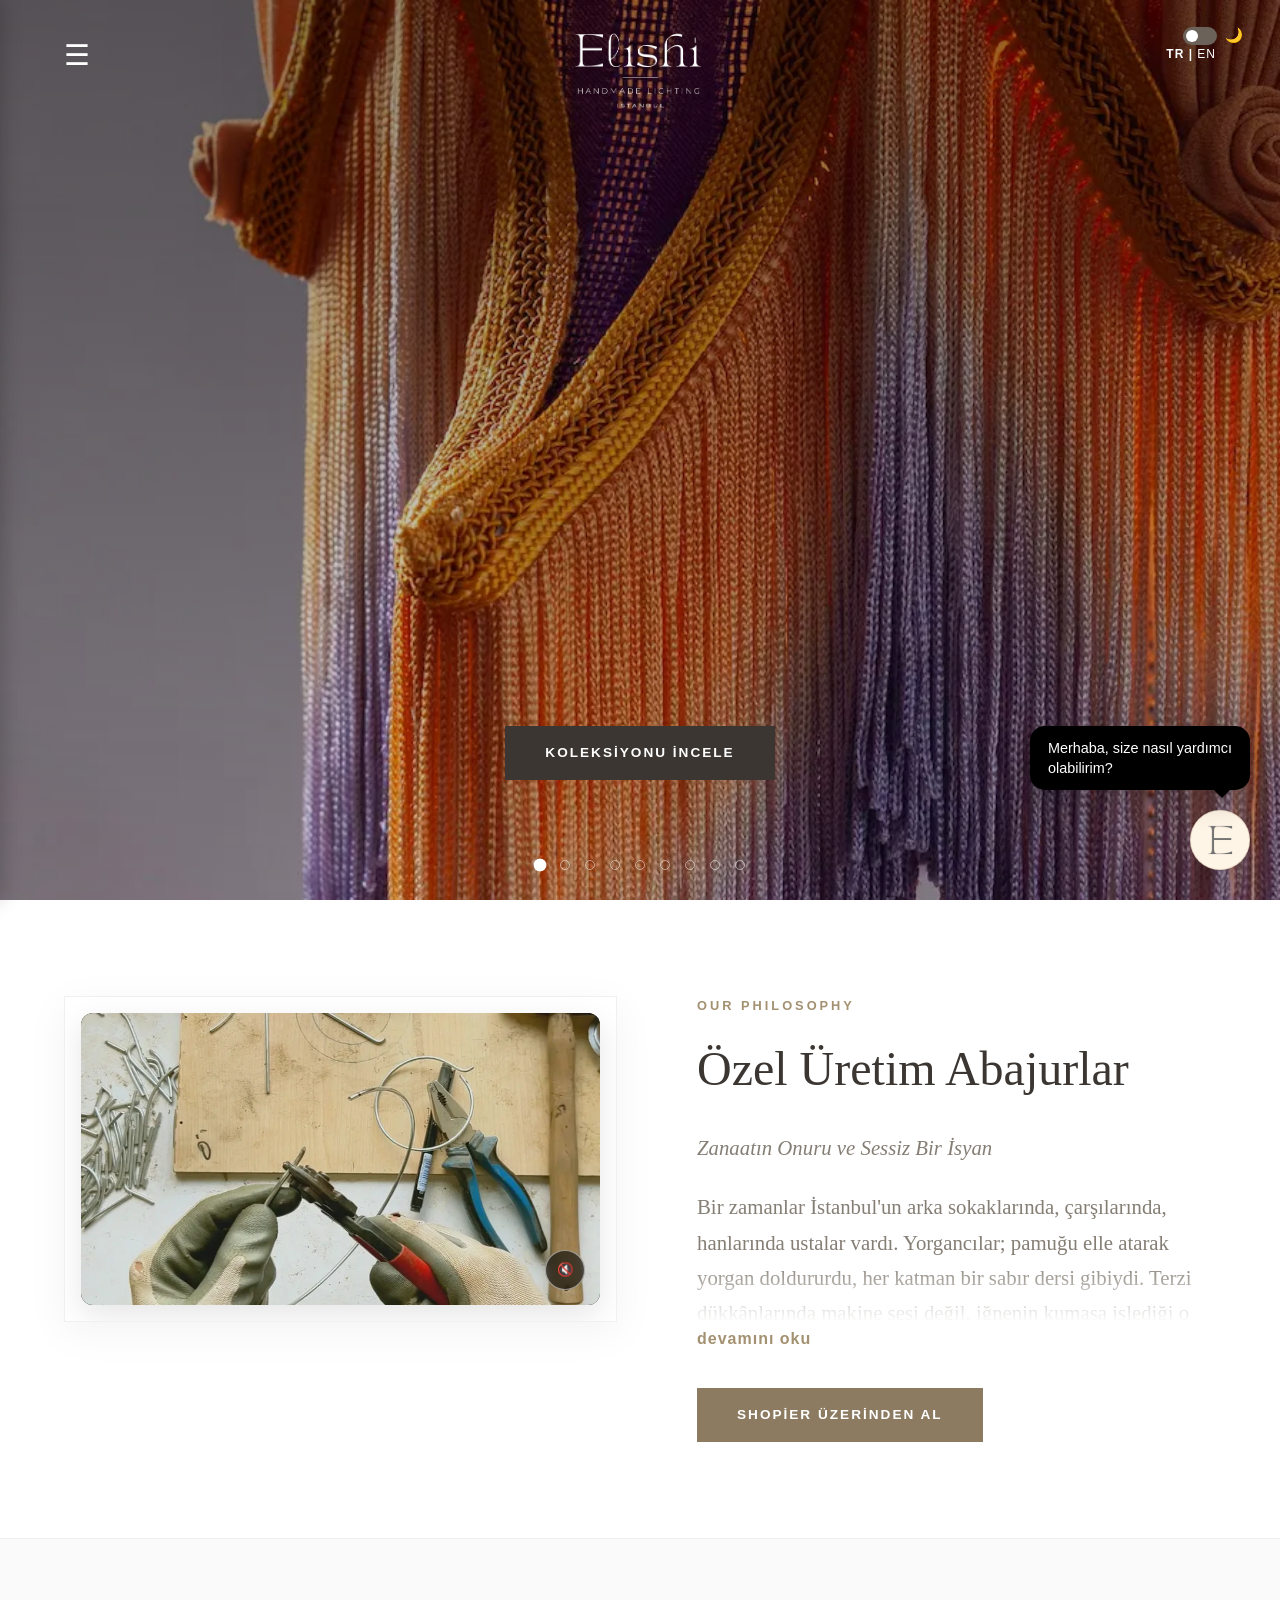
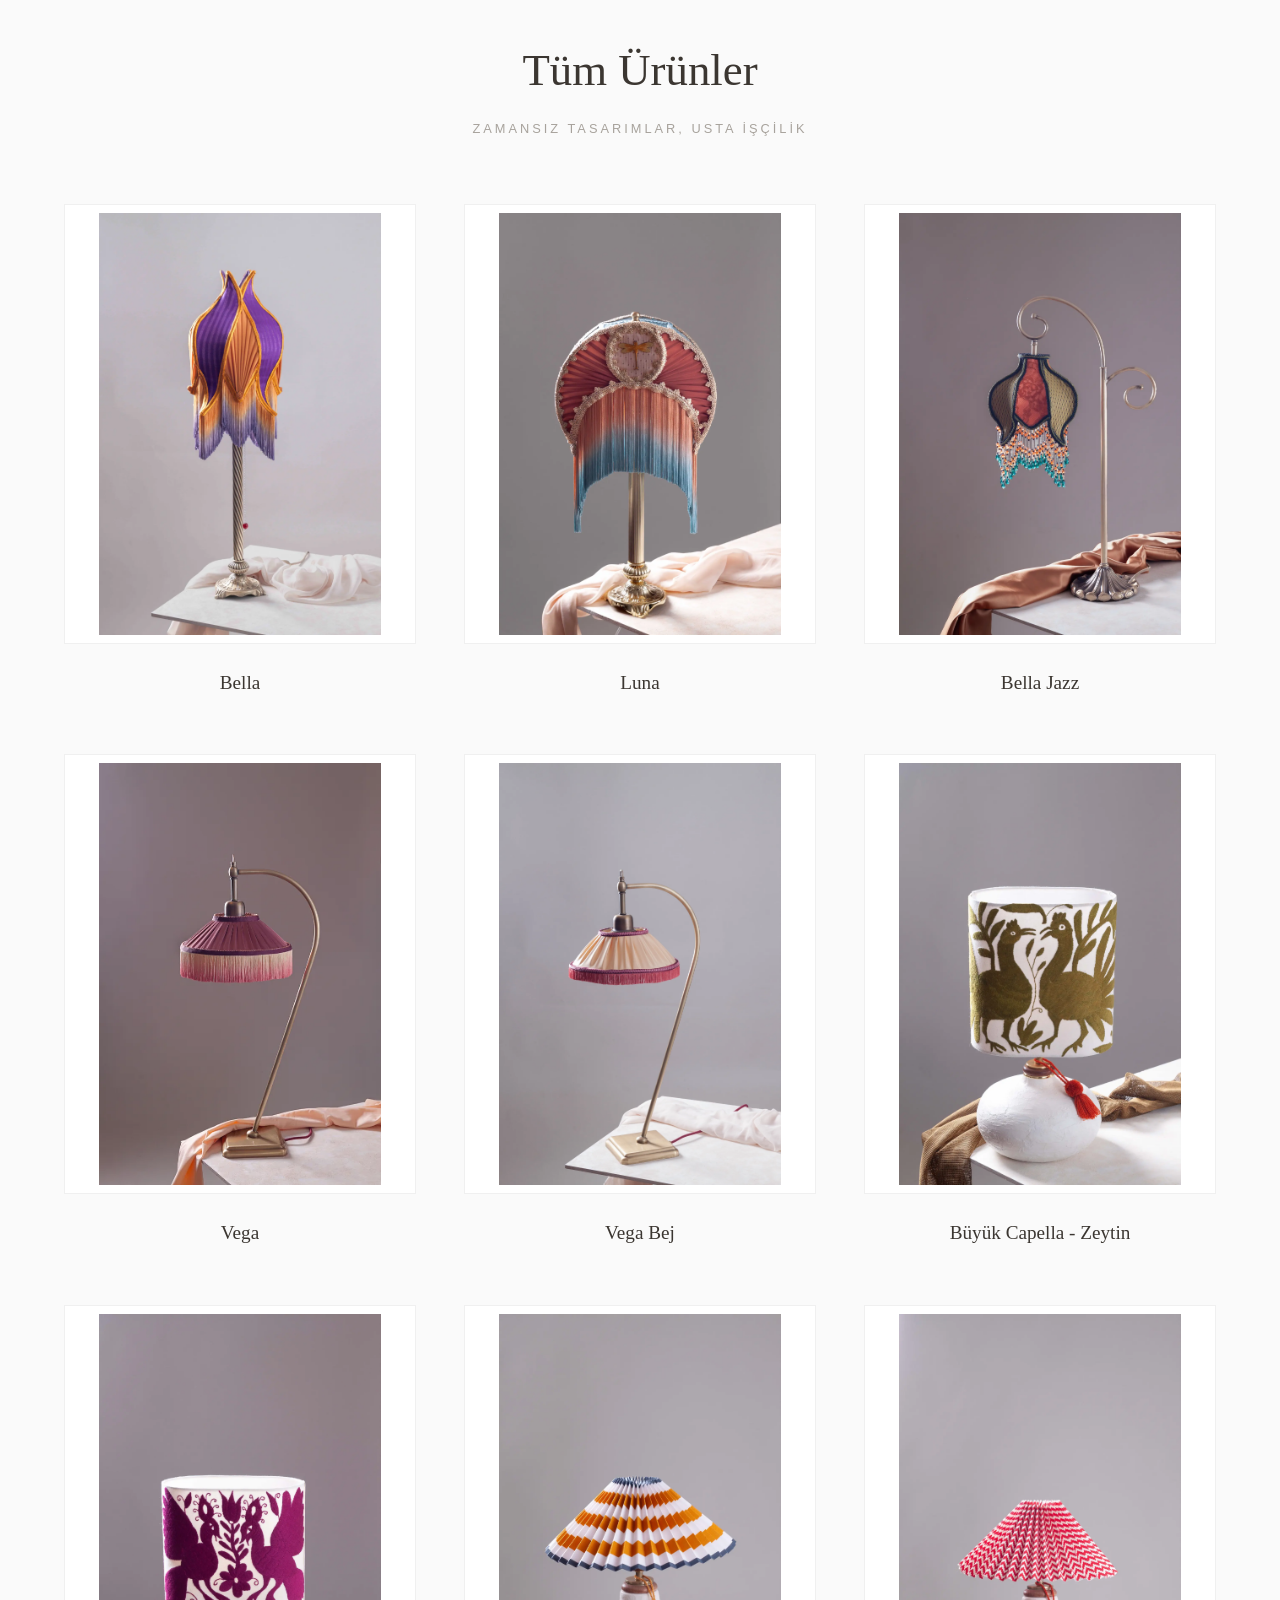
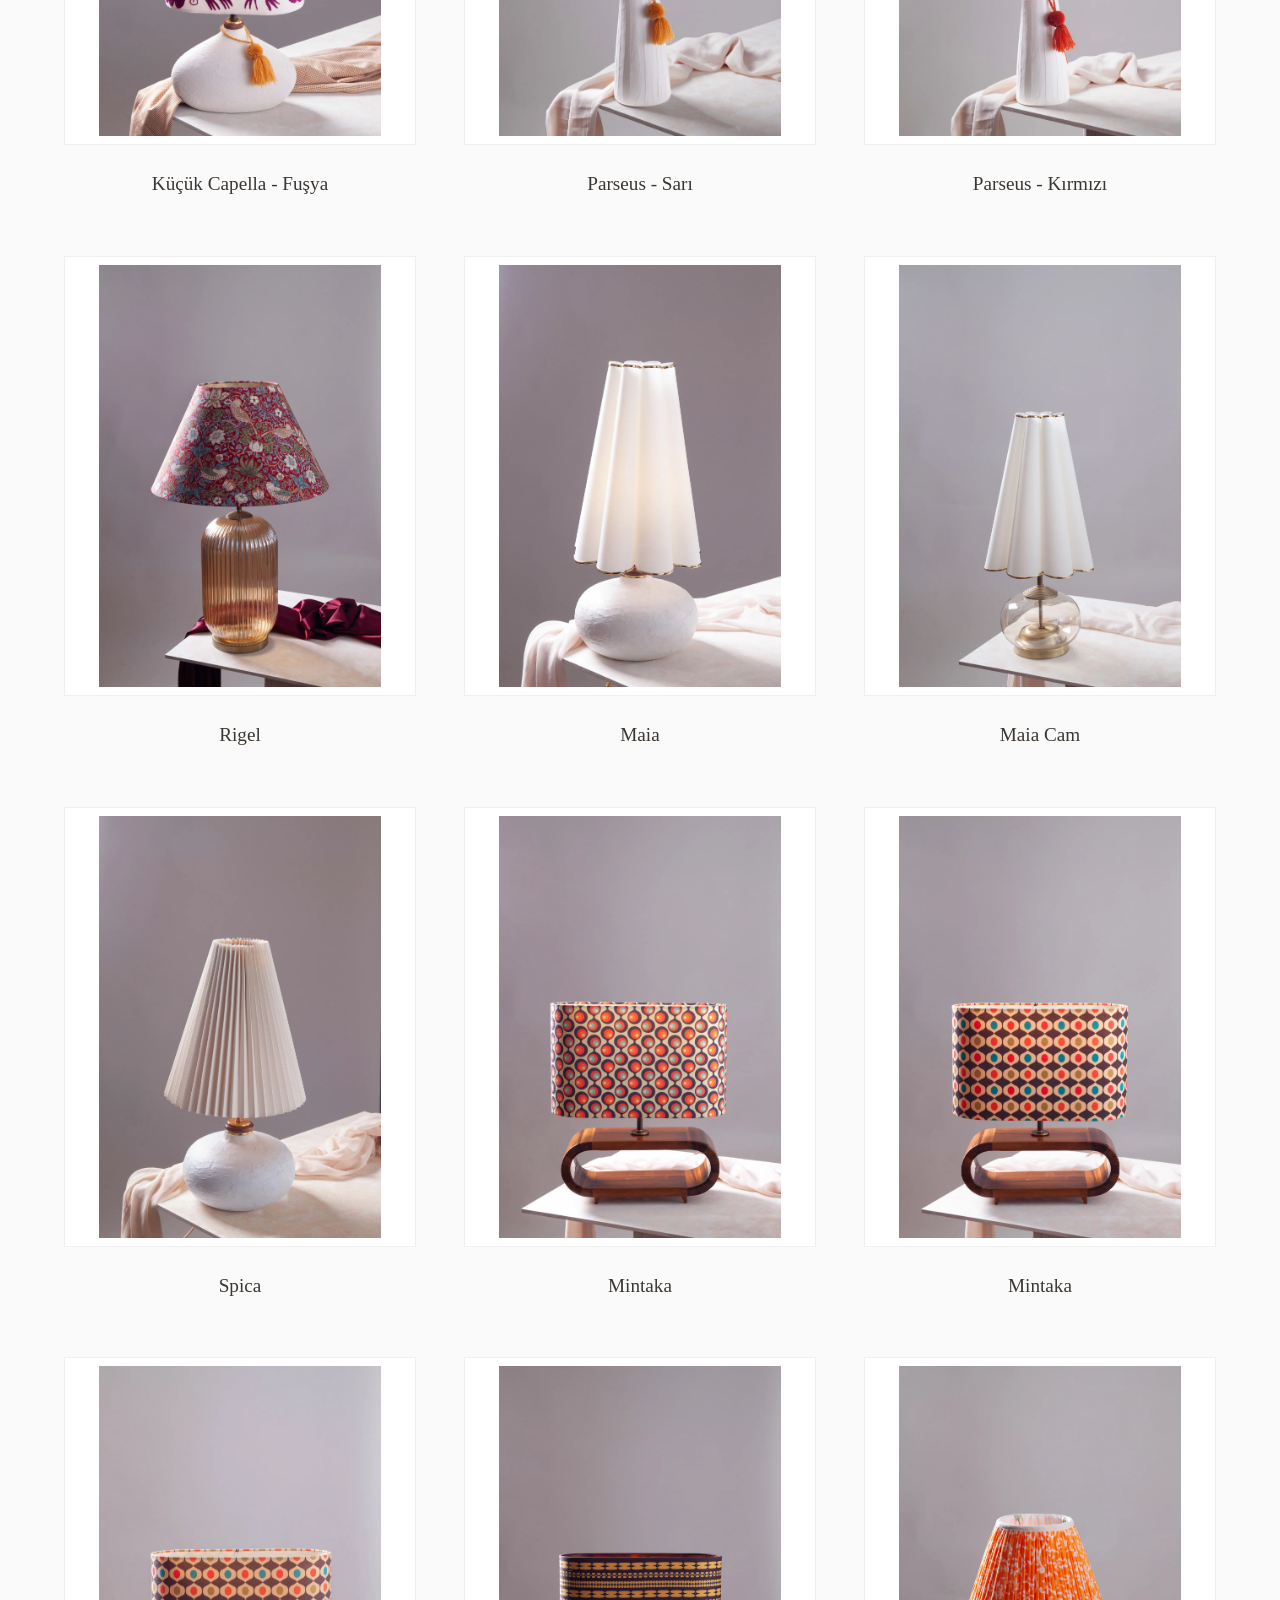
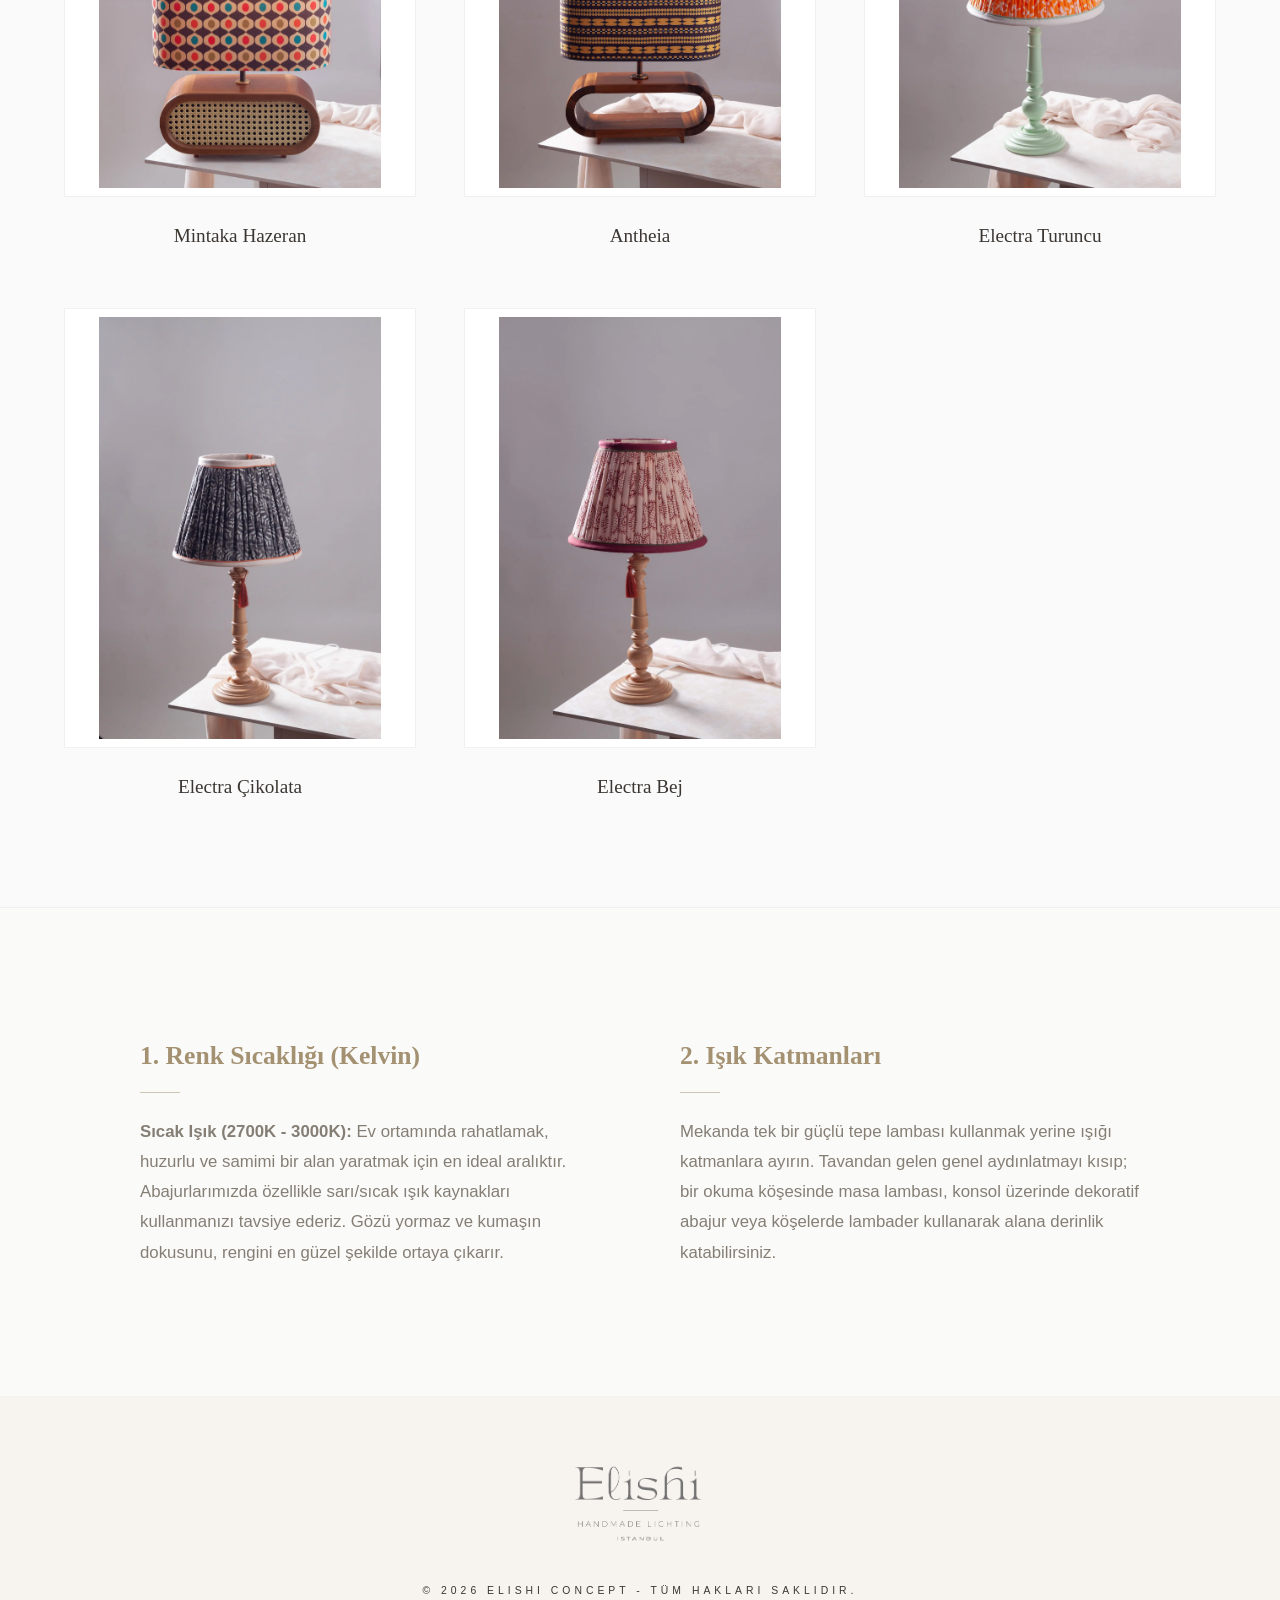
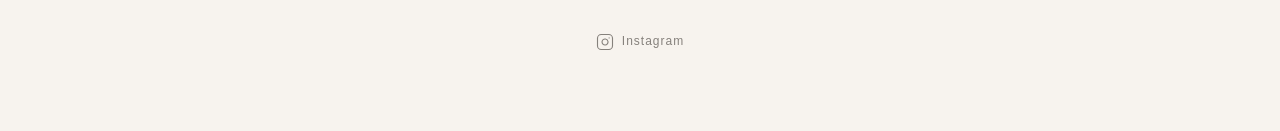
==== commit 13cb7ed3: "commit" ====
--- a/index.html
+++ b/index.html
@@ -178,6 +178,17 @@
                     </div>
                </a>
 
+               <!-- BELLA JAZZ -->
+               <a href="product.html?id=urun21" class="grid-item" data-collection="opulent">
+                    <div class="item-img-wrapper">
+                         <img loading="lazy" class="img-off" src="images/vintage-tulip-beaded-lampshade-curved-base-kapali.webp" alt="Bella Jazz">
+                         <img loading="lazy" class="img-on" src="images/vintage-tulip-beaded-lampshade-curved-base.webp" alt="Bella Jazz">
+                    </div>
+                    <div class="item-info">
+                         <h4>Bella Jazz</h4>
+                    </div>
+               </a>
+
                <!-- 3. VEGA -->
                <a href="product.html?id=urun1" class="grid-item" data-collection="heirloom">
                     <div class="item-img-wrapper">
@@ -233,7 +244,7 @@
                     </div>
                </a>
 
-               <!-- 8. PARSEUS KIRMIZI -->
+                <!-- 8. PARSEUS KIRMIZI -->
                <a href="product.html?id=urun9" class="grid-item" data-collection="bloom">
                     <div class="item-img-wrapper">
                          <img loading="lazy" class="img-off" src="images/modern-pileli-kumas-abajur-kapali.webp" alt="Parseus - Kırmızı">
